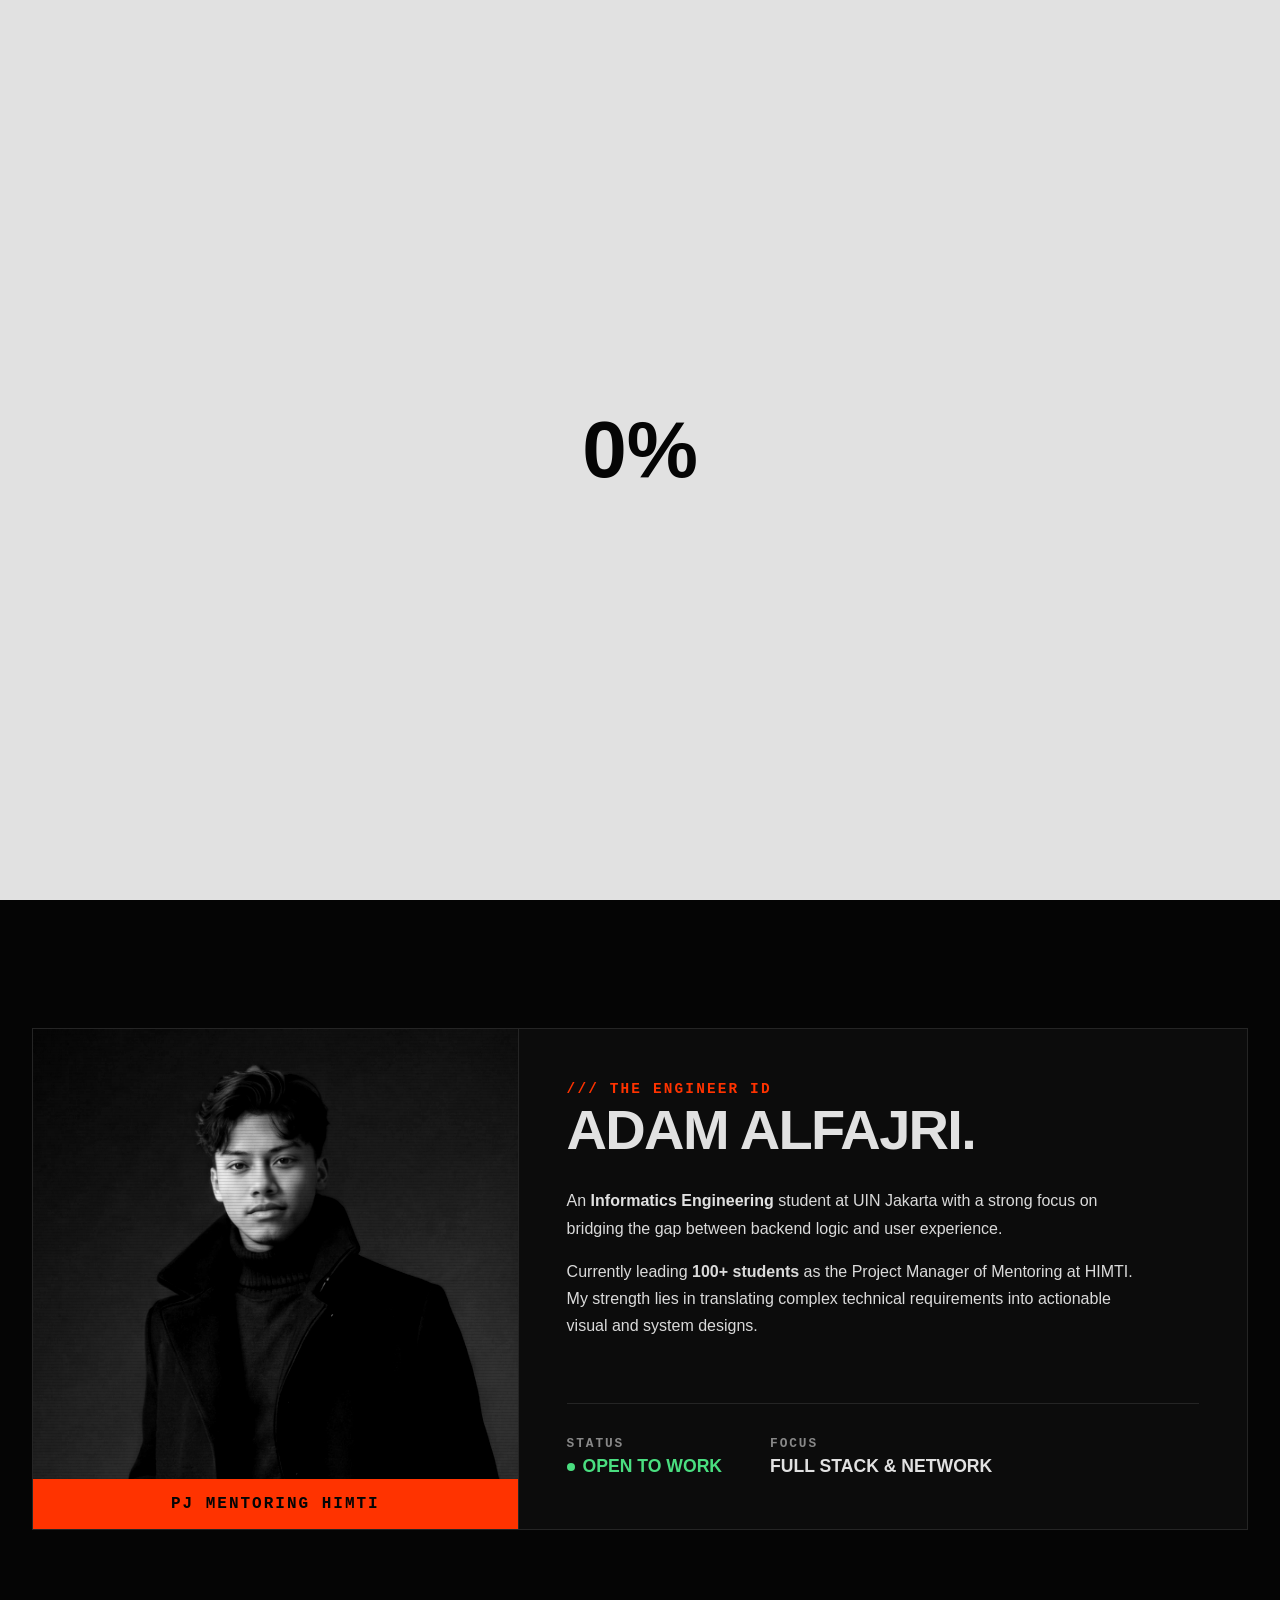
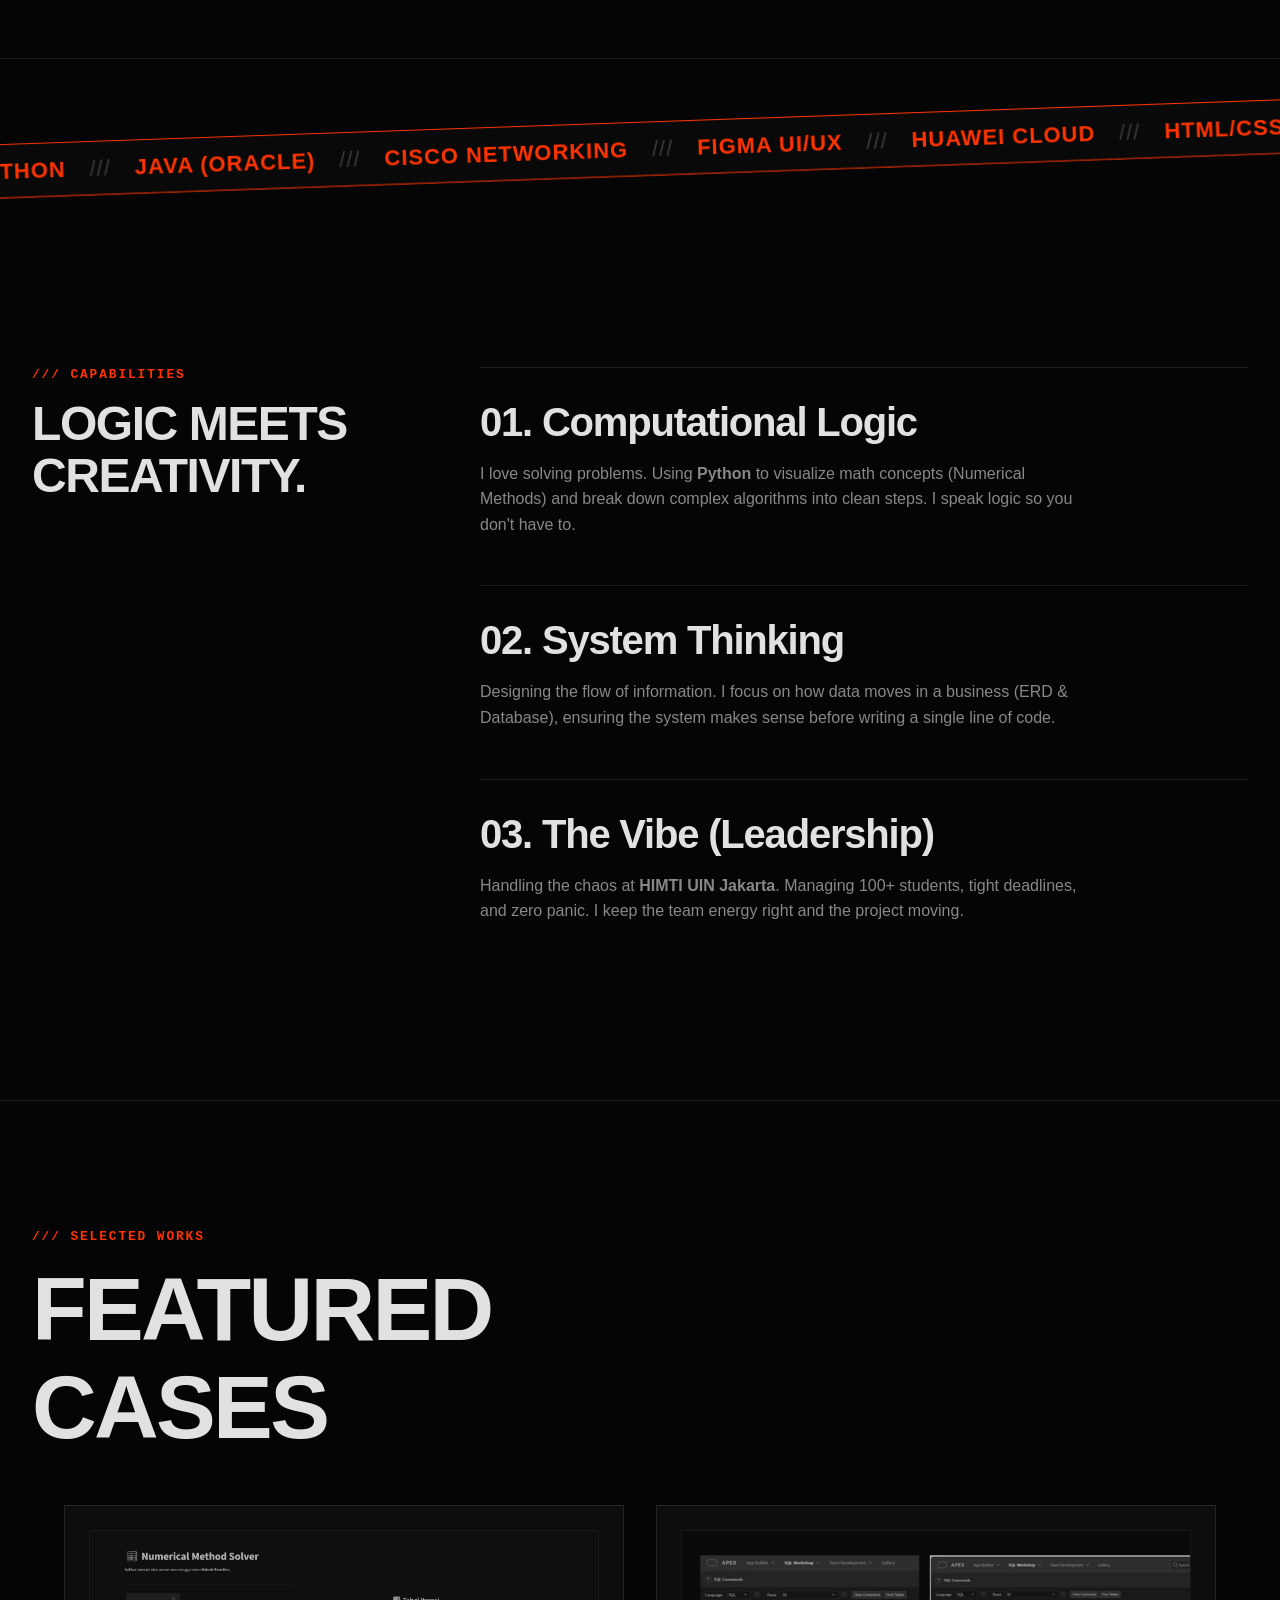
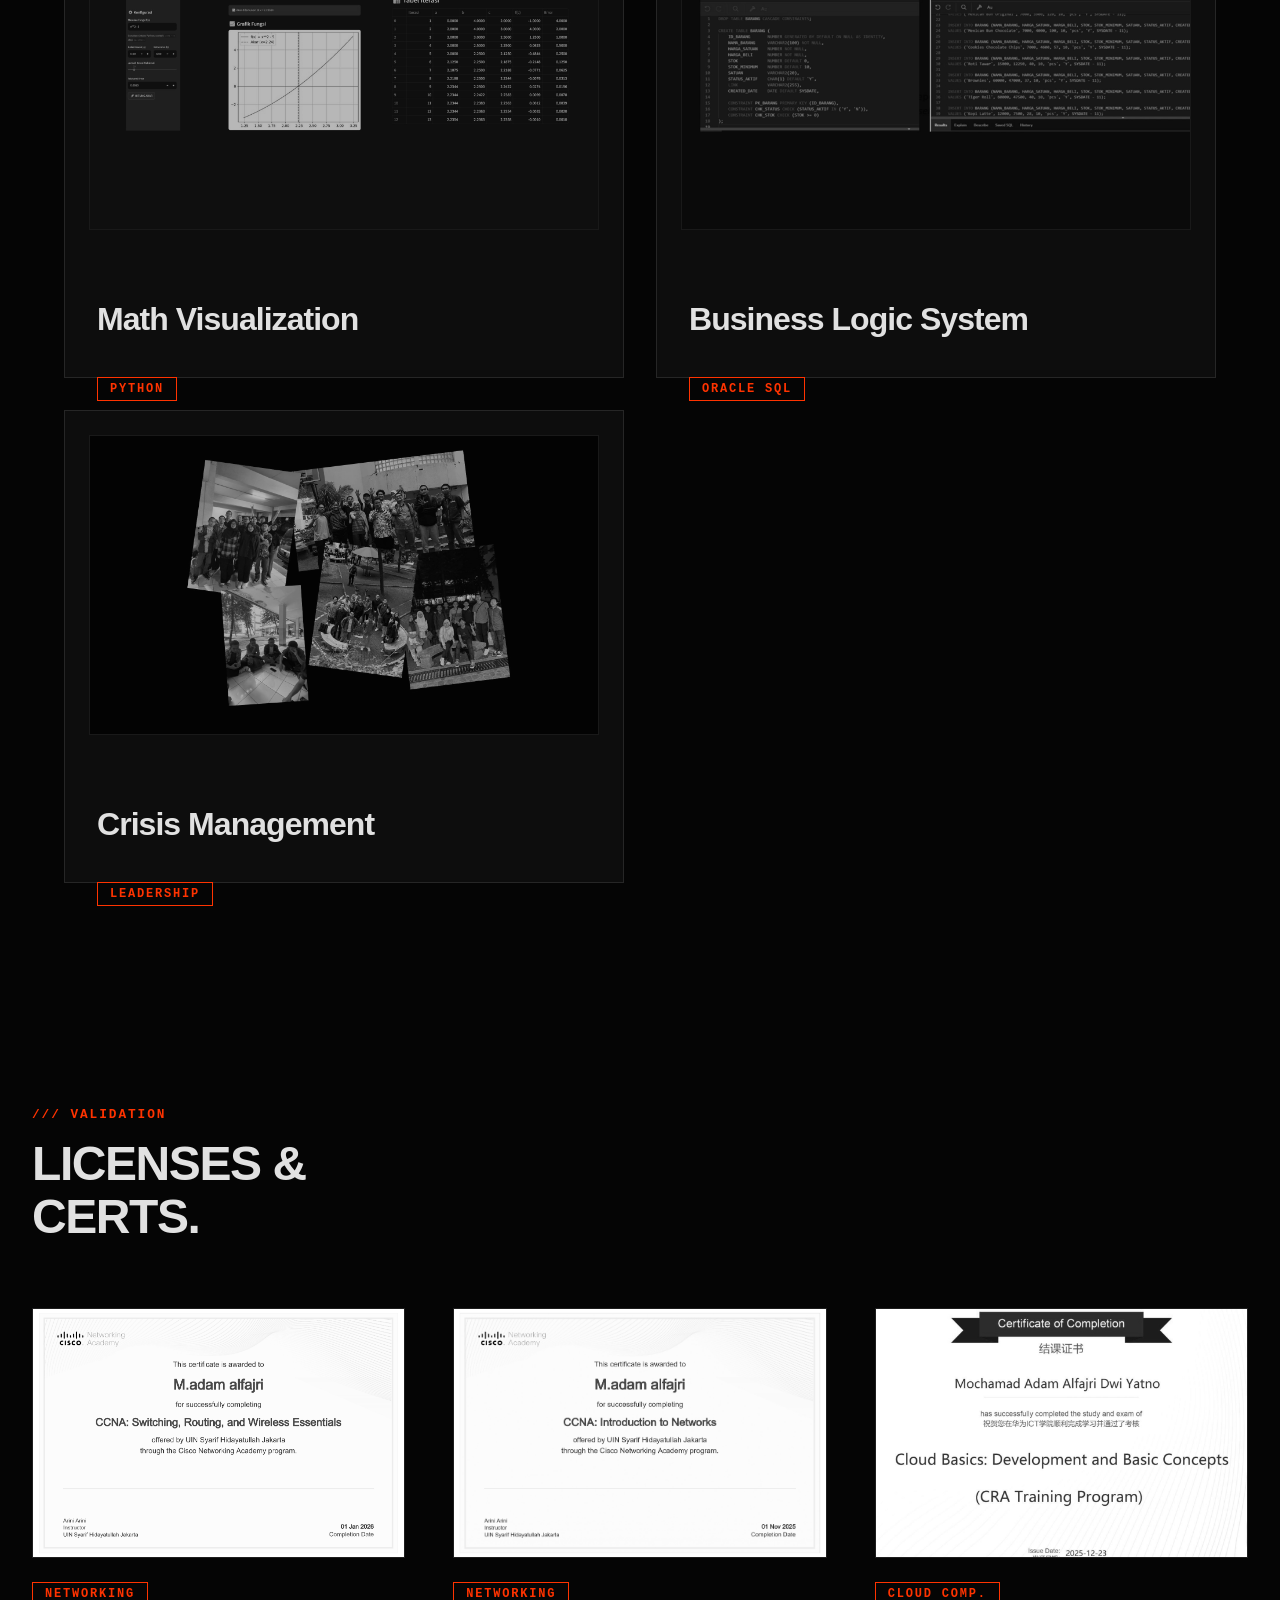
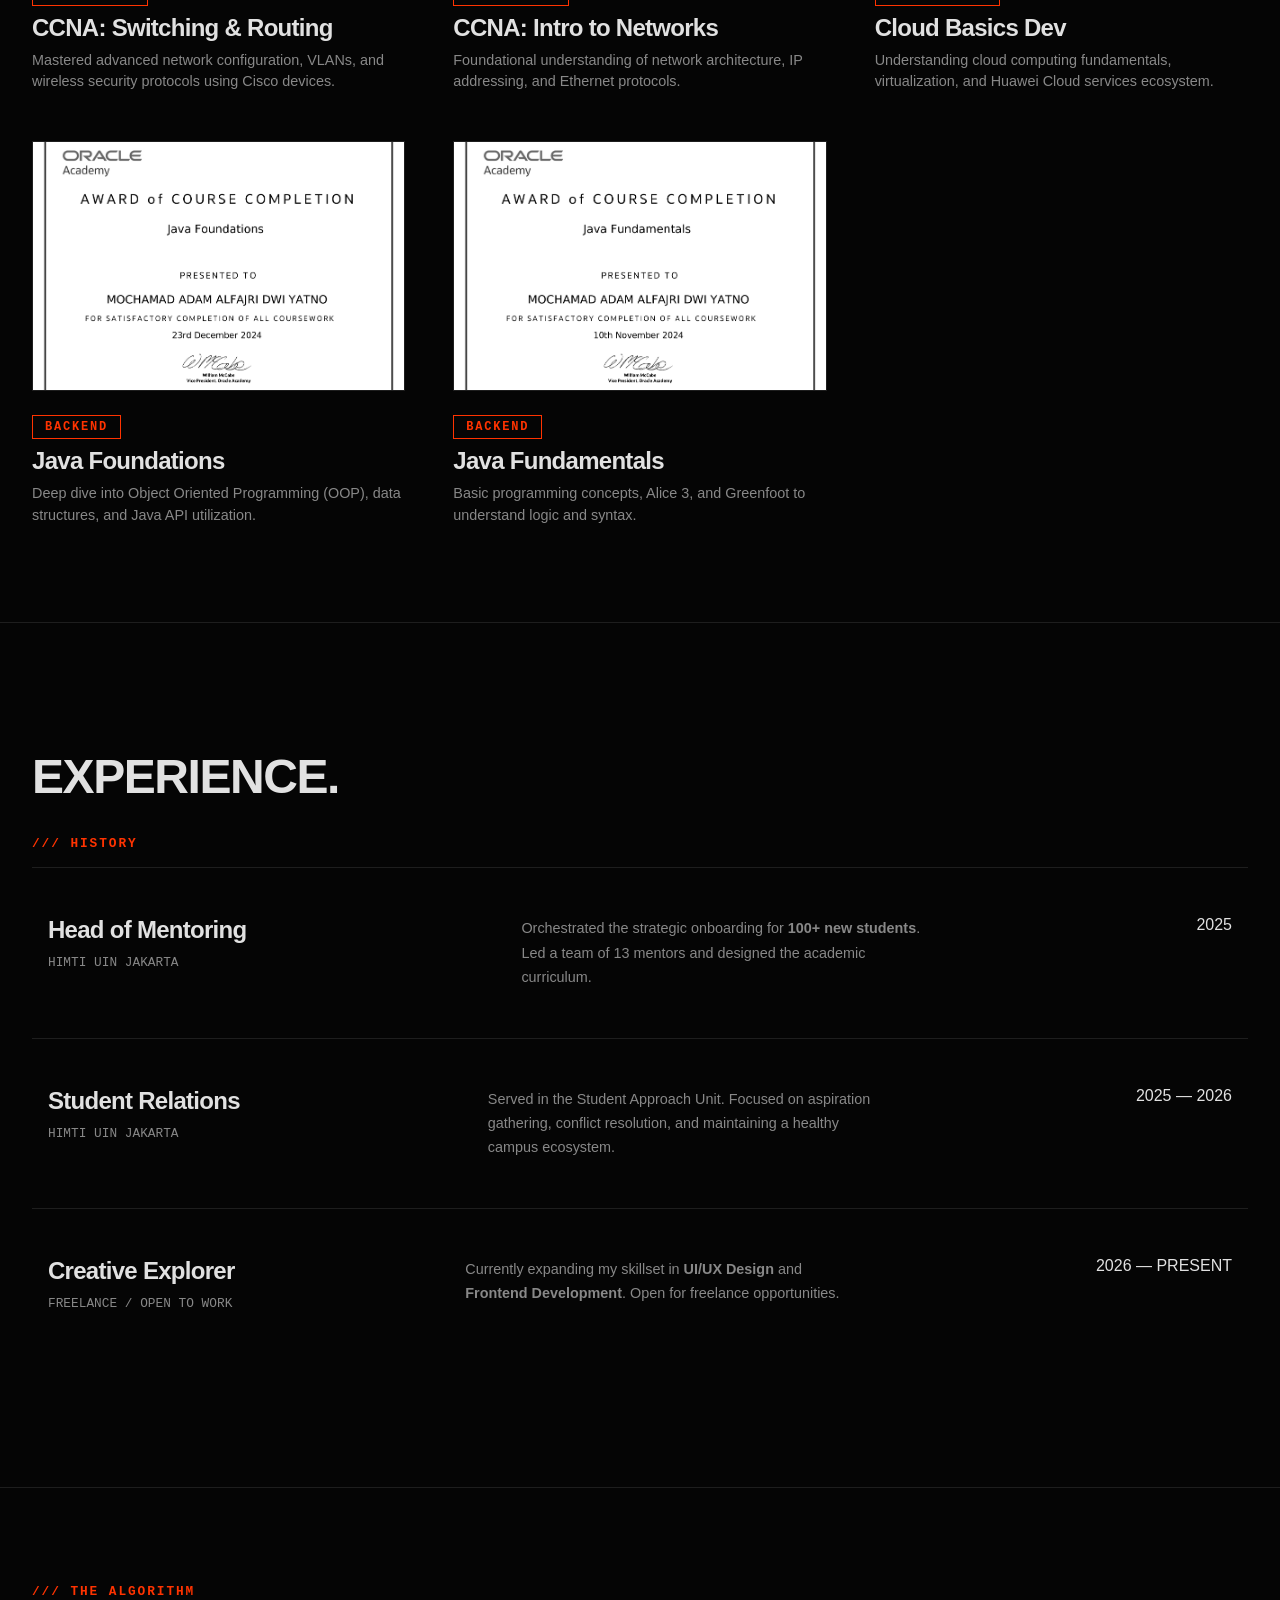
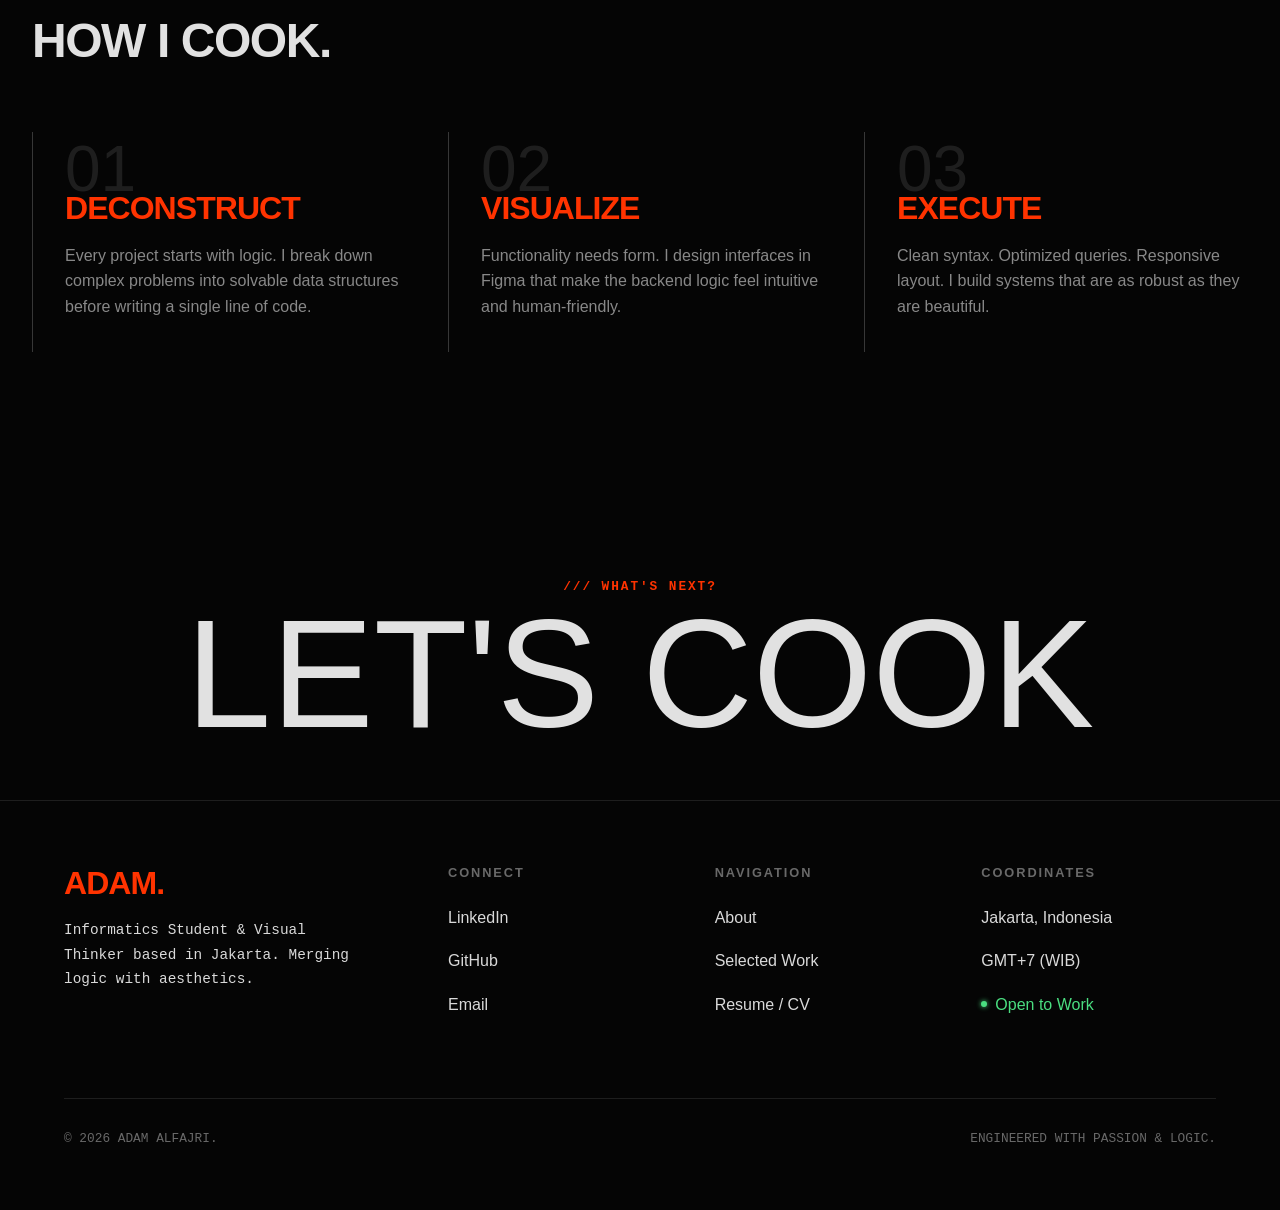
==== index.html @ 212f9dd0 "l" ====
<!doctype html>
<html lang="en">
  <head>
    <meta charset="UTF-8" />
    <meta name="viewport" content="width=device-width, initial-scale=1.0" />
    <title>ADAM ALFAJRI — VISUAL THINKER</title>
    <meta
      name="description"
      content="Portfolio of Adam Alfajri - Informatics Engineering Student & Project Manager at HIMTI. Bridging logic and creative design."
    />
    <meta
      name="keywords"
      content="Adam Alfajri, Web Developer, UIN Jakarta, HIMTI, UI/UX, Network Engineer"
    />
    <meta name="author" content="Adam Alfajri" />

    <meta property="og:type" content="website" />
    <meta
      property="og:url"
      content="https://adamalfajri2005-dotcom.github.io/fajri-porto-v3/"
    />
    <meta
      property="og:title"
      content="ADAM ALFAJRI | Visual Thinker & Engineer"
    />
    <meta
      property="og:description"
      content="Informatics Student & PJ Mentoring at HIMTI. Check out my latest works and certifications."
    />
    <meta
      property="og:image"
      content="https://adamalfajri2005-dotcom.github.io/fajri-porto-v3/assets/og-image.jpg"
    />

    <meta property="twitter:card" content="summary_large_image" />
    <meta
      property="twitter:url"
      content="https://adamalfajri2005-dotcom.github.io/fajri-porto-v3/"
    />
    <meta
      property="twitter:title"
      content="ADAM ALFAJRI | Visual Thinker & Engineer"
    />
    <meta
      property="twitter:description"
      content="Informatics Student & PJ Mentoring at HIMTI. Check out my latest works."
    />
    <meta
      property="twitter:image"
      content="https://adamalfajri2005-dotcom.github.io/fajri-porto-v3/assets/og-image.jpg"
    />
    <link
      rel="icon"
      href="data:image/svg+xml,<svg xmlns=%22http://www.w3.org/2000/svg%22 viewBox=%220 0 100 100%22><text y=%22.9em%22 font-size=%2290%22 font-weight=%22bold%22 fill=%22%23ff3300%22 font-family=%22sans-serif%22>A</text></svg>"
    />
    <meta
      name="description"
      content="Portfolio of Adam Alfajri — Informatics Student & Visual Thinker. Exploring the intersection of Logic, Design, and Community."
    />

    <link
      href="https://api.fontshare.com/v2/css?f[]=satoshi@300,400,500,700&f[]=clash-display@400,500,600,700&display=swap"
      rel="stylesheet"
    />

    <link rel="stylesheet" href="style.css" />

    <script src="https://cdnjs.cloudflare.com/ajax/libs/gsap/3.12.2/gsap.min.js"></script>
    <script src="https://cdnjs.cloudflare.com/ajax/libs/gsap/3.12.2/ScrollTrigger.min.js"></script>
    <script src="https://cdn.jsdelivr.net/gh/studio-freight/lenis@1.0.29/bundled/lenis.min.js"></script>
  </head>
  <body>
    <div id="cursor"></div>

    <div class="bg-noise"></div>
    <div class="bg-grid"></div>

    <img
      src=""
      class="hover-reveal-img"
      id="reveal-img"
      alt="Experience Preview"
    />

    <div class="shutter" id="shutter">
      <div class="blind"></div>
      <div class="blind"></div>
      <div class="blind"></div>
      <div class="blind"></div>
      <div class="loader-content">
        <div class="loader-text" id="loader-text">0%</div>
      </div>
    </div>

    <nav class="navbar">
      <div class="logo hoverable">
        <span class="scramble-hover" data-value="ADAM.">ADAM</span>
      </div>
      <div class="menu-btn hoverable" onclick="toggleMenu()">
        <span class="scramble-hover" id="menu-btn-text" data-value="MENU"
          >MENU</span
        >
      </div>
    </nav>

    <div id="menu-panel" class="menu-hidden">
      <ul class="menu-list">
        <li>
          <a href="#about" class="menu-item" onclick="toggleMenu()">
            <span class="menu-text">PROFILE</span>
          </a>
        </li>
        <li>
          <a href="#work" class="menu-item" onclick="toggleMenu()">
            <span class="menu-text">SELECTED WORKS</span>
          </a>
        </li>
        <li>
          <a href="#contact" class="menu-item" onclick="toggleMenu()">
            <span class="menu-text">CONTACT</span>
          </a>
        </li>
      </ul>
    </div>

    <div id="smooth-wrapper">
      <div id="smooth-content">
        <section class="hero-section">
          <div class="hero-content">
            <div class="hero-text-wrapper">
              <h2 class="hero-subtitle reveal-hero">(001) — PORTFOLIO</h2>
              <h1 class="hero-title reveal-hero">
                ADAM <br />
                ALFAJRI
              </h1>
            </div>
            <div class="hero-desc reveal-hero">
              <p>
                Informatics Student @ UIN Jakarta.<br />
                Turning logic into visual experiences.
              </p>
            </div>
          </div>

          <div class="scroll-indicator reveal-hero">
            <span>SCROLL TO EXPLORE</span>
            <div class="spinner"></div>
          </div>
        </section>

        <section
          class="profile-section"
          id="about"
          style="
            padding: 8rem 0;
            border-bottom: 1px solid rgba(255, 255, 255, 0.1);
          "
        >
          <div class="container">
            <div class="engineer-card reveal-profile">
              <div class="card-photo-side">
                <div class="photo-frame-new">
                  <img
                    src="assets/fajri.jpg"
                    alt="Adam Alfajri"
                    class="profile-img-new"
                  />
                  <div class="photo-overlay"></div>
                </div>
                <div class="role-badge">
                  <span>PJ MENTORING HIMTI</span>
                </div>
              </div>

              <div class="card-info-side">
                <div class="info-header">
                  <span class="card-label">/// THE ENGINEER ID</span>
                  <h2 class="card-name">ADAM ALFAJRI.</h2>
                </div>

                <div class="info-body">
                  <p class="info-text">
                    An
                    <b class="accent-text">Informatics Engineering</b> student
                    at UIN Jakarta with a strong focus on bridging the gap
                    between backend logic and user experience.
                  </p>
                  <p class="info-text">
                    Currently leading <b>100+ students</b> as the Project
                    Manager of Mentoring at HIMTI. My strength lies in
                    translating complex technical requirements into actionable
                    visual and system designs.
                  </p>
                </div>

                <div class="info-footer">
                  <div class="data-point">
                    <span class="data-label">STATUS</span>
                    <div
                      style="display: flex; align-items: center; gap: 0.5rem"
                    >
                      <span class="status-dot"></span>
                      <span class="data-value" style="color: #4ade80"
                        >OPEN TO WORK</span
                      >
                    </div>
                  </div>
                  <div class="data-point">
                    <span class="data-label">FOCUS</span>
                    <span class="data-value">FULL STACK & NETWORK</span>
                  </div>
                </div>
              </div>
            </div>
          </div>
        </section>

        <div class="tech-ticker">
          <div class="ticker-track">
            <div class="ticker-content">
              PYTHON <span class="stroke">///</span> JAVA (ORACLE)
              <span class="stroke">///</span> CISCO NETWORKING
              <span class="stroke">///</span> FIGMA UI/UX
              <span class="stroke">///</span> HUAWEI CLOUD
              <span class="stroke">///</span> HTML/CSS/JS
              <span class="stroke">///</span> SQL DATABASE
              <span class="stroke">///</span>
            </div>
            <div class="ticker-content">
              PYTHON <span class="stroke">///</span> JAVA (ORACLE)
              <span class="stroke">///</span> CISCO NETWORKING
              <span class="stroke">///</span> FIGMA UI/UX
              <span class="stroke">///</span> HUAWEI CLOUD
              <span class="stroke">///</span> HTML/CSS/JS
              <span class="stroke">///</span> SQL DATABASE
              <span class="stroke">///</span>
            </div>
          </div>
        </div>

        <section id="about" class="about-section">
          <div class="container grid-layout">
            <div class="about-header sticky-col">
              <span class="section-label">/// CAPABILITIES</span>
              <h2 class="section-title">
                LOGIC MEETS <br />
                CREATIVITY.
              </h2>
            </div>

            <div class="about-list">
              <div class="capability-item hoverable">
                <h3>01. Computational Logic</h3>
                <p>
                  I love solving problems. Using <strong>Python</strong> to
                  visualize math concepts (Numerical Methods) and break down
                  complex algorithms into clean steps. I speak logic so you
                  don't have to.
                </p>
              </div>
              <div class="capability-item hoverable">
                <h3>02. System Thinking</h3>
                <p>
                  Designing the flow of information. I focus on how data moves
                  in a business (ERD & Database), ensuring the system makes
                  sense before writing a single line of code.
                </p>
              </div>
              <div class="capability-item hoverable">
                <h3>03. The Vibe (Leadership)</h3>
                <p>
                  Handling the chaos at <strong>HIMTI UIN Jakarta</strong>.
                  Managing 100+ students, tight deadlines, and zero panic. I
                  keep the team energy right and the project moving.
                </p>
              </div>
            </div>
          </div>
        </section>

        <section id="work" class="work-section">
          <div class="container">
            <span class="section-label">/// SELECTED WORKS</span>
            <h2 class="big-title">
              FEATURED <br />
              CASES
            </h2>
          </div>

          <div class="projects-grid">
            <div class="project-card hoverable">
              <a
                href="https://adam-numerical-solver.streamlit.app/"
                target="_blank"
              >
                <div class="card-img-wrapper">
                  <img
                    src="assets/p1.jpg"
                    alt="Numerical Solver"
                    class="project-img"
                  />
                </div>
                <div class="card-info">
                  <h3>Math Visualization</h3>
                  <span class="tag">PYTHON</span>
                </div>
              </a>
            </div>

            <div
              class="project-card hoverable"
              onclick="openDrawer('bakery')"
              style="cursor: pointer"
            >
              <div class="card-img-wrapper">
                <img src="assets/p2.jpg" alt="Bakery DB" class="project-img" />
              </div>
              <div class="card-info">
                <h3>Business Logic System</h3>
                <span class="tag">ORACLE SQL</span>
              </div>
            </div>

            <div
              class="project-card hoverable"
              onclick="openDrawer('mabing')"
              style="cursor: pointer"
            >
              <div class="card-img-wrapper">
                <img
                  src="assets/p3.jpg"
                  alt="Mabing Crisis"
                  class="project-img"
                />
              </div>
              <div class="card-info">
                <h3>Crisis Management</h3>
                <span class="tag">LEADERSHIP</span>
              </div>
            </div>
          </div>
        </section>

        <section
          class="cert-section"
          style="
            padding: 6rem 0;
            border-bottom: 1px solid rgba(255, 255, 255, 0.1);
          "
        >
          <div class="container">
            <div class="about-header sticky-col" style="margin-bottom: 4rem">
              <span class="section-label">/// VALIDATION</span>
              <h2 class="section-title">
                LICENSES & <br />
                CERTS.
              </h2>
            </div>

            <div
              class="cert-grid"
              style="
                display: grid;
                grid-template-columns: repeat(auto-fill, minmax(350px, 1fr));
                gap: 3rem;
              "
            >
              <div class="cert-item hoverable" style="cursor: pointer">
                <div
                  style="
                    width: 100%;
                    height: 250px;
                    overflow: hidden;
                    border: 1px solid rgba(255, 255, 255, 0.1);
                    margin-bottom: 1.5rem;
                  "
                >
                  <img
                    src="assets/cert-1.jpg"
                    alt="CCNA Certificate"
                    style="
                      width: 100%;
                      height: 100%;
                      object-fit: cover;
                      filter: grayscale(100%);
                      transition: filter 0.5s;
                    "
                    onmouseover="this.style.filter = 'grayscale(0%)'"
                    onmouseout="this.style.filter = 'grayscale(100%)'"
                  />
                </div>
                <span
                  class="tag"
                  style="margin-bottom: 0.5rem; display: inline-block"
                  >NETWORKING</span
                >
                <h3
                  style="
                    font-family: var(--font-display);
                    font-size: 1.5rem;
                    margin-bottom: 0.5rem;
                  "
                >
                  CCNA: Switching & Routing
                </h3>
                <p
                  style="
                    color: var(--mist-color);
                    font-size: 0.9rem;
                    line-height: 1.5;
                  "
                >
                  Mastered advanced network configuration, VLANs, and wireless
                  security protocols using Cisco devices.
                </p>
              </div>

              <div class="cert-item hoverable" style="cursor: pointer">
                <div
                  style="
                    width: 100%;
                    height: 250px;
                    overflow: hidden;
                    border: 1px solid rgba(255, 255, 255, 0.1);
                    margin-bottom: 1.5rem;
                  "
                >
                  <img
                    src="assets/cert-2.jpg"
                    alt="CCNA Intro"
                    style="
                      width: 100%;
                      height: 100%;
                      object-fit: cover;
                      filter: grayscale(100%);
                      transition: filter 0.5s;
                    "
                    onmouseover="this.style.filter = 'grayscale(0%)'"
                    onmouseout="this.style.filter = 'grayscale(100%)'"
                  />
                </div>
                <span
                  class="tag"
                  style="margin-bottom: 0.5rem; display: inline-block"
                  >NETWORKING</span
                >
                <h3
                  style="
                    font-family: var(--font-display);
                    font-size: 1.5rem;
                    margin-bottom: 0.5rem;
                  "
                >
                  CCNA: Intro to Networks
                </h3>
                <p
                  style="
                    color: var(--mist-color);
                    font-size: 0.9rem;
                    line-height: 1.5;
                  "
                >
                  Foundational understanding of network architecture, IP
                  addressing, and Ethernet protocols.
                </p>
              </div>

              <div class="cert-item hoverable" style="cursor: pointer">
                <div
                  style="
                    width: 100%;
                    height: 250px;
                    overflow: hidden;
                    border: 1px solid rgba(255, 255, 255, 0.1);
                    margin-bottom: 1.5rem;
                  "
                >
                  <img
                    src="assets/cert-3.jpg"
                    alt="Huawei Cloud"
                    style="
                      width: 100%;
                      height: 100%;
                      object-fit: cover;
                      filter: grayscale(100%);
                      transition: filter 0.5s;
                    "
                    onmouseover="this.style.filter = 'grayscale(0%)'"
                    onmouseout="this.style.filter = 'grayscale(100%)'"
                  />
                </div>
                <span
                  class="tag"
                  style="margin-bottom: 0.5rem; display: inline-block"
                  >CLOUD COMP.</span
                >
                <h3
                  style="
                    font-family: var(--font-display);
                    font-size: 1.5rem;
                    margin-bottom: 0.5rem;
                  "
                >
                  Cloud Basics Dev
                </h3>
                <p
                  style="
                    color: var(--mist-color);
                    font-size: 0.9rem;
                    line-height: 1.5;
                  "
                >
                  Understanding cloud computing fundamentals, virtualization,
                  and Huawei Cloud services ecosystem.
                </p>
              </div>

              <div class="cert-item hoverable" style="cursor: pointer">
                <div
                  style="
                    width: 100%;
                    height: 250px;
                    overflow: hidden;
                    border: 1px solid rgba(255, 255, 255, 0.1);
                    margin-bottom: 1.5rem;
                  "
                >
                  <img
                    src="assets/cert-4.jpg"
                    alt="Java Foundations"
                    style="
                      width: 100%;
                      height: 100%;
                      object-fit: cover;
                      filter: grayscale(100%);
                      transition: filter 0.5s;
                    "
                    onmouseover="this.style.filter = 'grayscale(0%)'"
                    onmouseout="this.style.filter = 'grayscale(100%)'"
                  />
                </div>
                <span
                  class="tag"
                  style="margin-bottom: 0.5rem; display: inline-block"
                  >BACKEND</span
                >
                <h3
                  style="
                    font-family: var(--font-display);
                    font-size: 1.5rem;
                    margin-bottom: 0.5rem;
                  "
                >
                  Java Foundations
                </h3>
                <p
                  style="
                    color: var(--mist-color);
                    font-size: 0.9rem;
                    line-height: 1.5;
                  "
                >
                  Deep dive into Object Oriented Programming (OOP), data
                  structures, and Java API utilization.
                </p>
              </div>

              <div class="cert-item hoverable" style="cursor: pointer">
                <div
                  style="
                    width: 100%;
                    height: 250px;
                    overflow: hidden;
                    border: 1px solid rgba(255, 255, 255, 0.1);
                    margin-bottom: 1.5rem;
                  "
                >
                  <img
                    src="assets/cert-5.jpg"
                    alt="Java Fundamentals"
                    style="
                      width: 100%;
                      height: 100%;
                      object-fit: cover;
                      filter: grayscale(100%);
                      transition: filter 0.5s;
                    "
                    onmouseover="this.style.filter = 'grayscale(0%)'"
                    onmouseout="this.style.filter = 'grayscale(100%)'"
                  />
                </div>
                <span
                  class="tag"
                  style="margin-bottom: 0.5rem; display: inline-block"
                  >BACKEND</span
                >
                <h3
                  style="
                    font-family: var(--font-display);
                    font-size: 1.5rem;
                    margin-bottom: 0.5rem;
                  "
                >
                  Java Fundamentals
                </h3>
                <p
                  style="
                    color: var(--mist-color);
                    font-size: 0.9rem;
                    line-height: 1.5;
                  "
                >
                  Basic programming concepts, Alice 3, and Greenfoot to
                  understand logic and syntax.
                </p>
              </div>
            </div>
          </div>
        </section>

        <section class="experience-section">
          <div class="container">
            <div class="exp-header">
              <h2 class="section-title">EXPERIENCE.</h2>
              <span class="section-label">/// HISTORY</span>
            </div>

            <div class="exp-list">
              <div class="exp-row hoverable" data-img="assets/org-1.jpg">
                <div class="col-role">
                  <h3>Head of Mentoring</h3>
                  <span>HIMTI UIN JAKARTA</span>
                </div>
                <div class="col-desc">
                  <p>
                    Orchestrated the strategic onboarding for
                    <strong>100+ new students</strong>. Led a team of 13 mentors
                    and designed the academic curriculum.
                  </p>
                </div>
                <div class="col-year">2025</div>
              </div>

              <div class="exp-row hoverable" data-img="assets/org-2.jpg">
                <div class="col-role">
                  <h3>Student Relations</h3>
                  <span>HIMTI UIN JAKARTA</span>
                </div>
                <div class="col-desc">
                  <p>
                    Served in the Student Approach Unit. Focused on aspiration
                    gathering, conflict resolution, and maintaining a healthy
                    campus ecosystem.
                  </p>
                </div>
                <div class="col-year">2025 — 2026</div>
              </div>

              <div class="exp-row hoverable" data-img="assets/me.jpg">
                <div class="col-role">
                  <h3>Creative Explorer</h3>
                  <span>FREELANCE / OPEN TO WORK</span>
                </div>
                <div class="col-desc">
                  <p>
                    Currently expanding my skillset in
                    <strong>UI/UX Design</strong> and
                    <strong>Frontend Development</strong>. Open for freelance
                    opportunities.
                  </p>
                </div>
                <div class="col-year">2026 — PRESENT</div>
              </div>
            </div>
          </div>
        </section>

        <section
          class="process-section"
          style="
            padding: 6rem 0;
            border-top: 1px solid rgba(255, 255, 255, 0.1);
          "
        >
          <div class="container">
            <span class="section-label">/// THE ALGORITHM</span>
            <h2 class="section-title" style="margin-bottom: 4rem">
              HOW I COOK.
            </h2>

            <div class="process-grid">
              <div class="process-item">
                <span class="process-num">01</span>
                <h3>DECONSTRUCT</h3>
                <p>
                  Every project starts with logic. I break down complex problems
                  into solvable data structures before writing a single line of
                  code.
                </p>
              </div>
              <div class="process-item">
                <span class="process-num">02</span>
                <h3>VISUALIZE</h3>
                <p>
                  Functionality needs form. I design interfaces in Figma that
                  make the backend logic feel intuitive and human-friendly.
                </p>
              </div>
              <div class="process-item">
                <span class="process-num">03</span>
                <h3>EXECUTE</h3>
                <p>
                  Clean syntax. Optimized queries. Responsive layout. I build
                  systems that are as robust as they are beautiful.
                </p>
              </div>
            </div>
          </div>
        </section>

        <section id="contact" class="cta-section">
          <div class="container">
            <p class="section-label">/// WHAT'S NEXT?</p>
            <div
              id="copyBtn"
              class="big-cta scramble-hover"
              data-email="adamalfajri2005@gmail.com"
              data-value="LET'S COOK"
              style="cursor: pointer"
            >
              LET'S COOK
            </div>

            <div
              id="toast"
              style="
                position: fixed;
                bottom: 2rem;
                left: 50%;
                transform: translateX(-50%) translateY(100px);
                background: var(--accent-color);
                color: black;
                padding: 1rem 2rem;
                border-radius: 50px;
                font-family: &quot;Courier New&quot;, monospace;
                font-weight: bold;
                opacity: 0;
                transition: all 0.5s;
                z-index: 9999;
                white-space: nowrap;
              "
            >
              INGREDIENTS (EMAIL) COPIED! 👨‍🍳
            </div>
          </div>
        </section>

        <footer class="pro-footer">
          <div class="footer-grid">
            <div class="footer-col brand-col">
              <h3 class="footer-brand">ADAM.</h3>
              <p class="footer-bio">
                Informatics Student & Visual Thinker based in Jakarta. Merging
                logic with aesthetics.
              </p>
            </div>

            <div class="footer-col">
              <span class="col-label">CONNECT</span>
              <ul class="footer-links">
                <li>
                  <a
                    href="https://www.linkedin.com/in/adam-alfajri-185b33315/"
                    target="_blank"
                    class="hoverable"
                    >LinkedIn</a
                  >
                </li>
                <li>
                  <a
                    href="https://github.com/AdamAlfajri2005-dotcom"
                    target="_blank"
                    class="hoverable"
                    >GitHub</a
                  >
                </li>
                <li>
                  <a href="mailto:adamalfajri2005@gmail.com" class="hoverable"
                    >Email</a
                  >
                </li>
              </ul>
            </div>

            <div class="footer-col">
              <span class="col-label">NAVIGATION</span>
              <ul class="footer-links">
                <li><a href="#about" class="hoverable">About</a></li>
                <li><a href="#work" class="hoverable">Selected Work</a></li>
                <li>
                  <a href="cv-adam.pdf" target="_blank" class="hoverable"
                    >Resume / CV</a
                  >
                </li>
              </ul>
            </div>

            <div class="footer-col">
              <span class="col-label">COORDINATES</span>
              <ul class="footer-info">
                <li>Jakarta, Indonesia</li>
                <li>GMT+7 (WIB)</li>
                <li
                  style="
                    display: flex;
                    align-items: center;
                    gap: 8px;
                    margin-top: 5px;
                  "
                >
                  <span class="status-dot-small"></span>
                  <span style="color: #4ade80">Open to Work</span>
                </li>
              </ul>
            </div>
          </div>

          <div class="footer-bottom-bar">
            <span>© 2026 ADAM ALFAJRI.</span>
            <span class="credits">ENGINEERED WITH PASSION & LOGIC.</span>
          </div>
        </footer>
      </div>
    </div>
    <div id="project-drawer" class="drawer-container">
      <div class="drawer-backdrop" onclick="closeDrawer()"></div>

      <div class="drawer-panel">
        <div class="drawer-header">
          <button class="drawer-close-btn" onclick="closeDrawer()">
            [CLOSE_PANEL_X]
          </button>
        </div>

        <div id="content-bakery" class="drawer-content hidden">
          <h2 class="blueprint-title">BAKERY DB_LOGIC</h2>

          <div class="blueprint-meta">
            <span class="meta-tag">YEAR: 2025</span>
            <span class="meta-tag">ROLE: LOGIC DESIGNER</span>
            <span class="status-live">● SYSTEM LIVE</span>
          </div>

          <div class="blueprint-frame">
            <img src="assets/p2.jpg" alt="Database ERD" class="blueprint-img" />
            <div class="frame-overlay"></div>
          </div>

          <div class="specs-grid">
            <div class="spec-col">
              <span class="spec-label">/// CHALLENGE</span>
              <p class="spec-desc">
                Manual recording of stock & sales created a messy inventory
                system. Data inconsistency led to financial leaks in the bakery
                business.
              </p>
            </div>
            <div class="spec-col">
              <span class="spec-label">/// SOLUTION</span>
              <p class="spec-desc">
                Engineered a robust
                <strong>Entity Relationship Diagram (ERD)</strong>. Every bread
                transaction automatically triggers raw material deductions via
                SQL Triggers.
              </p>
            </div>
          </div>

          <div class="tech-row">
            <span class="spec-label">STACK_USED:</span>
            <div class="tech-tags">
              <span>ORACLE_DB</span>
              <span>SQL_LOGIC</span>
              <span>ERD_DESIGN</span>
            </div>
          </div>
        </div>

        <div id="content-mabing" class="drawer-content hidden">
          <h2 class="blueprint-title">MENTORING_SYSTEM</h2>

          <div class="blueprint-meta">
            <span class="meta-tag">YEAR: 2025</span>
            <span class="meta-tag">ROLE: CO-PROJECT MANAGER</span>
            <span class="status-live">● EVENT SUCCESS</span>
          </div>

          <div class="blueprint-frame">
            <img
              src="assets/p3.jpg"
              alt="Mentoring Atmosphere"
              class="blueprint-img"
            />
            <div class="frame-overlay"></div>
          </div>

          <div class="specs-grid">
            <div class="spec-col">
              <span class="spec-label">/// MISSION</span>
              <p class="spec-desc">
                Onboarding 100+ new Informatics students. The goal wasn't just
                logistics, but building a solid culture for the Class of 2025.
              </p>
            </div>
            <div class="spec-col">
              <span class="spec-label">/// EXECUTION</span>
              <p class="spec-desc">
                Coordinated <strong>26 Mentors</strong> across 9 intensive
                sessions. Managed crisis resolution and on-site logistics to
                ensure zero friction during the event.
              </p>
            </div>
          </div>

          <div class="tech-row">
            <span class="spec-label">CORE_SKILLS:</span>
            <div class="tech-tags">
              <span>CRISIS_MGMT</span>
              <span>LOGISTICS</span>
              <span>PUBLIC_SPEAKING</span>
            </div>
          </div>
        </div>
      </div>
    </div>
    <script src="script.js"></script>
  </body>
</html>
---- style.css ----
/* --- 1. RESET & VARIABLES --- */
:root {
  --bg-color: #050505;
  --text-color: #e1e1e1;
  --accent-color: #ff3300; /* Warna Merah Menyala */
  --mist-color: #888888;
  --font-display: "Clash Display", sans-serif;
  --font-body: "Satoshi", sans-serif;
}

/* --- LENIS SMOOTH SCROLL SETUP --- */
html.lenis,
html.lenis body {
  height: auto;
}

.lenis.lenis-smooth {
  scroll-behavior: auto !important; /* Matiin scroll bawaan biar Lenis yang handle */
}

.lenis.lenis-smooth [data-lenis-prevent] {
  overscroll-behavior: contain;
}

.lenis.lenis-stopped {
  overflow: hidden;
}

.lenis.lenis-scrolling iframe {
  pointer-events: none; /* Biar iframe ga nge-lag pas discroll */
}

* {
  margin: 0;
  padding: 0;
  box-sizing: border-box;
}

body {
  background-color: var(--bg-color);
  color: var(--text-color);
  font-family: var(--font-body);
  overflow-x: hidden;
}

/* Biar scrollbar ga ngerusak pemandangan */
::-webkit-scrollbar {
  width: 0px;
}

a {
  text-decoration: none;
  color: inherit;
  cursor: none;
}

/* --- 2. BACKGROUND EFFECTS --- */
.bg-grid {
  position: fixed;
  top: 0;
  left: 0;
  width: 100vw;
  height: 100vh;
  background-image:
    linear-gradient(rgba(255, 255, 255, 0.03) 1px, transparent 1px),
    linear-gradient(90deg, rgba(255, 255, 255, 0.03) 1px, transparent 1px);
  background-size: 100px 100px;
  pointer-events: none;
  z-index: -1;
}

.bg-noise {
  position: fixed;
  top: 0;
  left: 0;
  width: 100%;
  height: 100%;
  opacity: 0.05;
  background: url("data:image/svg+xml,%3Csvg viewBox='0 0 200 200' xmlns='http://www.w3.org/2000/svg'%3E%3Cfilter id='noise'%3E%3CfeTurbulence type='fractalNoise' baseFrequency='0.65' numOctaves='3' stitchTiles='stitch'/%3E%3C/filter%3E%3Crect width='100%25' height='100%25' filter='url(%23noise)' opacity='1'/%3E%3C/svg%3E");
  pointer-events: none;
  z-index: 90;
}

/* --- 3. CUSTOM CURSOR (RESPONSIVE FIX) --- */
#cursor {
  display: none; /* Default di HP: Umpetin kursor merah */
}

/* Aturan Khusus Laptop/PC (Layar > 768px) */
@media (min-width: 768px) {
  body {
    cursor: none; /*ilangin kursor asli panah putih */
  }

  #cursor {
    display: block; /* Munculin kursor merah */
    width: 12px;
    height: 12px;
    background: var(--accent-color);
    border-radius: 50%;
    position: fixed;
    pointer-events: none;
    z-index: 9999;
    transform: translate(-50%, -50%);
    transition:
      width 0.3s,
      height 0.3s,
      background 0.3s;
    mix-blend-mode: exclusion;
  }

  #cursor.hovered {
    width: 80px;
    height: 80px;
    background: white;
    mix-blend-mode: difference;
  }
}

/* --- 4. LOADER (SHUTTER) --- */
.shutter {
  position: fixed;
  top: 0;
  left: 0;
  width: 100%;
  height: 100vh;
  z-index: 10000;
  display: flex;
  flex-direction: column;
}
.blind {
  flex: 1;
  background: #e1e1e1;
  transform-origin: top;
}
.loader-content {
  position: absolute;
  inset: 0;
  display: flex;
  justify-content: center;
  align-items: center;
  z-index: 10;
}
.loader-text {
  font-family: var(--font-display);
  font-size: 5rem;
  color: var(--bg-color);
  font-weight: 600;
}

/* --- 5. NAVBAR --- */
.navbar {
  position: fixed;
  top: 0;
  width: 100%;
  padding: 2rem 3rem;
  display: flex;
  justify-content: space-between;
  align-items: center;
  z-index: 100;
  mix-blend-mode: difference;
}
.logo {
  font-family: var(--font-display);
  font-weight: 700;
  font-size: 1.5rem;
  letter-spacing: 2px;
}
.menu-btn {
  font-family: "Courier New", monospace;
  font-size: 0.9rem;
  letter-spacing: 2px;
}

/* Menu Overlay */
#menu-overlay {
  position: fixed;
  top: 0;
  left: 0;
  width: 100%;
  height: 100vh;
  background: var(--bg-color);
  z-index: 900;
  transform: translateY(-100%);
  display: flex;
  align-items: center;
  justify-content: center;
}
.menu-links {
  display: flex;
  flex-direction: column;
  gap: 1rem;
  align-items: center;
}
.menu-link {
  font-family: var(--font-display);
  font-size: 5vw;
  line-height: 0.9;
  color: white;
  transition: color 0.3s;
}
.menu-link:hover {
  color: var(--accent-color);
}

/* --- 6. SECTIONS COMMON --- */
.container {
  max-width: 1400px;
  margin: 0 auto;
  padding: 0 2rem;
}
.section-label {
  display: block;
  font-family: "Courier New", monospace;
  font-size: 0.8rem;
  color: var(--accent-color);
  margin-bottom: 1rem;
}
.section-title {
  font-family: var(--font-display);
  font-size: 3rem;
  line-height: 1.1;
  margin-bottom: 2rem;
}
/* Update Bagian ini di style.css */

.big-title {
  font-family: var(--font-display);
  /* Gua kecilin dikit dari 10vw jadi 7vw biar ga 'jeblug' banget */
  font-size: clamp(3rem, 7vw, 6.5rem);
  line-height: 1.1; /* Kasih nafas dikit antar baris */
  font-weight: 600;
  letter-spacing: -0.03em; /* INI KUNCINYA: Hurufnya jadi rapet estetik */
  text-transform: uppercase;
  margin-bottom: 1.5rem; /* Kasih jarak ke kotak YEAR/ROLE */
}

/* --- 7. HERO SECTION --- */
.hero-section {
  height: 100vh;
  display: flex;
  flex-direction: column;
  justify-content: flex-end;
  padding: 0 3rem 4rem 3rem;
  position: relative;
}
.hero-subtitle {
  font-family: "Courier New", monospace;
  font-size: 0.9rem;
  color: var(--mist-color);
  margin-bottom: 1rem;
}
.hero-title {
  font-family: var(--font-display);
  font-size: 13vw;
  line-height: 0.8;
  font-weight: 700;
}
.hero-desc {
  margin-top: 2rem;
  font-size: 1.2rem;
  color: var(--mist-color);
  text-align: right;
  max-width: 400px;
  margin-left: auto;
}
.scroll-indicator {
  position: absolute;
  bottom: 3rem;
  left: 3rem;
  display: flex;
  align-items: center;
  gap: 1rem;
}
.spinner {
  width: 14px;
  height: 14px;
  border: 1px solid var(--accent-color);
  animation: spin 3s infinite linear;
}
@keyframes spin {
  100% {
    transform: rotate(360deg);
  }
}

/* --- 8. ABOUT SECTION (GRID) --- */
.about-section {
  padding: 8rem 0;
  border-bottom: 1px solid rgba(255, 255, 255, 0.1);
}
.grid-layout {
  display: grid;
  grid-template-columns: 1fr 2fr;
  gap: 4rem;
}
@media (max-width: 768px) {
  .grid-layout {
    grid-template-columns: 1fr;
  }
}

.capability-item {
  border-top: 1px solid rgba(255, 255, 255, 0.1);
  padding-top: 2rem;
  margin-bottom: 3rem;
}
.capability-item h3 {
  font-family: var(--font-display);
  font-size: 2.5rem;
  margin-bottom: 1rem;
  transition: color 0.3s;
}
.capability-item:hover h3 {
  color: var(--accent-color);
}
.capability-item p {
  color: var(--mist-color);
  line-height: 1.6;
  max-width: 600px;
}

/* --- 9. WORK SECTION --- */
.work-section {
  padding: 8rem 0;
  background: var(--bg-color);
}
.projects-grid {
  margin-top: 4rem;
  display: flex;
  flex-direction: column;
  gap: 8rem;
  padding: 0 4rem;
}
.project-card {
  position: relative;
  width: 100%;
  cursor: none;
}
.card-img-wrapper {
  width: 100%;
  height: 60vh;
  overflow: hidden;
  border: 1px solid rgba(255, 255, 255, 0.1);
}
.project-img {
  width: 100%;
  height: 100%;
  object-fit: cover;
  filter: grayscale(100%);
  opacity: 0.7;
  transition: all 0.7s cubic-bezier(0.19, 1, 0.22, 1);
  transform: scale(1.05);
}
.project-card:hover .project-img {
  filter: grayscale(0%);
  opacity: 1;
  transform: scale(1);
}
.card-info {
  position: absolute;
  bottom: -3rem;
  left: 0;
  display: flex;
  align-items: baseline;
  gap: 2rem;
}
.card-info h3 {
  font-family: var(--font-display);
  font-size: 4rem;
  mix-blend-mode: difference;
}
.tag {
  font-family: "Courier New", monospace;
  font-size: 0.8rem;
  border: 1px solid white;
  padding: 2px 8px;
}

/* --- 10. EXPERIENCE SECTION (HOVER REVEAL) --- */
.experience-section {
  padding: 8rem 0;
  background: var(--bg-color);
  position: relative;
  z-index: 2;
}
.exp-list {
  display: flex;
  flex-direction: column;
}
.exp-row {
  display: flex;
  justify-content: space-between;
  align-items: flex-start;
  padding: 3rem 1rem;
  border-top: 1px solid rgba(255, 255, 255, 0.1);
  transition: background 0.3s;
}
.exp-row:hover {
  background: rgba(255, 255, 255, 0.02);
}
.exp-row h3 {
  font-family: var(--font-display);
  font-size: 1.5rem;
  margin-bottom: 0.5rem;
}
.exp-row span {
  font-family: "Courier New", monospace;
  font-size: 0.8rem;
  color: var(--mist-color);
}
.exp-row p {
  color: var(--mist-color);
  font-size: 0.9rem;
  max-width: 400px;
}

/* Gambar Ngambang */
.hover-reveal-img {
  position: fixed;
  width: 300px;
  height: 400px;
  object-fit: cover;
  pointer-events: none;
  opacity: 0;
  z-index: 50;
  top: 0;
  left: 0;
  transform: scale(0.8);
  transition:
    opacity 0.3s,
    transform 0.3s;
}

/* Efek Hover buat Sertifikat */
.cert-card:hover {
  background: rgba(255, 255, 255, 0.05);
  border-color: var(--text-color) !important;
}

/* --- 11. FOOTER --- */
.footer-section {
  height: 100vh;
  background: #e1e1e1;
  color: var(--bg-color);
  display: flex;
  flex-direction: column;
  justify-content: center;
  align-items: center;
  position: relative;
}
.footer-cta-label {
  font-family: "Courier New", monospace;
  letter-spacing: 2px;
  margin-bottom: 2rem;
  color: var(--mist-color);
}
.big-cta {
  font-family: var(--font-display);
  font-size: 12vw;
  line-height: 0.8;
  cursor: none;
  transition: color 0.3s;
}
.big-cta:hover {
  color: var(--accent-color);
}

.footer-bottom {
  position: absolute;
  bottom: 2rem;
  width: 100%;
  padding: 0 3rem;
  display: flex;
  justify-content: space-between;
  font-family: "Courier New", monospace;
  font-size: 0.8rem;
}
.social-links {
  display: flex;
  gap: 2rem;
}

/* =========================================
   FIXED: INDUSTRIAL CARD GRID (PADET & RAPI)
   (Timpa bagian project yang tadi)
   ========================================= */

#work .container {
  padding: 0 2rem; /* Balikin padding normal */
}

/* GRID SYSTEM: 2 Kolom Rapi */
.projects-grid {
  display: grid;
  grid-template-columns: repeat(2, 1fr); /* 2 Kolom */
  gap: 2rem; /* Jarak antar kartu pas (gak jauh banget) */
  margin-top: 3rem;
}

/* KARTU PROJECT (Biar gak kopong, kita kasih 'Wadah') */
.project-card {
  display: flex;
  flex-direction: column;
  background: rgba(255, 255, 255, 0.03); /* Latar abu super tipis */
  border: 1px solid rgba(255, 255, 255, 0.1); /* Garis tepi biar TEGAS */
  padding: 1.5rem; /* Jarak dalem kartu */
  transition:
    border-color 0.3s,
    transform 0.3s;
}

.project-card:hover {
  border-color: var(--accent-color); /* Nyala merah pas hover */
  transform: translateY(-5px); /* Naik dikit */
}

/* GAMBAR (Full Width di dalem kartu) */
.card-img-wrapper {
  width: 100%;
  height: 300px; /* Tinggi fix biar seragam */
  overflow: hidden;
  margin-bottom: 1.5rem;
  border: 1px solid rgba(255, 255, 255, 0.05);
}

.project-img {
  width: 100%;
  height: 100%;
  object-fit: cover;
  transition: transform 0.5s;
}

.project-card:hover .project-img {
  transform: scale(1.05); /* Zoom dikit pas hover */
}

/* INFO TEKS (Di bawah gambar, rapi) */
.card-info {
  position: relative;
  width: 100%;
  margin: 0;
  display: flex;
  flex-direction: column;
  align-items: flex-start;
  padding: 0 0.5rem;
}

.card-info h3 {
  font-family: var(--font-display);
  font-size: 2rem; /* Ukuran Judul PAS (gak raksasa) */
  line-height: 1.1;
  margin-bottom: 0.5rem;
  color: var(--text-color);
  mix-blend-mode: normal; /* Normalin warnanya */
}

.card-info p {
  font-size: 0.95rem;
  color: var(--mist-color);
  line-height: 1.5;
  margin-bottom: 1rem;
  max-width: 100%;
}

.tag {
  font-size: 0.75rem;
  font-family: "Courier New", monospace;
  color: var(--accent-color);
  border: 1px solid var(--accent-color);
  padding: 4px 12px;
  border-radius: 0; /* Kotak biar industrial */
}

/* --- RESPONSIVE HP --- */
@media (max-width: 768px) {
  .projects-grid {
    grid-template-columns: 1fr; /* 1 Kolom di HP */
    gap: 2rem;
  }
  .card-img-wrapper {
    height: 220px; /* Gambar lebih pendek di HP */
  }
  .card-info h3 {
    font-size: 1.8rem;
  }
}
/* =========================================
   MOBILE RESPONSIVE FIXES
   (Tempel ini di baris paling bawah style.css)
   ========================================= */

@media (max-width: 768px) {
  /* 1. Matiin Kursor Merah Total */
  #cursor {
    display: none !important;
  }
  body {
    cursor: auto !important;
  } /* Balikin kursor jari normal */

  /* 2. Benerin Padding (Biar ga kegedean) */
  .hero-section {
    padding: 0 1.5rem 6rem 1.5rem;
    justify-content: center;
  }
  .container {
    padding: 0 1.5rem;
  }
  .navbar {
    padding: 1.5rem;
  }

  /* 3. Benerin Font Size (Biar ga tumpah) */
  .hero-title {
    font-size: 18vw;
    line-height: 0.9;
  } /* Lebih gede dikit biar kebaca */
  .big-title {
    font-size: 15vw;
  }
  .section-title {
    font-size: 2.5rem;
  }
  .hero-desc {
    text-align: left;
    margin-left: 0;
    max-width: 100%;
    font-size: 1rem;
  }

  /* 4. Grid Jadi 1 Kolom (Stack ke bawah) */
  .grid-layout {
    grid-template-columns: 1fr;
    gap: 3rem;
  }
  .sticky-col {
    position: relative;
    top: 0;
    margin-bottom: 2rem;
  }

  /* 5. Experience List */
  .exp-row {
    flex-direction: column;
    gap: 1rem;
  }
  .col-role {
    width: 100%;
    margin-bottom: 0.5rem;
  }
  .col-desc {
    width: 100%;
    margin-bottom: 1rem;
  }
  .col-year {
    text-align: left;
    width: 100%;
  }

  /* 6. Projects Card */
  .card-img-wrapper {
    height: 40vh;
  } /* Kurangin tinggi gambar di HP */
  .card-info {
    bottom: -4rem;
    flex-direction: column;
    gap: 0.5rem;
    align-items: flex-start;
  }
  .card-info h3 {
    font-size: 2.5rem;
  }
  .projects-grid {
    gap: 6rem;
  }

  /* 7. Footer */
  .big-cta {
    font-size: 13vw; /* Turunin dari 18vw jadi 13vw biar muat */
    white-space: nowrap; /* PAKSA SATU BARIS (Anti patah) */
    text-align: center;
    width: 100%;
    display: block;
  }

  .footer-section {
    padding: 0 1rem; /* Kasih nafas dikit kiri-kanan */
  }
}

/* =========================================
   THE ENGINEER ID CARD (NEW STYLE)
   ========================================= */

/* Kartu Utama */
.engineer-card {
  display: flex;
  background: rgba(255, 255, 255, 0.03); /* Warna kartu abu gelap */
  border: 1px solid rgba(255, 255, 255, 0.1);
  overflow: hidden; /* Biar rapi sudutnya */
}

/* --- SISI KIRI (FOTO) --- */
.card-photo-side {
  width: 40%; /* Lebar 40% */
  position: relative;
  border-right: 1px solid rgba(255, 255, 255, 0.1);
  display: flex;
  flex-direction: column;
}

.photo-frame-new {
  width: 100%;
  height: 450px; /* Tinggi foto */
  position: relative;
}

.profile-img-new {
  width: 100%;
  height: 100%;
  object-fit: cover;
  object-position: top; /* <--- INI KUNCINYA (Biar pala ga kepotong) */
  filter: grayscale(100%) contrast(1.1);
  transition: filter 0.5s;
}

.photo-overlay {
  /* Efek garis scan */
  position: absolute;
  inset: 0;
  background: repeating-linear-gradient(
    to bottom,
    transparent 0px,
    transparent 2px,
    rgba(0, 0, 0, 0.2) 3px
  );
  pointer-events: none;
}

.role-badge {
  background: var(--accent-color);
  padding: 1rem;
  text-align: center;
  font-family: "Courier New", monospace;
  font-weight: bold;
  letter-spacing: 2px;
  color: var(--bg-color);
}

/* --- SISI KANAN (INFO) --- */
.card-info-side {
  width: 60%;
  padding: 3rem;
  display: flex;
  flex-direction: column;
  justify-content: center;
}

.card-label {
  font-family: "Courier New", monospace;
  color: var(--accent-color);
  font-size: 0.9rem;
  display: block;
  margin-bottom: 0.5rem;
}

.card-name {
  font-family: var(--font-display);
  font-size: 3.5rem;
  line-height: 0.9;
  margin-bottom: 2rem;
}

.info-body {
  margin-bottom: 3rem;
}

.info-text {
  color: var(--mist-color);
  font-size: 1rem;
  line-height: 1.6;
  margin-bottom: 1rem;
  max-width: 90%;
}

.accent-text {
  color: var(--text-color);
  font-weight: 600;
}

/* Footer Data Points */
.info-footer {
  display: flex;
  gap: 3rem;
  border-top: 1px solid rgba(255, 255, 255, 0.1);
  padding-top: 2rem;
}

.data-point {
  display: flex;
  flex-direction: column;
  gap: 0.3rem;
}

.data-label {
  font-family: "Courier New", monospace;
  font-size: 0.8rem;
  color: var(--mist-color);
}

.data-value {
  font-family: var(--font-display);
  font-size: 1.1rem;
  font-weight: 600;
}

/* RESPONSIVE HP */
@media (max-width: 768px) {
  .engineer-card {
    flex-direction: column; /* Tumpuk di HP */
  }
  .card-photo-side,
  .card-info-side {
    width: 100%;
    border-right: none;
  }
  .photo-frame-new {
    height: 350px;
  }
  .card-info-side {
    padding: 2rem;
  }
  .card-name {
    font-size: 3rem;
  }
  .info-footer {
    flex-direction: column;
    gap: 1.5rem;
  }
}

/* STATUS BEACON ANIMATION */
.status-dot {
  width: 8px;
  height: 8px;
  background-color: #4ade80; /* Hijau terang */
  border-radius: 50%;
  display: inline-block;
  box-shadow: 0 0 0 0 rgba(74, 222, 128, 0.7);
  animation: pulse-green 2s infinite;
}

@keyframes pulse-green {
  0% {
    transform: scale(0.95);
    box-shadow: 0 0 0 0 rgba(74, 222, 128, 0.7);
  }
  70% {
    transform: scale(1);
    box-shadow: 0 0 0 10px rgba(74, 222, 128, 0);
  }
  100% {
    transform: scale(0.95);
    box-shadow: 0 0 0 0 rgba(74, 222, 128, 0);
  }
}

/* TECH TICKER STYLE (UPDATED: SCHEMATIC MODE) */
.tech-ticker {
  width: 100%;
  /* HAPUS background solid oranye */
  background: transparent;
  /* Ganti jadi garis border tipis di atas bawah */
  border-top: 1px solid var(--accent-color);
  border-bottom: 1px solid var(--accent-color);
  /* Kasih background gelap transparan biar teks kebaca */
  background: rgba(10, 10, 10, 0.8);
  backdrop-filter: blur(5px); /* Efek kaca buram dikit */

  overflow: hidden;
  padding: 0.8rem 0; /* Padding dikecilin dikit biar lebih sleek */
  transform: rotate(-2deg) scale(1.05);
  margin: 4rem 0;
  z-index: 10; /* Pastiin dia di atas elemen lain */
}

.ticker-track {
  display: flex;
  width: fit-content;
  animation: ticker-move 30s linear infinite; /* Diperlambat dikit biar elegan (dari 20s ke 30s) */
}

.ticker-content {
  font-family: var(--font-display);
  font-size: 1.3rem; /* Font dikecilin dikit */
  font-weight: 700;
  /* UBAH WARNA TEKS JADI ORANYE */
  color: var(--accent-color);
  white-space: nowrap;
  padding-right: 2rem;
  letter-spacing: 1px; /* Biar lebih teknikal */
}

.ticker-content .stroke {
  /* Ubah warna garis pemisah jadi abu transparan */
  color: rgba(255, 255, 255, 0.2);
  margin: 0 1rem;
  font-weight: 300;
}

@keyframes ticker-move {
  0% {
    transform: translateX(0);
  }
  100% {
    transform: translateX(-50%);
  }
}

/* PROCESS SECTION STYLE */
.process-grid {
  display: grid;
  grid-template-columns: repeat(3, 1fr);
  gap: 2rem;
}

.process-item {
  border-left: 1px solid rgba(255, 255, 255, 0.2);
  padding-left: 2rem;
  padding-bottom: 2rem;
}

.process-num {
  font-family: var(--font-display);
  font-size: 4rem;
  color: rgba(255, 255, 255, 0.1); /* Angka transparan */
  display: block;
  margin-bottom: -1rem;
}

.process-item h3 {
  font-family: var(--font-display);
  font-size: 2rem;
  margin-bottom: 1rem;
  color: var(--accent-color);
}

.process-item p {
  color: var(--mist-color);
  line-height: 1.6;
}

@media (max-width: 768px) {
  .process-grid {
    grid-template-columns: 1fr;
  } /* Stack di HP */
  .process-item {
    border-left: none;
    border-top: 1px solid rgba(255, 255, 255, 0.2);
    padding-top: 2rem;
    padding-left: 0;
  }
}

/* =========================================
   NEW COMPACT MENU (TACTICAL DROPDOWN)
   ========================================= */

/* 1. KOTAK MENU (Panel Utamanya) */
#menu-panel {
  position: fixed;
  top: 80px; /* Muncul pas di bawah Navbar */
  right: 3rem; /* Rata kanan sejajar tombol MENU */
  width: 250px;
  background: #0a0a0a; /* Hitam pekat */
  border: 1px solid rgba(255, 255, 255, 0.15); /* Garis tepi halus */
  padding: 10px;
  z-index: 800;

  /* Awalnya Ngumpet */
  opacity: 0;
  visibility: hidden;
  transform: translateY(-20px); /* Geser ke atas dikit */
  transition: all 0.4s cubic-bezier(0.165, 0.84, 0.44, 1);
}

/* Pas Menu Aktif (Lewat JS nanti) */
#menu-panel.active {
  opacity: 1;
  visibility: visible;
  transform: translateY(0);
}

/* 2. LIST MENU */
.menu-list {
  list-style: none;
  display: flex;
  flex-direction: column;
  gap: 8px; /* Jarak antar tombol */
}

/* 3. TOMBOL MENU (Itemnya) */
.menu-item {
  display: block;
  background: rgba(255, 255, 255, 0.03); /* Abu super gelap */
  padding: 1rem 1.5rem;
  border: 1px solid transparent; /* Border transparan dulu */
  transition: all 0.3s ease;
  cursor: pointer;
  position: relative;
  overflow: hidden;
}

/* TEKS DI DALAMNYA */
.menu-text {
  font-family: var(--font-display);
  font-size: 1.1rem; /* Ukuran pas, ga raksasa */
  font-weight: 600;
  color: var(--mist-color);
  transition: color 0.3s;
}

/* 4. EFEK NIMBUL (HOVER EFFECT) */
.menu-item:hover {
  background: rgba(255, 255, 255, 0.08); /* Jadi lebih terang */
  transform: translateY(-3px); /* NAIK KE ATAS (Nimbul) */
  border-color: rgba(255, 255, 255, 0.2); /* Border nyala dikit */
  box-shadow: 0 10px 20px rgba(0, 0, 0, 0.5); /* Bayangan di bawah biar kerasa 3D */
}

.menu-item:hover .menu-text {
  color: var(--text-color); /* Teks jadi putih terang */
  letter-spacing: 1px; /* Teks meregang dikit */
}

/* MOBILE RESPONSIVE */
@media (max-width: 768px) {
  #menu-panel {
    right: 1.5rem; /* Sesuaikan margin HP */
    width: 200px;
  }
}

/* =========================================
   HYBRID FOOTER (CTA + PRO GRID)
   ========================================= */

/* 1. CTA SECTION (Tombol Let's Cook) */
.cta-section {
  padding: 8rem 0 4rem 0; /* Jarak atas lega */
  text-align: center;
  border-bottom: 1px solid rgba(255, 255, 255, 0.1);
}

/* 2. PRO GRID FOOTER (Wadah Utama) */
.pro-footer {
  padding: 4rem 5%; /* Padding kiri kanan 5% */
  background: #050505; /* Hitam pekat */
  font-family: var(--font-display);
}

.footer-grid {
  display: grid;
  grid-template-columns: 1.5fr 1fr 1fr 1fr; /* Kolom 1 lebih lebar dikit */
  gap: 2rem;
  padding-bottom: 4rem;
}

/* BRAND COLUMN */
.footer-brand {
  font-size: 2rem;
  font-weight: 800;
  color: var(--accent-color); /* Pake warna oren lu */
  margin-bottom: 1rem;
}

.footer-bio {
  font-family: "Courier New", monospace;
  color: var(--mist-color);
  font-size: 0.9rem;
  line-height: 1.6;
  max-width: 300px;
}

/* LABELS & LINKS */
.col-label {
  display: block;
  font-size: 0.8rem;
  letter-spacing: 2px;
  color: rgba(255, 255, 255, 0.4);
  margin-bottom: 1.5rem;
  font-weight: 600;
}

.footer-links,
.footer-info {
  list-style: none;
  padding: 0;
}

.footer-links li,
.footer-info li {
  margin-bottom: 1rem;
  color: var(--text-color);
  font-size: 1rem;
}

.footer-links a {
  text-decoration: none;
  color: var(--text-color);
  transition: color 0.3s;
  position: relative;
}

.footer-links a:hover {
  color: var(--accent-color);
  padding-left: 5px; /* Geser dikit pas hover */
}

/* STATUS DOT KECIL (Di Footer) */
.status-dot-small {
  width: 6px;
  height: 6px;
  background-color: #4ade80;
  border-radius: 50%;
  display: inline-block;
  box-shadow: 0 0 5px #4ade80;
  animation: pulse-green 2s infinite;
}

/* 3. BOTTOM BAR (Copyright) */
.footer-bottom-bar {
  border-top: 1px solid rgba(255, 255, 255, 0.1);
  padding-top: 2rem;
  display: flex;
  justify-content: space-between;
  font-family: "Courier New", monospace;
  font-size: 0.8rem;
  color: rgba(255, 255, 255, 0.4);
}

/* RESPONSIVE (HP) */
@media (max-width: 768px) {
  .footer-grid {
    grid-template-columns: 1fr; /* Jadi 1 kolom ke bawah */
    gap: 3rem;
  }
  .footer-bottom-bar {
    flex-direction: column;
    gap: 1rem;
    text-align: center;
  }
}

/* --- MICRO POLISH: CUSTOM SELECTION --- */
::selection {
  background: var(--accent-color); /* Warna Oren */
  color: #000000; /* Teks Hitam */
  text-shadow: none;
}
::-moz-selection {
  background: var(--accent-color);
  color: #000000;
  text-shadow: none;
}

/* --- MICRO POLISH: CUSTOM SCROLLBAR --- */
/* Lebar scrollbar */
::-webkit-scrollbar {
  width: 10px;
}

/* Track (Jalurnya) */
::-webkit-scrollbar-track {
  background: #0a0a0a;
}

/* Handle (Batangnya) */
::-webkit-scrollbar-thumb {
  background: #333; /* Abu gelap */
  border-radius: 5px;
  border: 2px solid #0a0a0a; /* Kasih border biar ada jarak */
}

/* Pas di-hover */
::-webkit-scrollbar-thumb:hover {
  background: var(--accent-color); /* Jadi Oren pas disentuh */
}

/* =========================================
   AGENCY GRADE TYPOGRAPHY TUNING (FINAL POLISH)
   ========================================= */

/* 1. RENDERING ENGINE (Biar Teks Tajam di Dark Mode) */
html,
body {
  -webkit-font-smoothing: antialiased; /* Wajib buat Mac/iOS */
  -moz-osx-font-smoothing: grayscale;
  text-rendering: optimizeLegibility; /* Biar browser ngerender font terbaik */
}

/* 2. HEADINGS (Judul Besar) -> RAPATKAN */
/* Kesannya: Solid, Kuat, Tegas */
h1,
h2,
h3,
.section-title,
.footer-brand,
.hero-title,
.big-title {
  letter-spacing: -0.03em; /* Tarik dikit biar nempel */
}

/* 3. LABELS (Tulisan Kecil Kapital) -> RENGGANGKAN */
/* Kesannya: Teknikal, Spesifik, Kayak Serial Number */
.section-label,
.col-label,
.data-label,
.footer-cta-label,
.menu-text,
.tag,
.card-label {
  letter-spacing: 0.15em; /* Kasih napas antar huruf */
  text-transform: uppercase; /* Pastiin kapital */
  font-weight: 600;
}

/* 4. BODY TEXT (Paragraf) -> LEGA & NYAMAN */
/* Jangan pake Putih Bersih (#FFFFFF) di background hitam, bikin mata sakit */
p,
.about-text,
.footer-bio,
.footer-links a,
.footer-info li,
.info-text {
  line-height: 1.7; /* Jarak antar baris dibikin lega */
  color: rgba(255, 255, 255, 0.85); /* Putihnya diturunin ke 85% biar adem */
}

/* 5. MONOSPACE (Font Coding) -> TUNE UP */
.footer-bio,
.footer-bottom-bar,
#toast,
.role-badge {
  font-variant-numeric: tabular-nums; /* Biar angka lurus sejajar (penting buat engineer) */
}

/* =========================================
   INSPECTOR DRAWER (SLIDE-IN PANEL)
   ========================================= */

/* 1. CONTAINER UTAMA (Wadah) */
.drawer-container {
  position: fixed;
  top: 0;
  left: 0;
  width: 100%;
  height: 100vh;
  z-index: 10000; /* Paling atas */
  pointer-events: none; /* Biar tembus kalo lagi nutup */
}

/* 2. BACKDROP (Latar Gelap) */
.drawer-backdrop {
  position: absolute;
  inset: 0;
  background: rgba(0, 0, 0, 0.6);
  backdrop-filter: blur(5px);
  opacity: 0;
  transition: opacity 0.5s;
}

/* 3. PANEL GESER (Isinya) */
.drawer-panel {
  position: absolute;
  top: 0;
  right: 0;
  width: 600px; /* Lebar panel */
  max-width: 90vw; /* Responsif HP */
  height: 100%;
  background: #0a0a0a;
  border-left: 1px solid var(--accent-color);
  transform: translateX(100%); /* Umpetin ke kanan */
  transition: transform 0.6s cubic-bezier(0.16, 1, 0.3, 1); /* Easing Mahal */
  padding: 3rem;
  overflow-y: auto; /* Biar bisa discroll kalo konten panjang */
  pointer-events: auto; /* Panelnya harus bisa diklik */
}

/* --- STATE: OPEN (Pas Dibuka) --- */
.drawer-container.open {
  pointer-events: auto;
}
.drawer-container.open .drawer-backdrop {
  opacity: 1;
}
.drawer-container.open .drawer-panel {
  transform: translateX(0); /* Geser masuk */
}

/* 4. TOMBOL CLOSE */
.drawer-close-btn {
  background: transparent;
  border: 1px solid rgba(255, 255, 255, 0.2);
  color: var(--accent-color);
  font-family: "Courier New", monospace;
  padding: 0.5rem 1rem;
  cursor: pointer;
  margin-bottom: 2rem;
  transition: all 0.3s;
}
.drawer-close-btn:hover {
  background: var(--accent-color);
  color: black;
}

/* 5. BLUEPRINT STYLING (Isi Konten) */
.blueprint-title {
  font-family: var(--font-display);
  font-size: 2.5rem;
  margin-bottom: 1rem;
  line-height: 1;
  text-transform: uppercase;
}

.blueprint-meta {
  display: flex;
  gap: 1rem;
  margin-bottom: 2rem;
  font-family: "Courier New", monospace;
  font-size: 0.8rem;
  color: var(--mist-color);
  border-bottom: 1px solid rgba(255, 255, 255, 0.1);
  padding-bottom: 1rem;
  flex-wrap: wrap;
}

.status-live {
  color: #4ade80;
  margin-left: auto; /* Dorong ke kanan mentok */
  font-weight: bold;
}

/* FRAME GAMBAR */
.blueprint-frame {
  position: relative;
  width: 100%;
  height: 300px;
  border: 1px solid rgba(255, 255, 255, 0.2);
  margin-bottom: 2rem;
  overflow: hidden;
}
.blueprint-img {
  width: 100%;
  height: 100%;
  object-fit: cover;
}
.frame-overlay {
  position: absolute;
  inset: 0;
  background: linear-gradient(rgba(0, 0, 0, 0) 50%, rgba(0, 0, 0, 0.2) 50%);
  background-size: 100% 4px; /* Efek garis scanline TV */
  pointer-events: none;
}

/* SPECS GRID */
.specs-grid {
  display: grid;
  grid-template-columns: 1fr 1fr;
  gap: 2rem;
  margin-bottom: 2rem;
}
.spec-label {
  display: block;
  font-family: "Courier New", monospace;
  color: var(--accent-color);
  font-size: 0.8rem;
  margin-bottom: 0.5rem;
  font-weight: bold;
}
.spec-desc {
  font-size: 0.95rem;
  color: #ccc;
  line-height: 1.6;
}

/* TECH TAGS */
.tech-row {
  border-top: 1px solid rgba(255, 255, 255, 0.1);
  padding-top: 1.5rem;
}
.tech-tags {
  display: flex;
  flex-wrap: wrap;
  gap: 0.5rem;
  margin-top: 0.5rem;
}
.tech-tags span {
  border: 1px solid #333;
  padding: 0.2rem 0.8rem;
  font-family: "Courier New", monospace;
  font-size: 0.8rem;
  color: var(--mist-color);
}

/* HELPER: Hidden/Show */
.drawer-content.hidden {
  display: none;
}

@media (max-width: 768px) {
  .specs-grid {
    grid-template-columns: 1fr; /* Stack di HP */
  }
  .drawer-panel {
    padding: 1.5rem;
  }
}
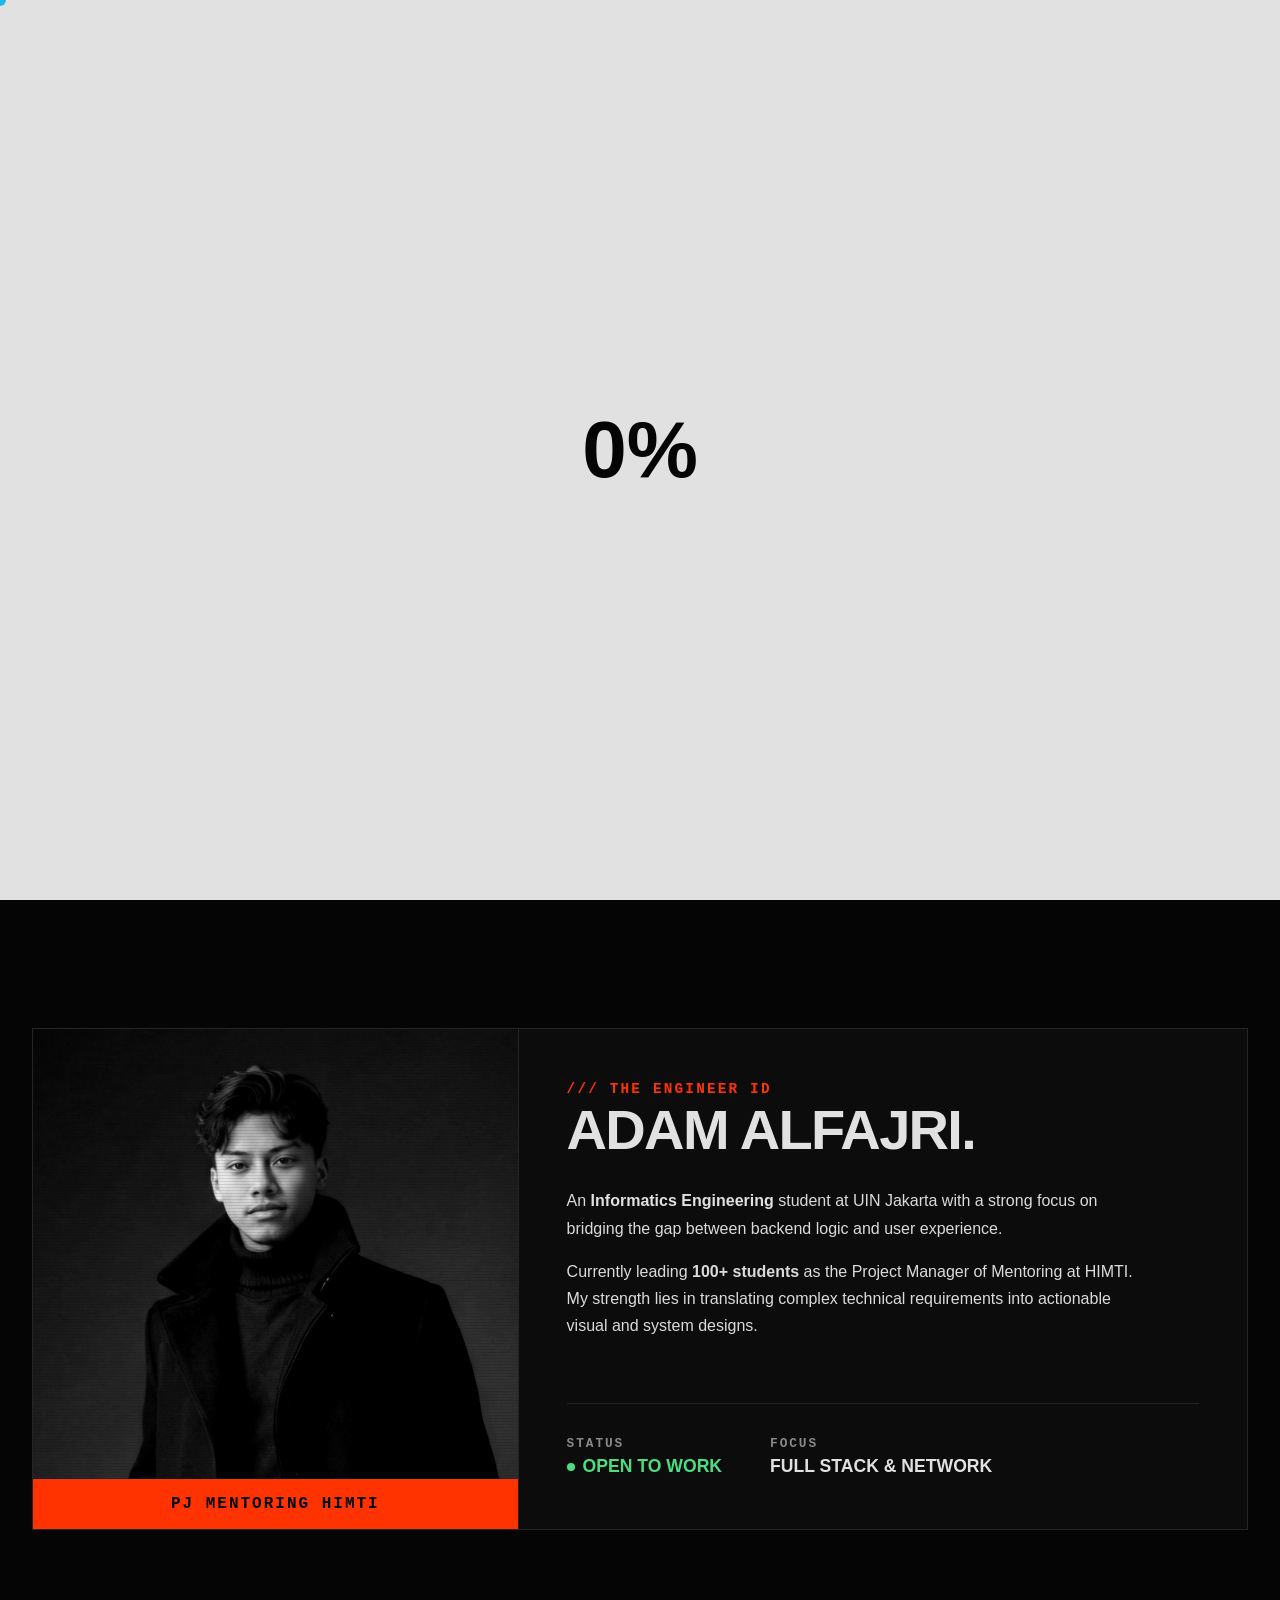
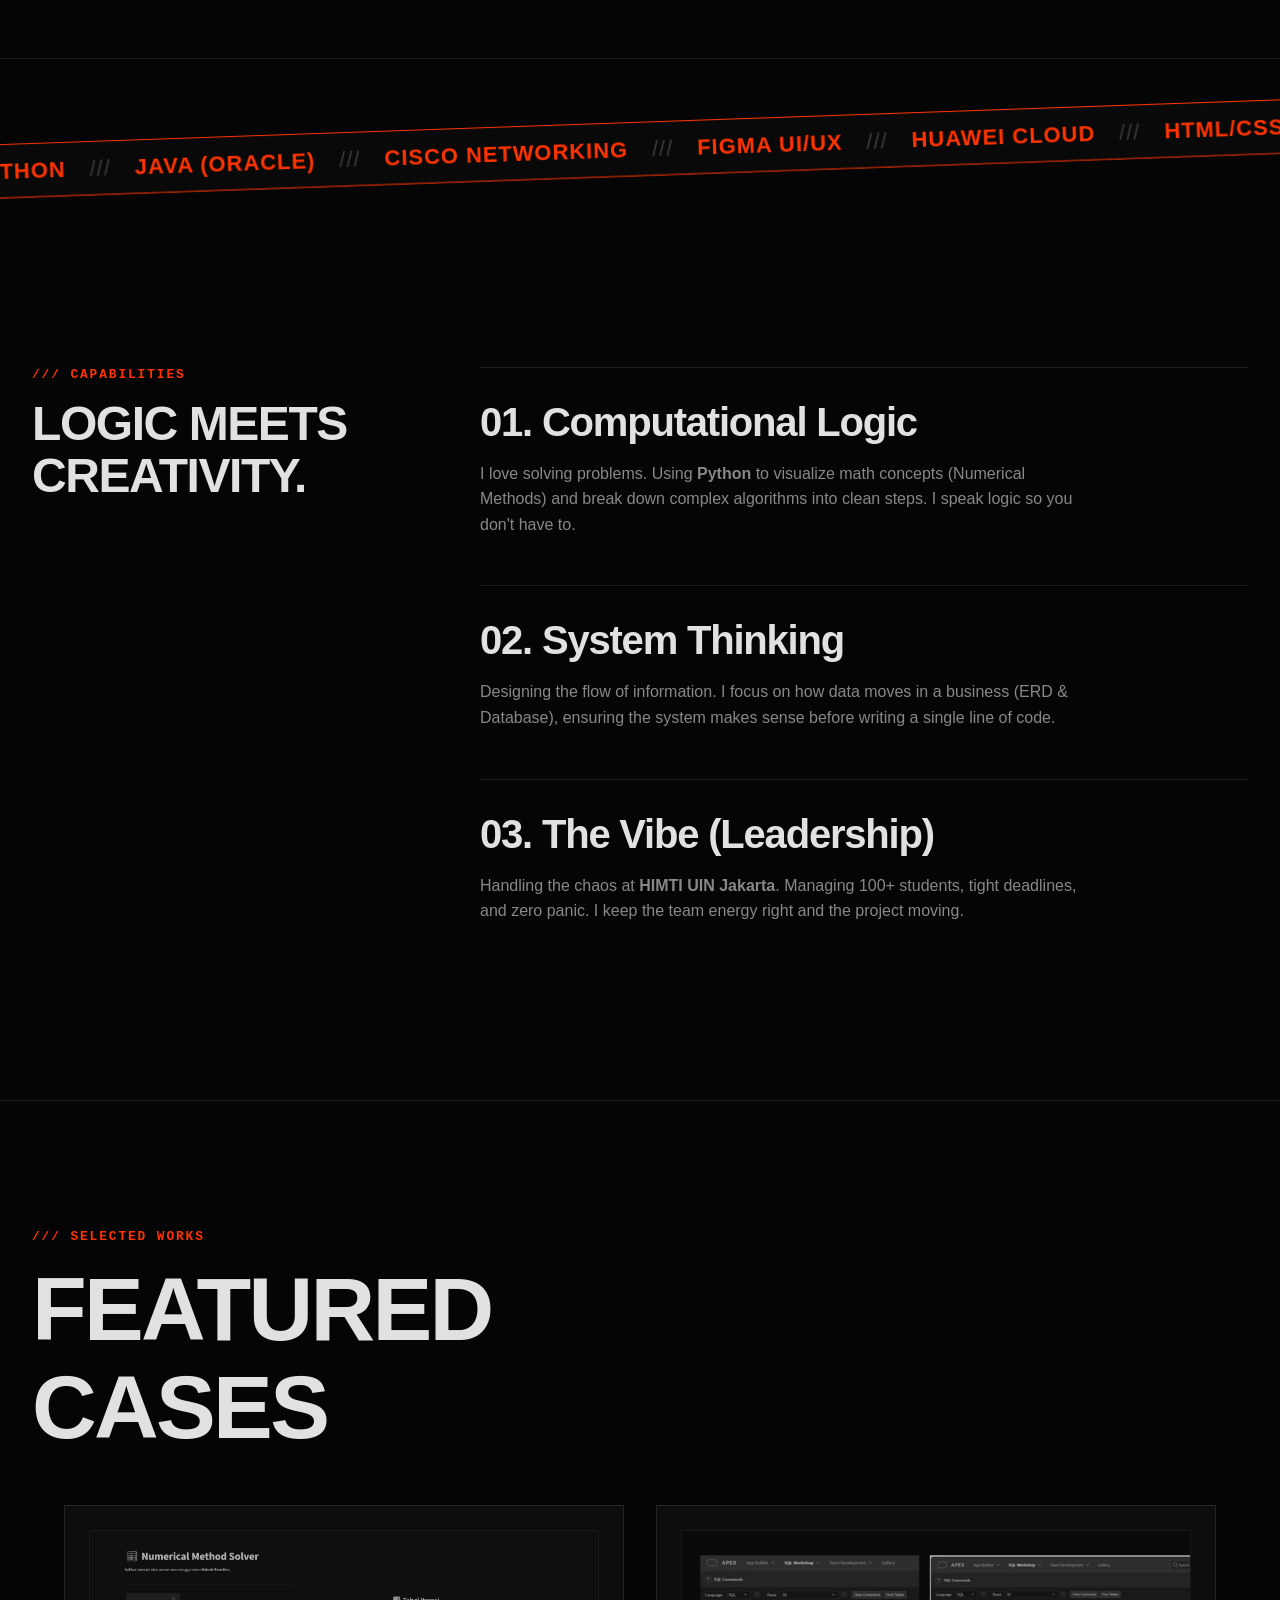
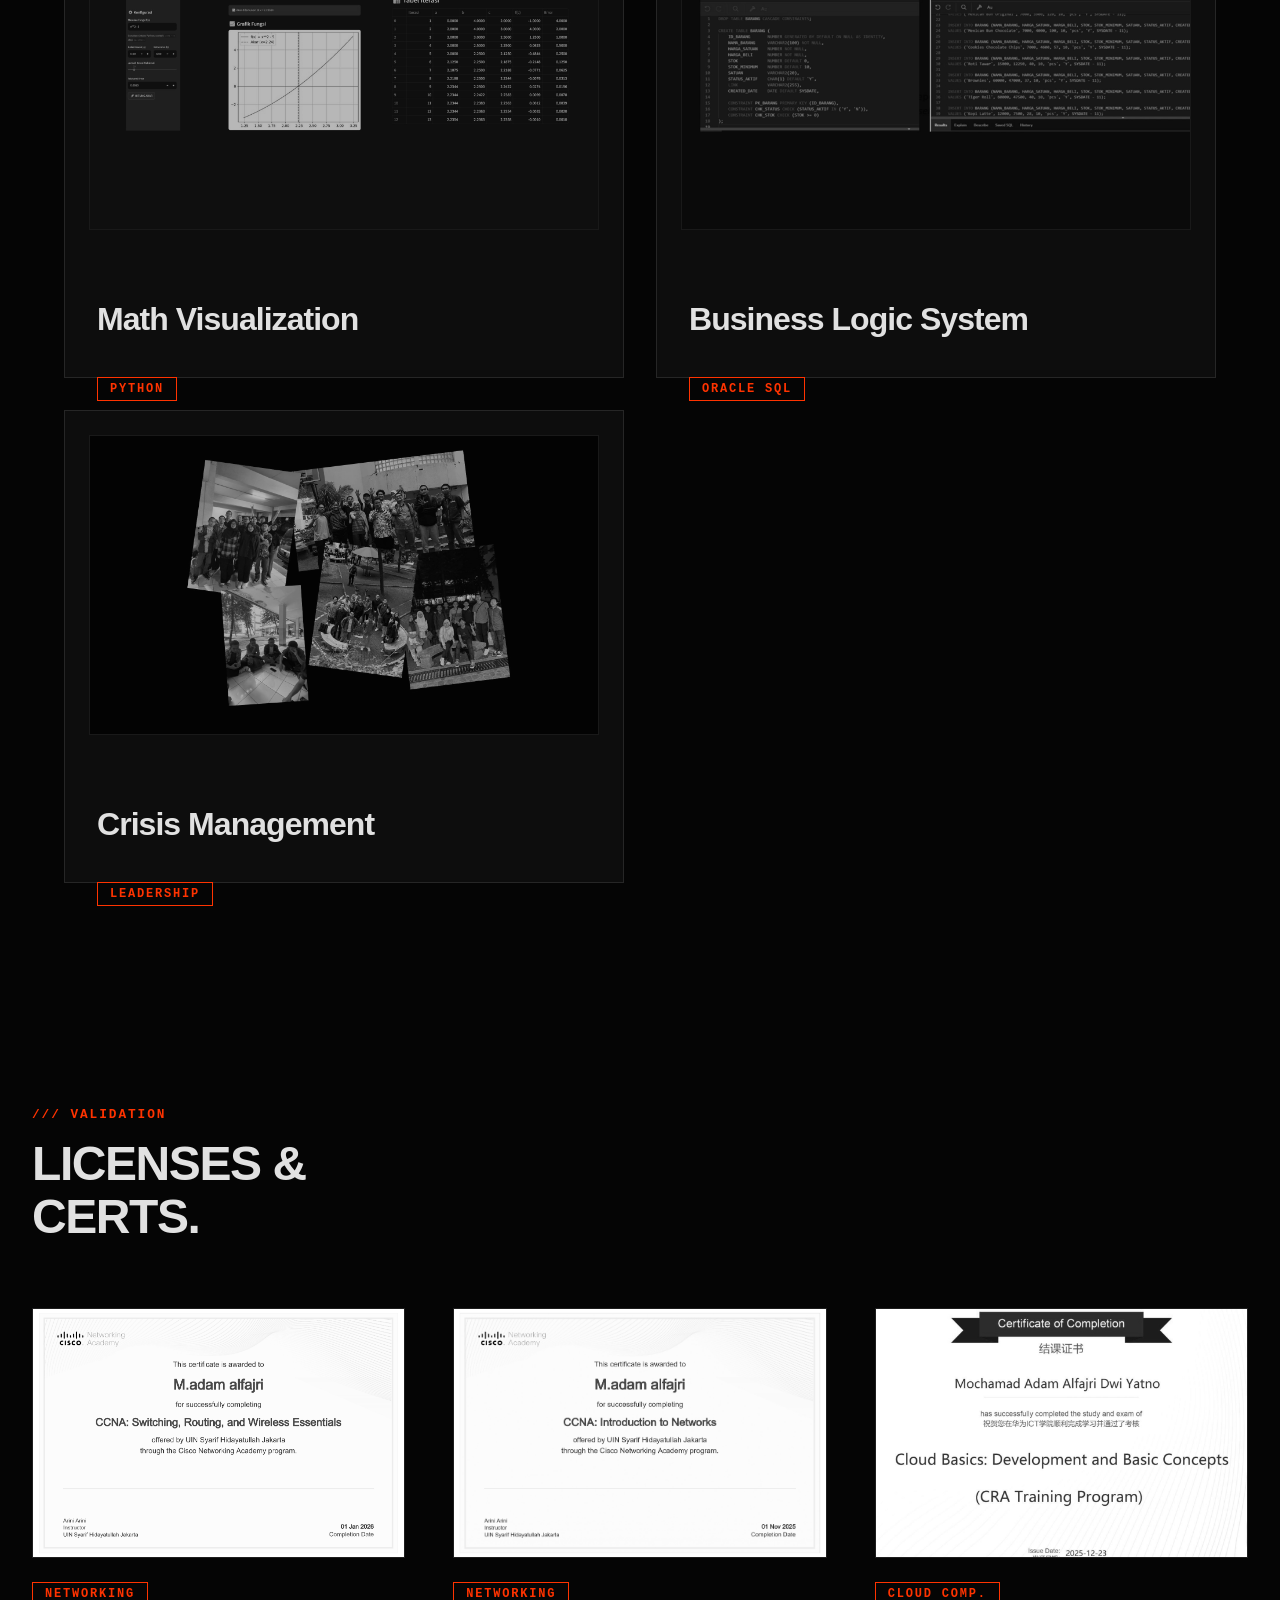
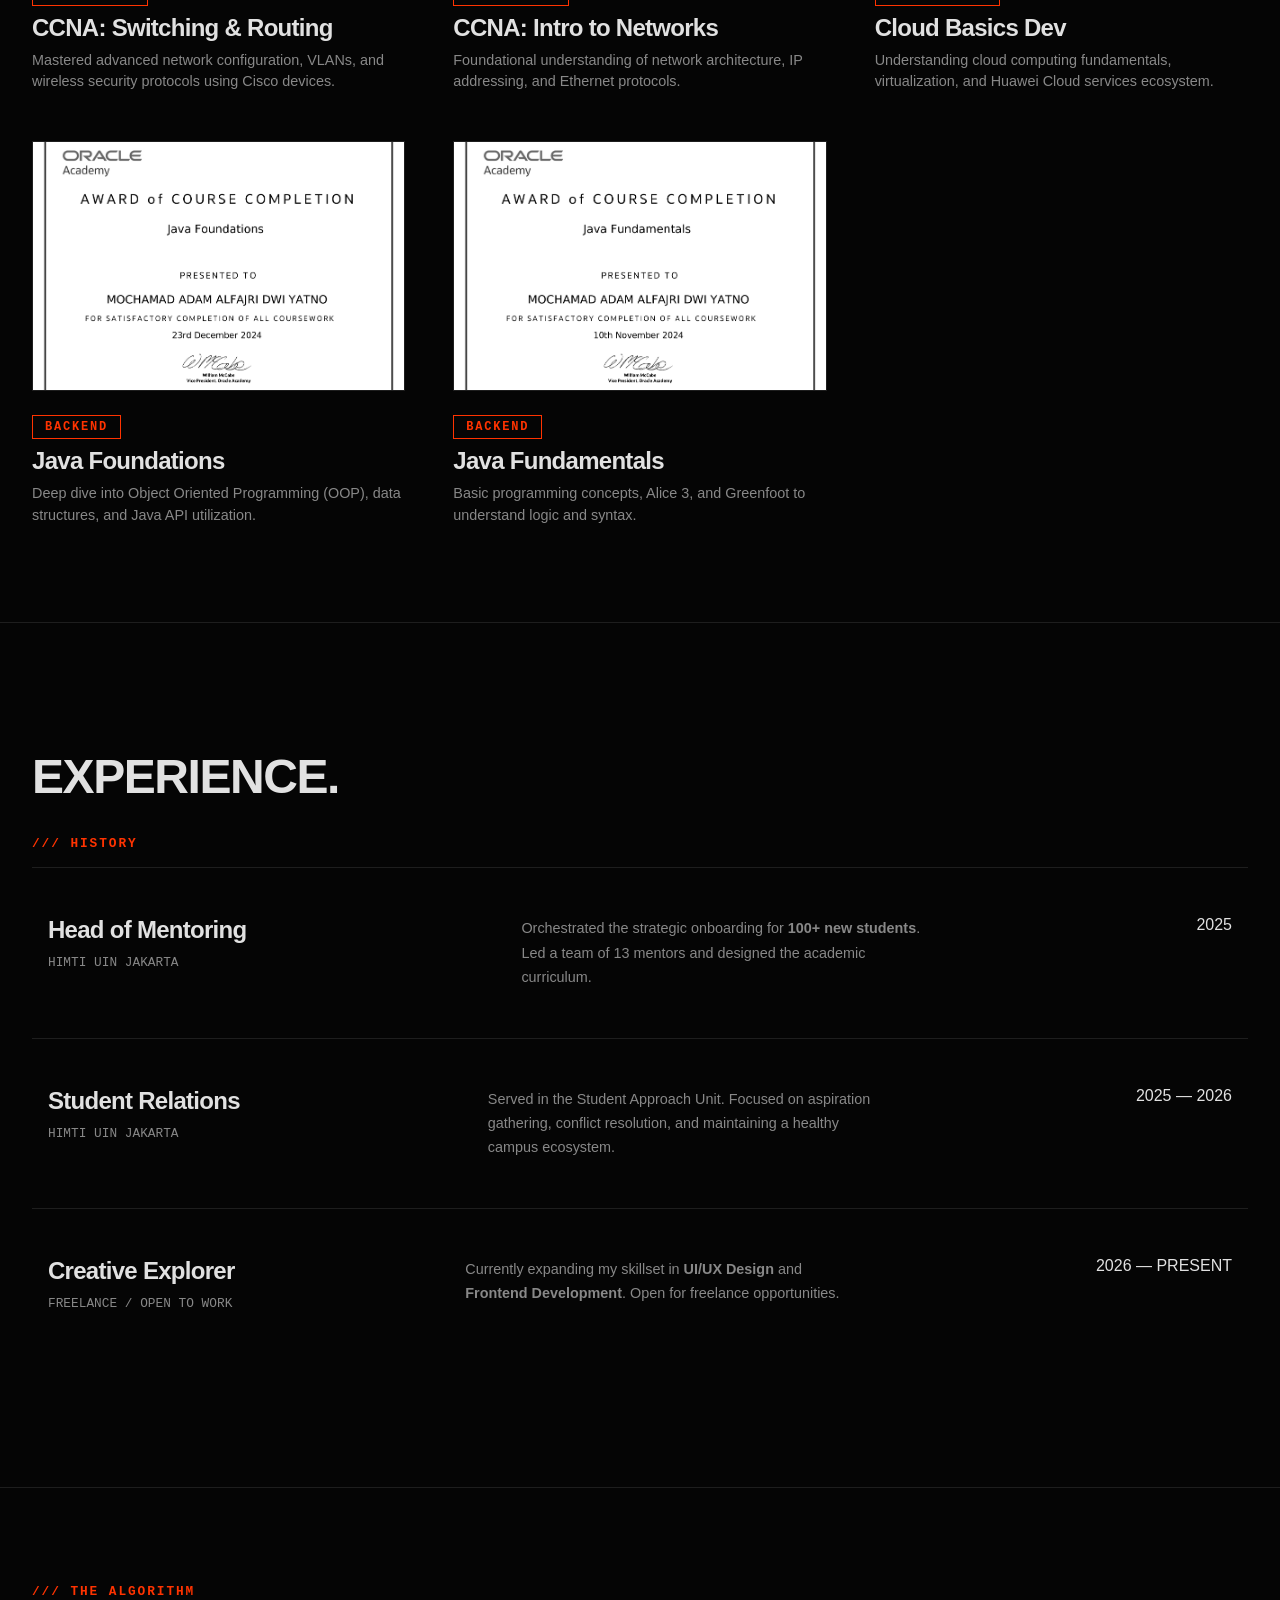
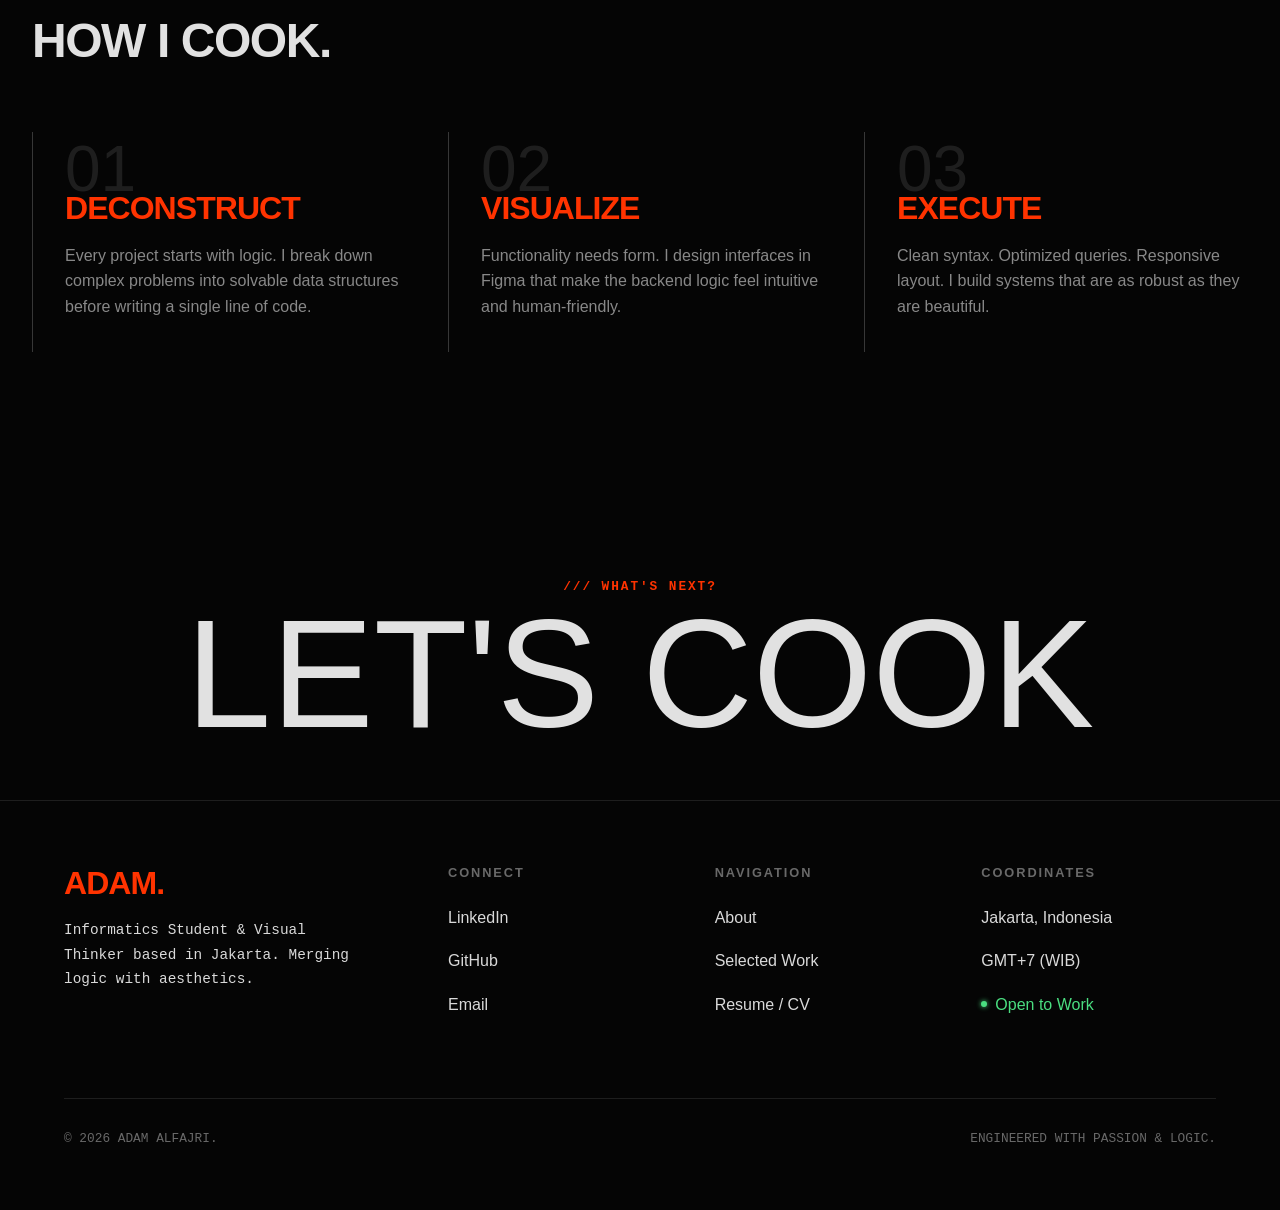
==== commit ca4d40d9: "a" ====
--- a/index.html
+++ b/index.html
@@ -3,6 +3,12 @@
   <head>
     <meta charset="UTF-8" />
     <meta name="viewport" content="width=device-width, initial-scale=1.0" />
+    <meta name="theme-color" content="#050505" />
+    <meta name="msapplication-navbutton-color" content="#050505" />
+    <meta
+      name="apple-mobile-web-app-status-bar-style"
+      content="black-translucent"
+    />
     <title>ADAM ALFAJRI — VISUAL THINKER</title>
     <meta
       name="description"
--- a/style.css
+++ b/style.css
@@ -100,7 +100,7 @@
     border-radius: 50%;
     position: fixed;
     pointer-events: none;
-    z-index: 9999;
+    z-index: 99999;
     transform: translate(-50%, -50%);
     transition:
       width 0.3s,
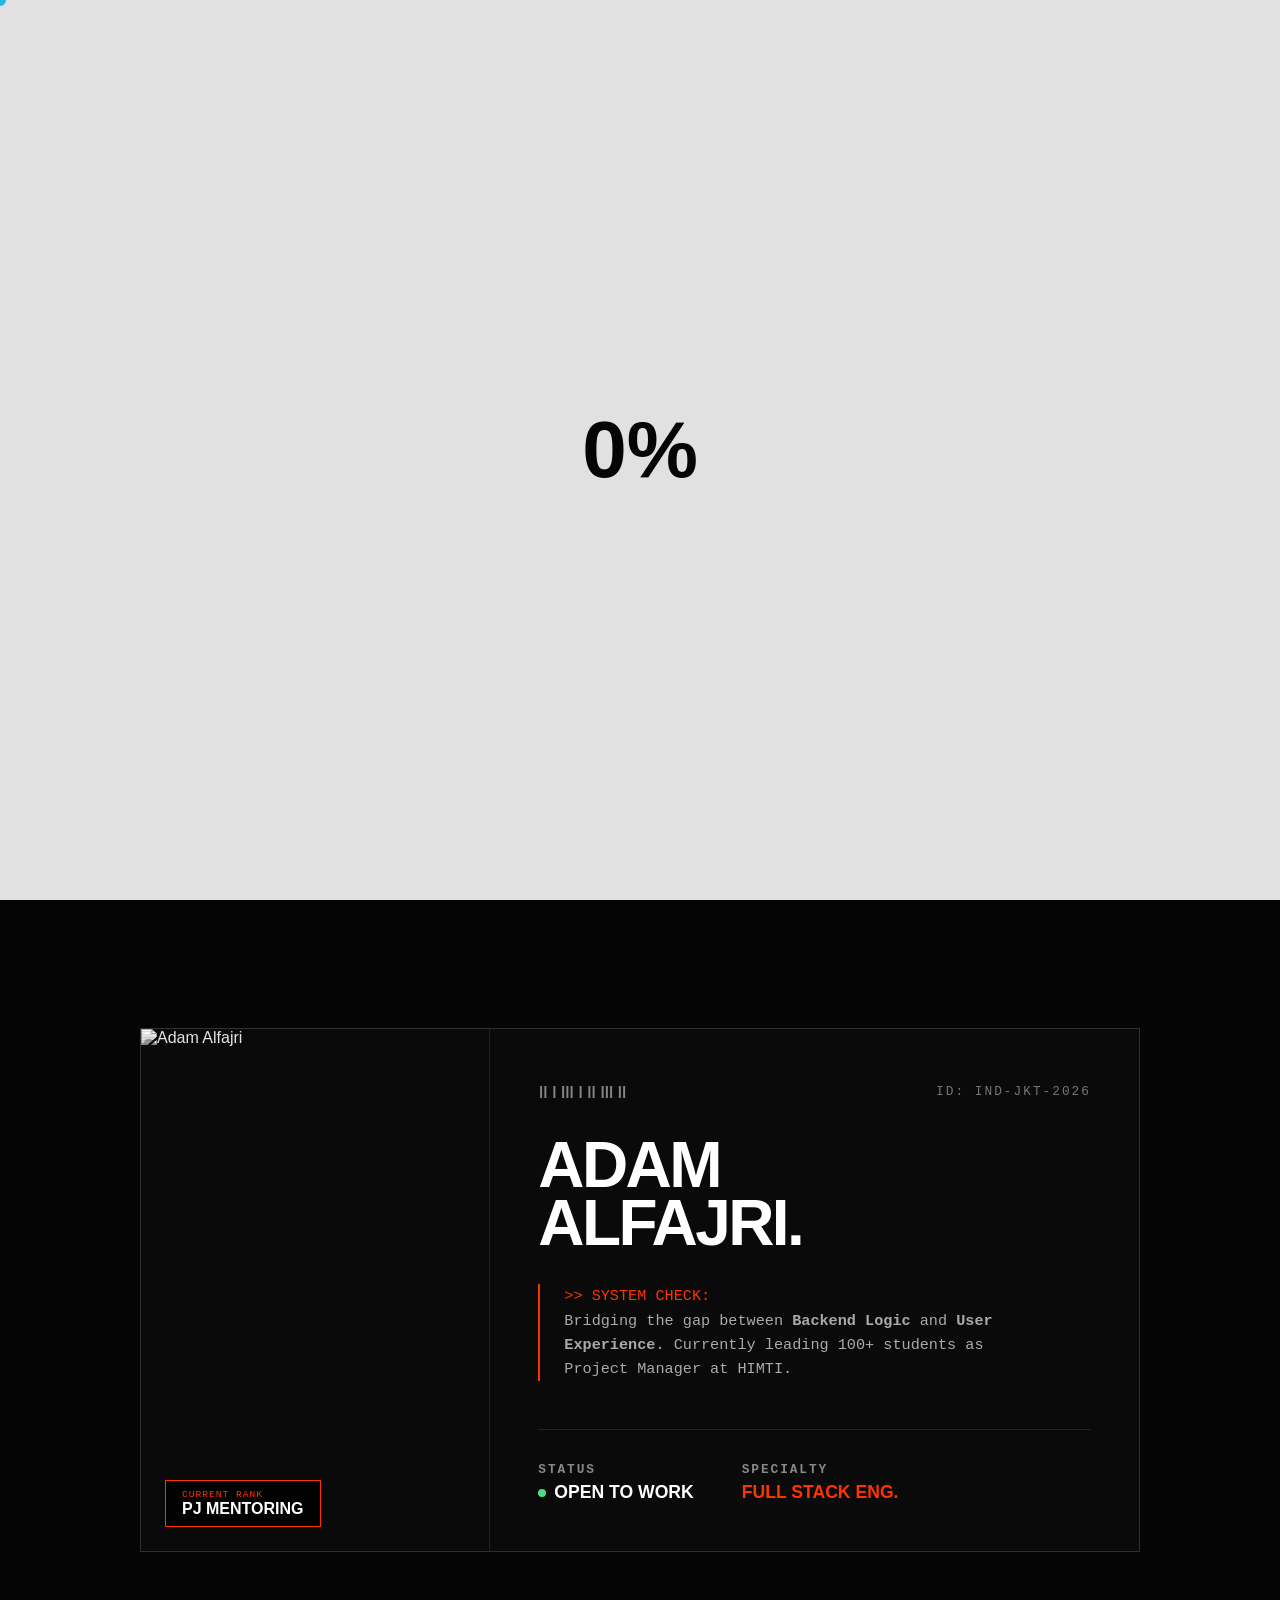
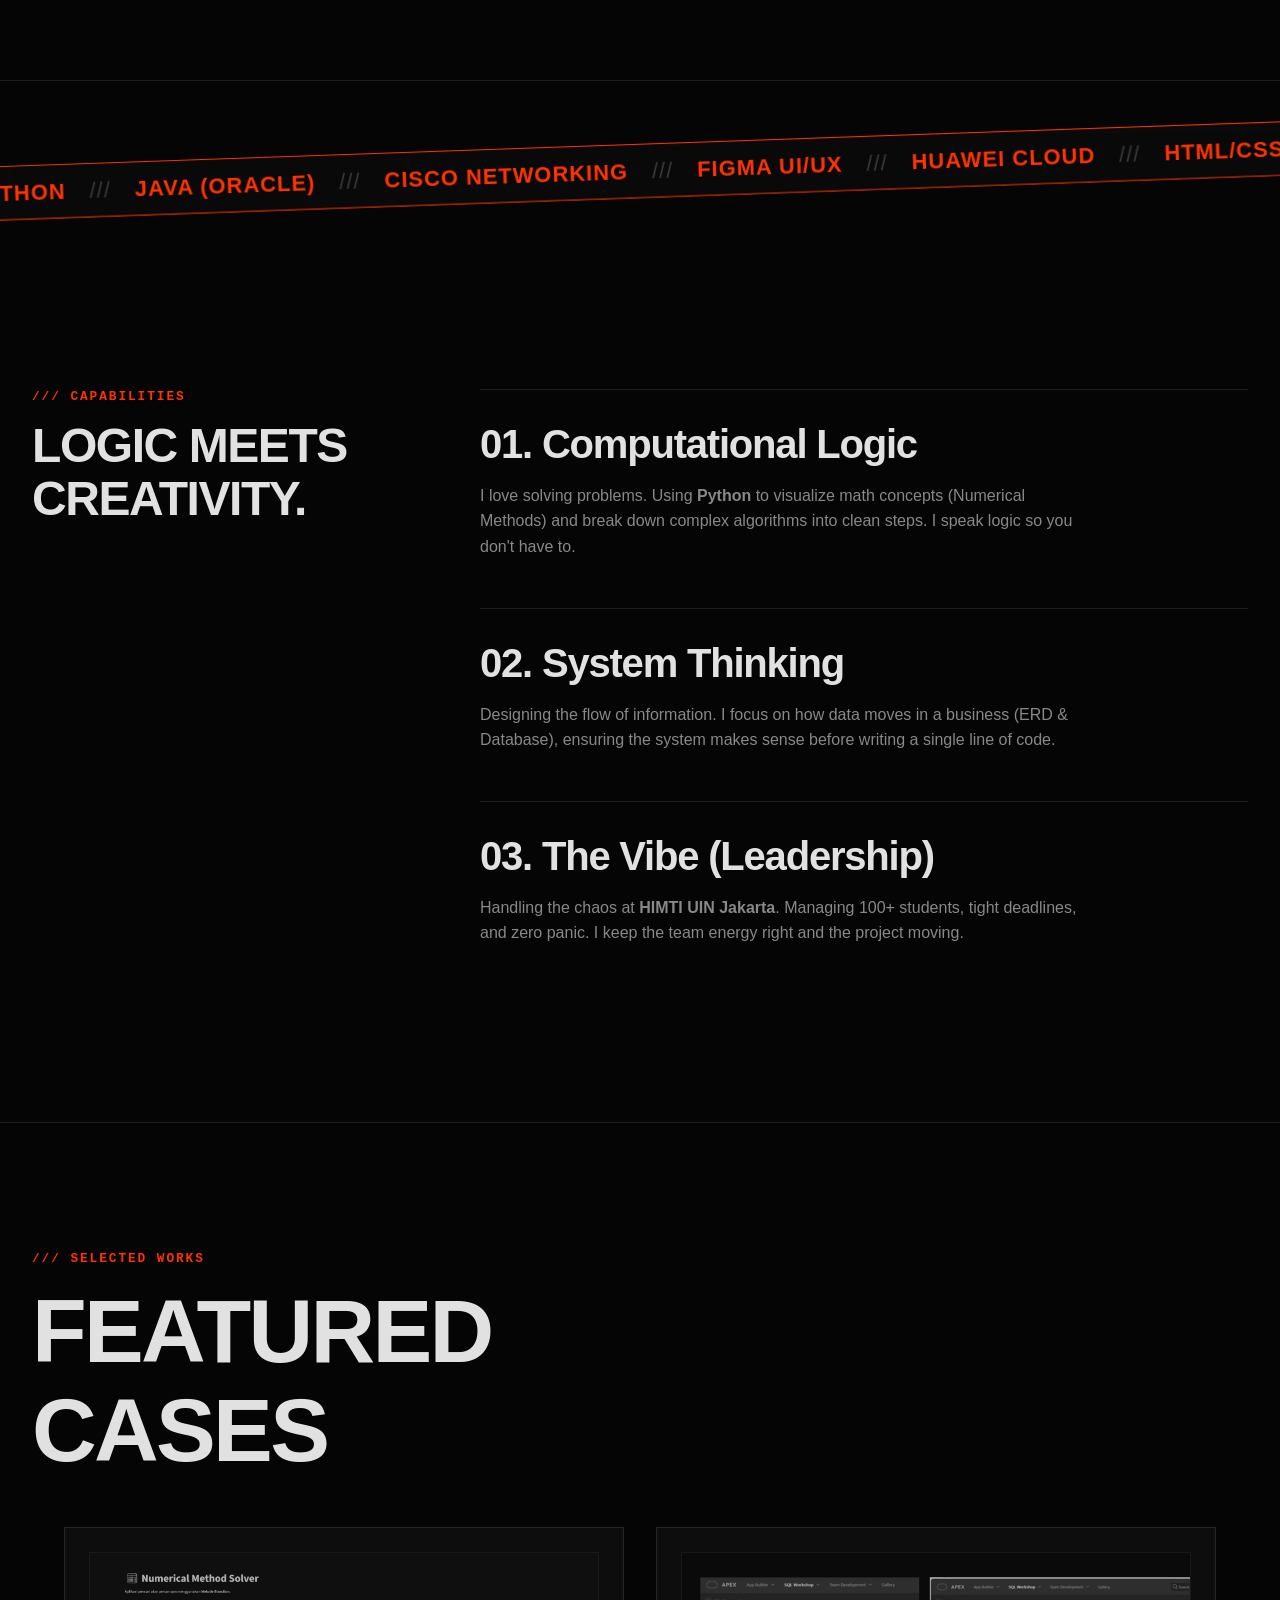
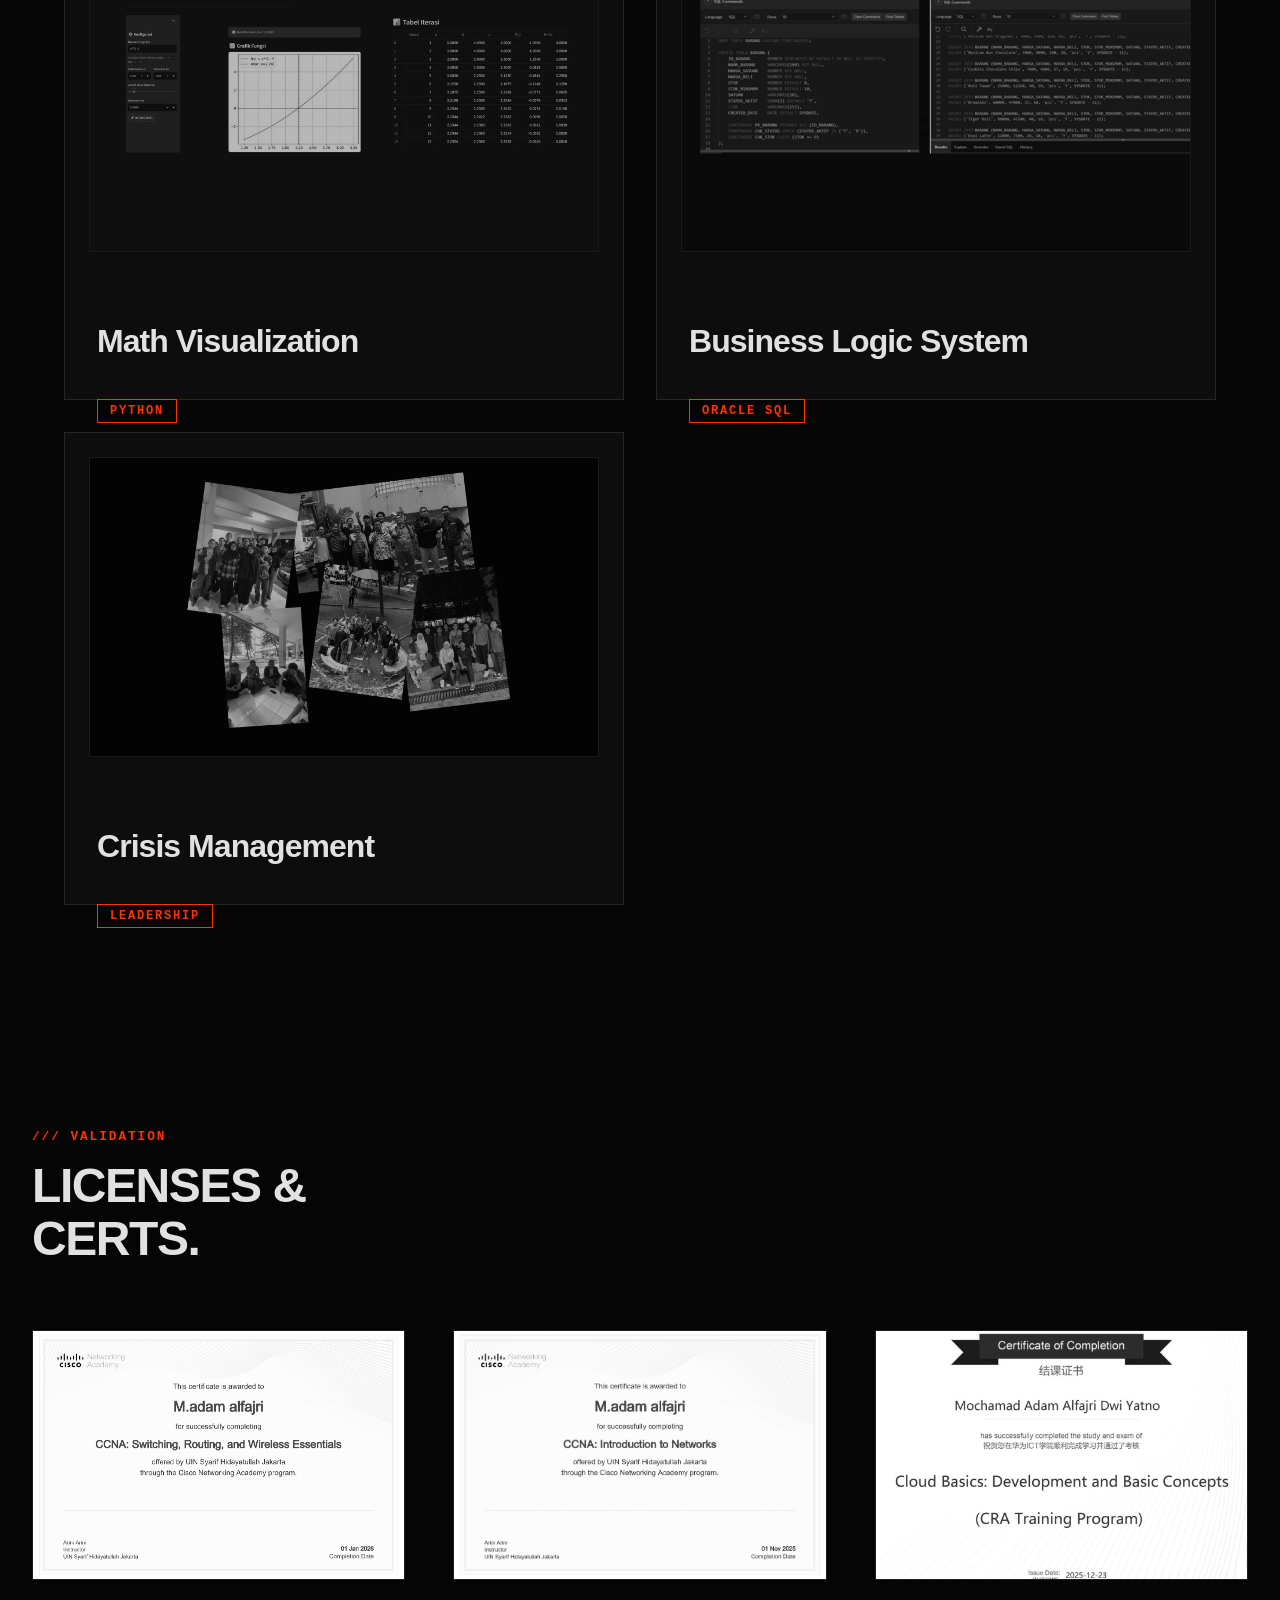
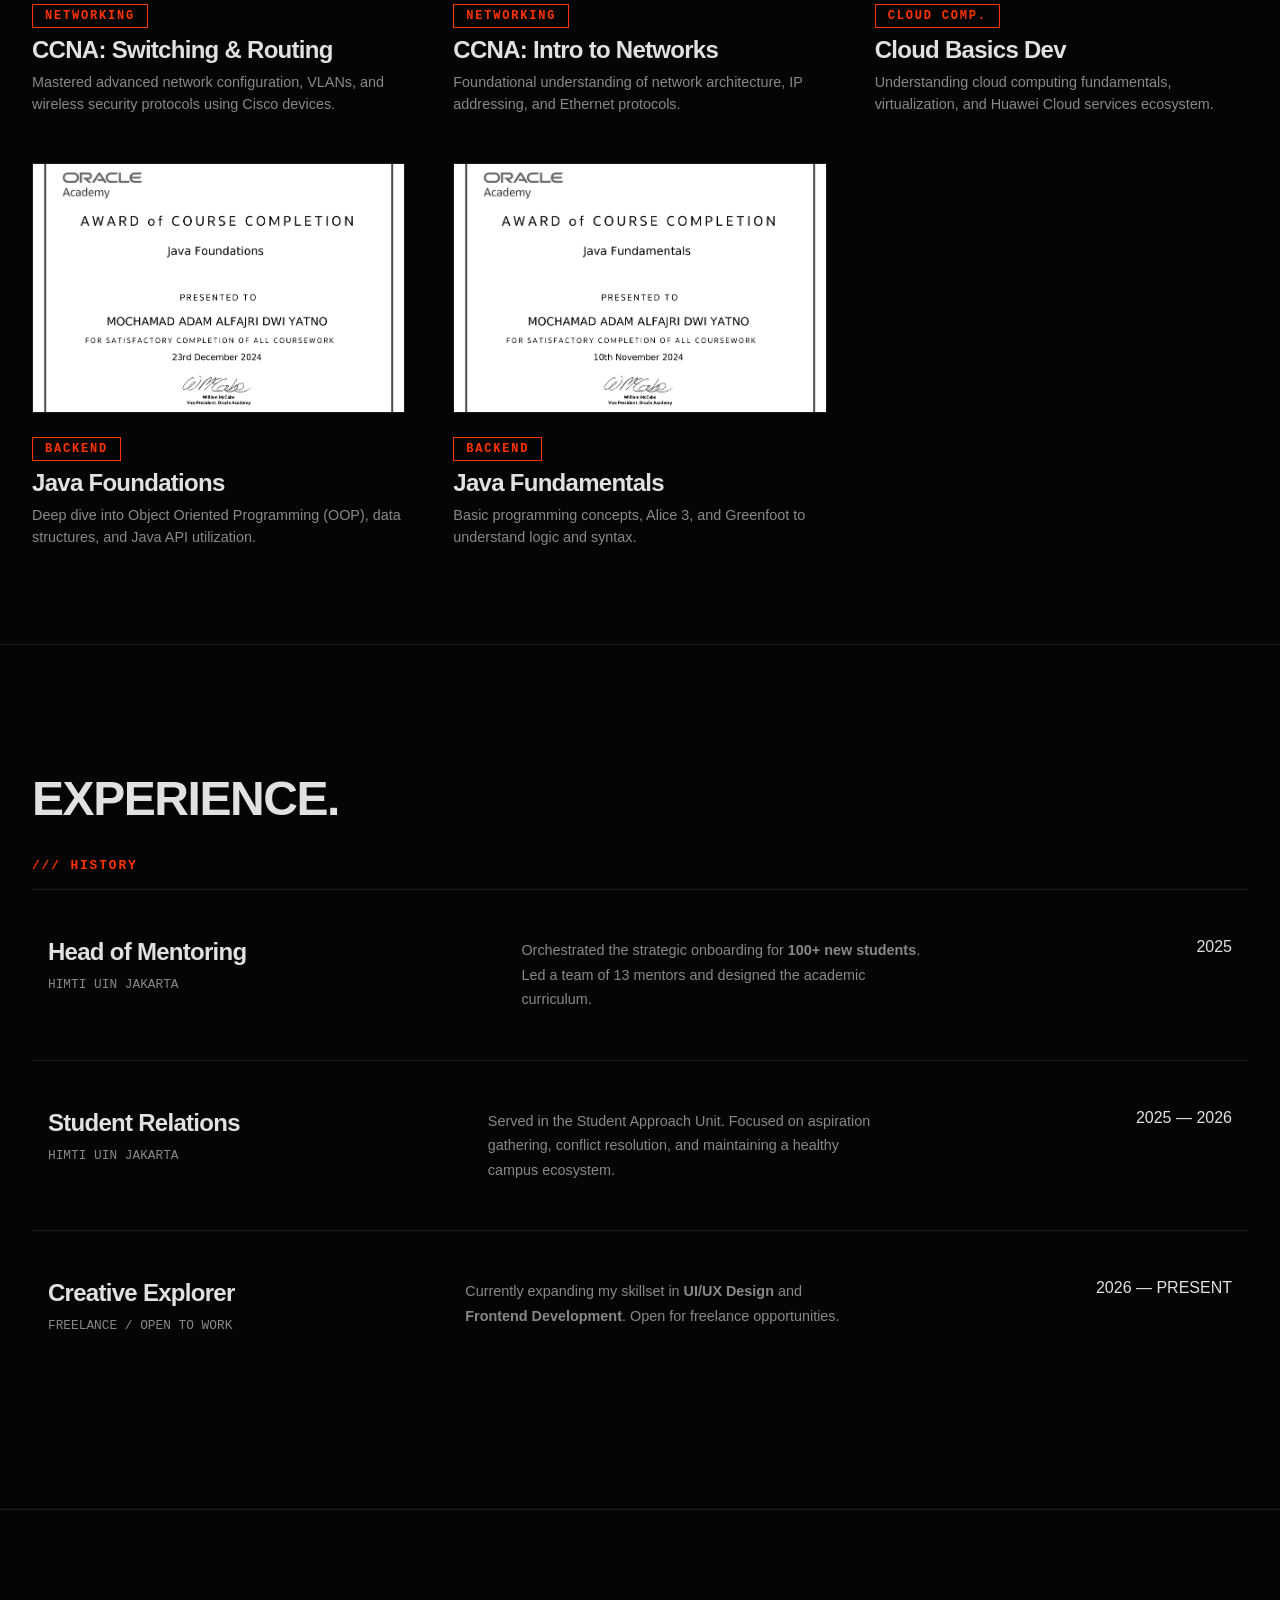
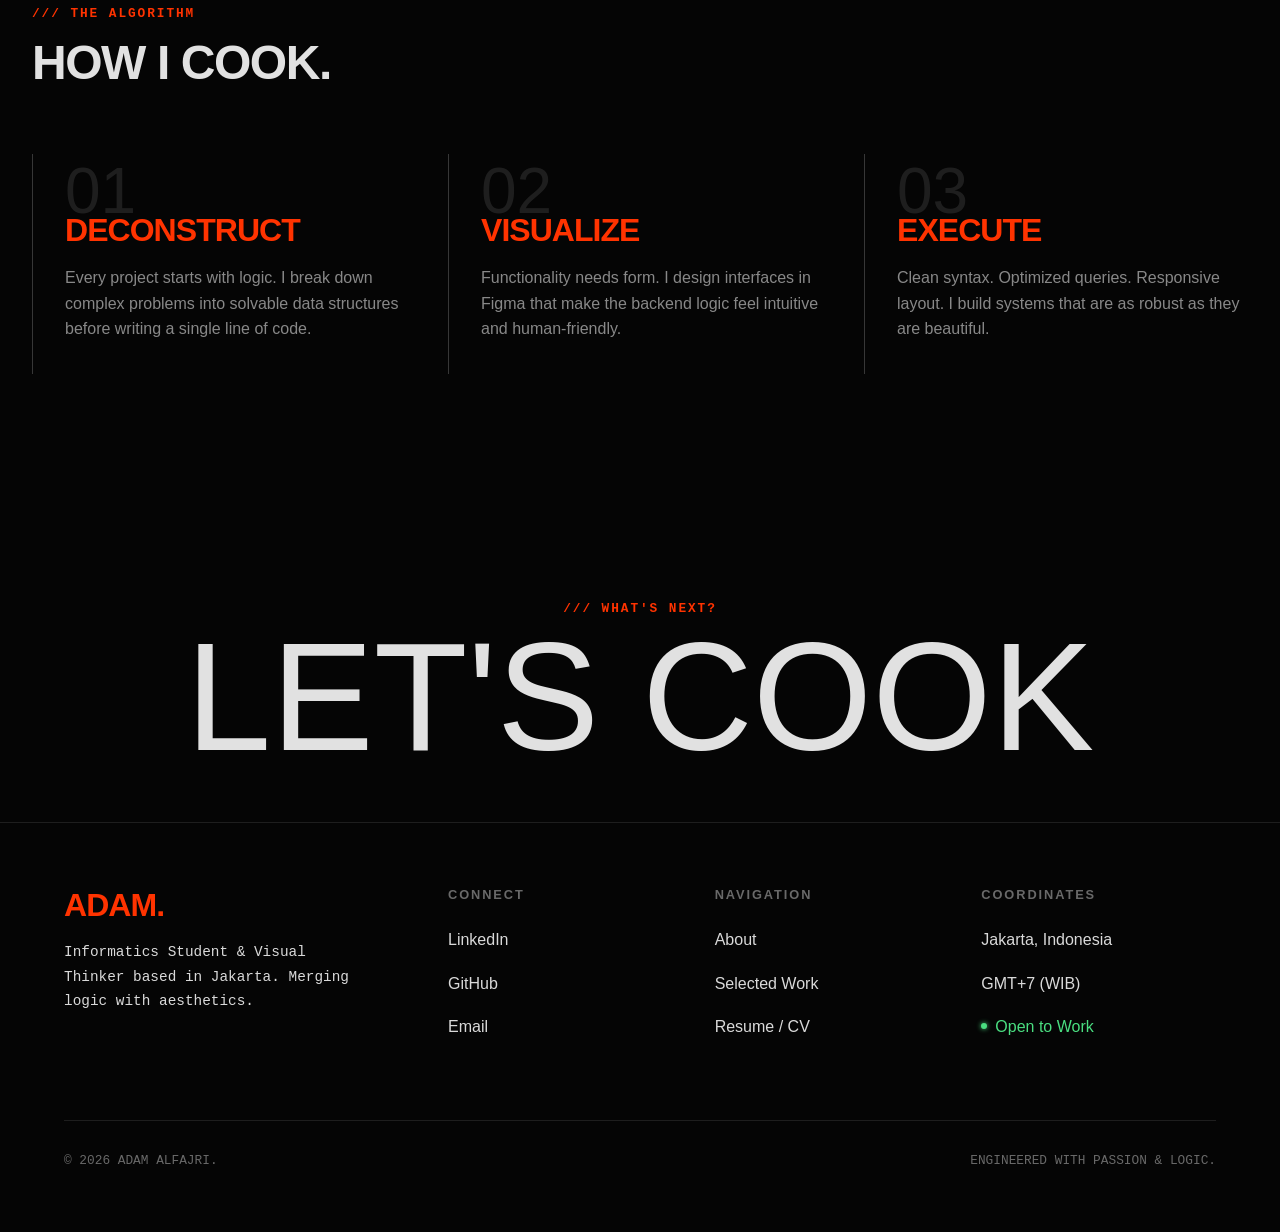
==== commit 592f1c8f: "h" ====
--- a/index.html
+++ b/index.html
@@ -163,57 +163,55 @@
           "
         >
           <div class="container">
-            <div class="engineer-card reveal-profile">
+            <div class="engineer-card">
               <div class="card-photo-side">
                 <div class="photo-frame-new">
                   <img
-                    src="assets/fajri.jpg"
+                    src="assets/foto-profil-lu.jpg"
                     alt="Adam Alfajri"
                     class="profile-img-new"
                   />
                   <div class="photo-overlay"></div>
-                </div>
-                <div class="role-badge">
-                  <span>PJ MENTORING HIMTI</span>
+
+                  <div class="floating-rank">
+                    <span class="rank-label">CURRENT RANK</span>
+                    <span class="rank-value">PJ MENTORING</span>
+                  </div>
                 </div>
               </div>
 
               <div class="card-info-side">
-                <div class="info-header">
-                  <span class="card-label">/// THE ENGINEER ID</span>
-                  <h2 class="card-name">ADAM ALFAJRI.</h2>
-                </div>
-
-                <div class="info-body">
-                  <p class="info-text">
-                    An
-                    <b class="accent-text">Informatics Engineering</b> student
-                    at UIN Jakarta with a strong focus on bridging the gap
-                    between backend logic and user experience.
-                  </p>
-                  <p class="info-text">
-                    Currently leading <b>100+ students</b> as the Project
-                    Manager of Mentoring at HIMTI. My strength lies in
-                    translating complex technical requirements into actionable
-                    visual and system designs.
-                  </p>
-                </div>
+                <div class="id-header">
+                  <div class="barcode">|| | ||| | || ||| ||</div>
+                  <span class="id-serial">ID: IND-JKT-2026</span>
+                </div>
+
+                <h2 class="card-name">ADAM<br />ALFAJRI.</h2>
+
+                <p class="info-text">
+                  <span style="color: var(--accent-color)"
+                    >>> SYSTEM CHECK:</span
+                  ><br />
+                  Bridging the gap between <strong>Backend Logic</strong> and
+                  <strong>User Experience</strong>. Currently leading 100+
+                  students as Project Manager at HIMTI.
+                </p>
 
                 <div class="info-footer">
                   <div class="data-point">
                     <span class="data-label">STATUS</span>
-                    <div
-                      style="display: flex; align-items: center; gap: 0.5rem"
-                    >
+                    <div style="display: flex; align-items: center; gap: 8px">
                       <span class="status-dot"></span>
-                      <span class="data-value" style="color: #4ade80"
+                      <span class="data-value" style="color: #fff"
                         >OPEN TO WORK</span
                       >
                     </div>
                   </div>
                   <div class="data-point">
-                    <span class="data-label">FOCUS</span>
-                    <span class="data-value">FULL STACK & NETWORK</span>
+                    <span class="data-label">SPECIALTY</span>
+                    <span class="data-value" style="color: var(--accent-color)"
+                      >FULL STACK ENG.</span
+                    >
                   </div>
                 </div>
               </div>
--- a/style.css
+++ b/style.css
@@ -1417,3 +1417,134 @@
     padding: 1.5rem;
   }
 }
+
+/* =========================================
+   THE TACTICAL ID CARD (REMASTERED)
+   ========================================= */
+
+.engineer-card {
+  display: flex;
+  background: #0a0a0a; /* Hitam pekat */
+  border: 1px solid rgba(255, 255, 255, 0.15); /* Border tipis elegan */
+  max-width: 1000px;
+  margin: 0 auto;
+  position: relative;
+  overflow: hidden;
+}
+
+/* SISI FOTO */
+.card-photo-side {
+  width: 35%;
+  position: relative;
+  border-right: 1px solid rgba(255, 255, 255, 0.1);
+}
+
+.photo-frame-new {
+  width: 100%;
+  height: 100%;
+  min-height: 400px;
+  position: relative;
+}
+
+.profile-img-new {
+  width: 100%;
+  height: 100%;
+  object-fit: cover;
+  filter: grayscale(100%) contrast(1.1); /* Hitam putih tajam */
+}
+
+/* FLOATING RANK (Gantiin Blok Oranye) */
+.floating-rank {
+  position: absolute;
+  bottom: 1.5rem;
+  left: 1.5rem;
+  background: rgba(0, 0, 0, 0.8); /* Transparan gelap */
+  backdrop-filter: blur(5px);
+  border: 1px solid var(--accent-color); /* Garis oranye tipis */
+  padding: 0.5rem 1rem;
+  display: flex;
+  flex-direction: column;
+}
+
+.rank-label {
+  font-family: "Courier New", monospace;
+  font-size: 0.6rem;
+  color: var(--accent-color);
+  letter-spacing: 1px;
+}
+
+.rank-value {
+  font-family: var(--font-display);
+  font-size: 1rem;
+  color: #fff;
+  font-weight: 700;
+}
+
+/* SISI INFO */
+.card-info-side {
+  width: 65%;
+  padding: 3rem;
+  display: flex;
+  flex-direction: column;
+  justify-content: center;
+}
+
+/* HEADER ID (Barcode) */
+.id-header {
+  display: flex;
+  justify-content: space-between;
+  align-items: center;
+  margin-bottom: 2rem;
+  opacity: 0.5;
+}
+.barcode {
+  font-family:
+    "Libre Barcode 39 Text", sans-serif; /* Atau pake font default aja */
+  font-size: 1.5rem;
+  letter-spacing: -2px;
+  color: #fff;
+  transform: scaleY(0.5); /* Gepengin biar mirip barcode */
+}
+.id-serial {
+  font-family: "Courier New", monospace;
+  font-size: 0.8rem;
+  letter-spacing: 2px;
+}
+
+/* NAMA */
+.card-name {
+  font-family: var(--font-display);
+  font-size: 4rem;
+  line-height: 0.9;
+  margin-bottom: 2rem;
+  letter-spacing: -0.04em;
+  color: #fff;
+}
+
+/* DESKRIPSI (Gaya Terminal) */
+.info-text {
+  font-family: "Courier New", monospace; /* KUNCI BIAR MAHAL */
+  font-size: 0.95rem;
+  color: #aaa;
+  line-height: 1.6;
+  margin-bottom: 3rem;
+  border-left: 2px solid var(--accent-color); /* Garis pinggir oranye */
+  padding-left: 1.5rem;
+}
+
+/* RESPONSIVE */
+@media (max-width: 768px) {
+  .engineer-card {
+    flex-direction: column;
+  }
+  .card-photo-side,
+  .card-info-side {
+    width: 100%;
+  }
+  .card-photo-side {
+    height: 350px;
+  }
+  .card-name {
+    font-size: 3rem;
+  }
+}
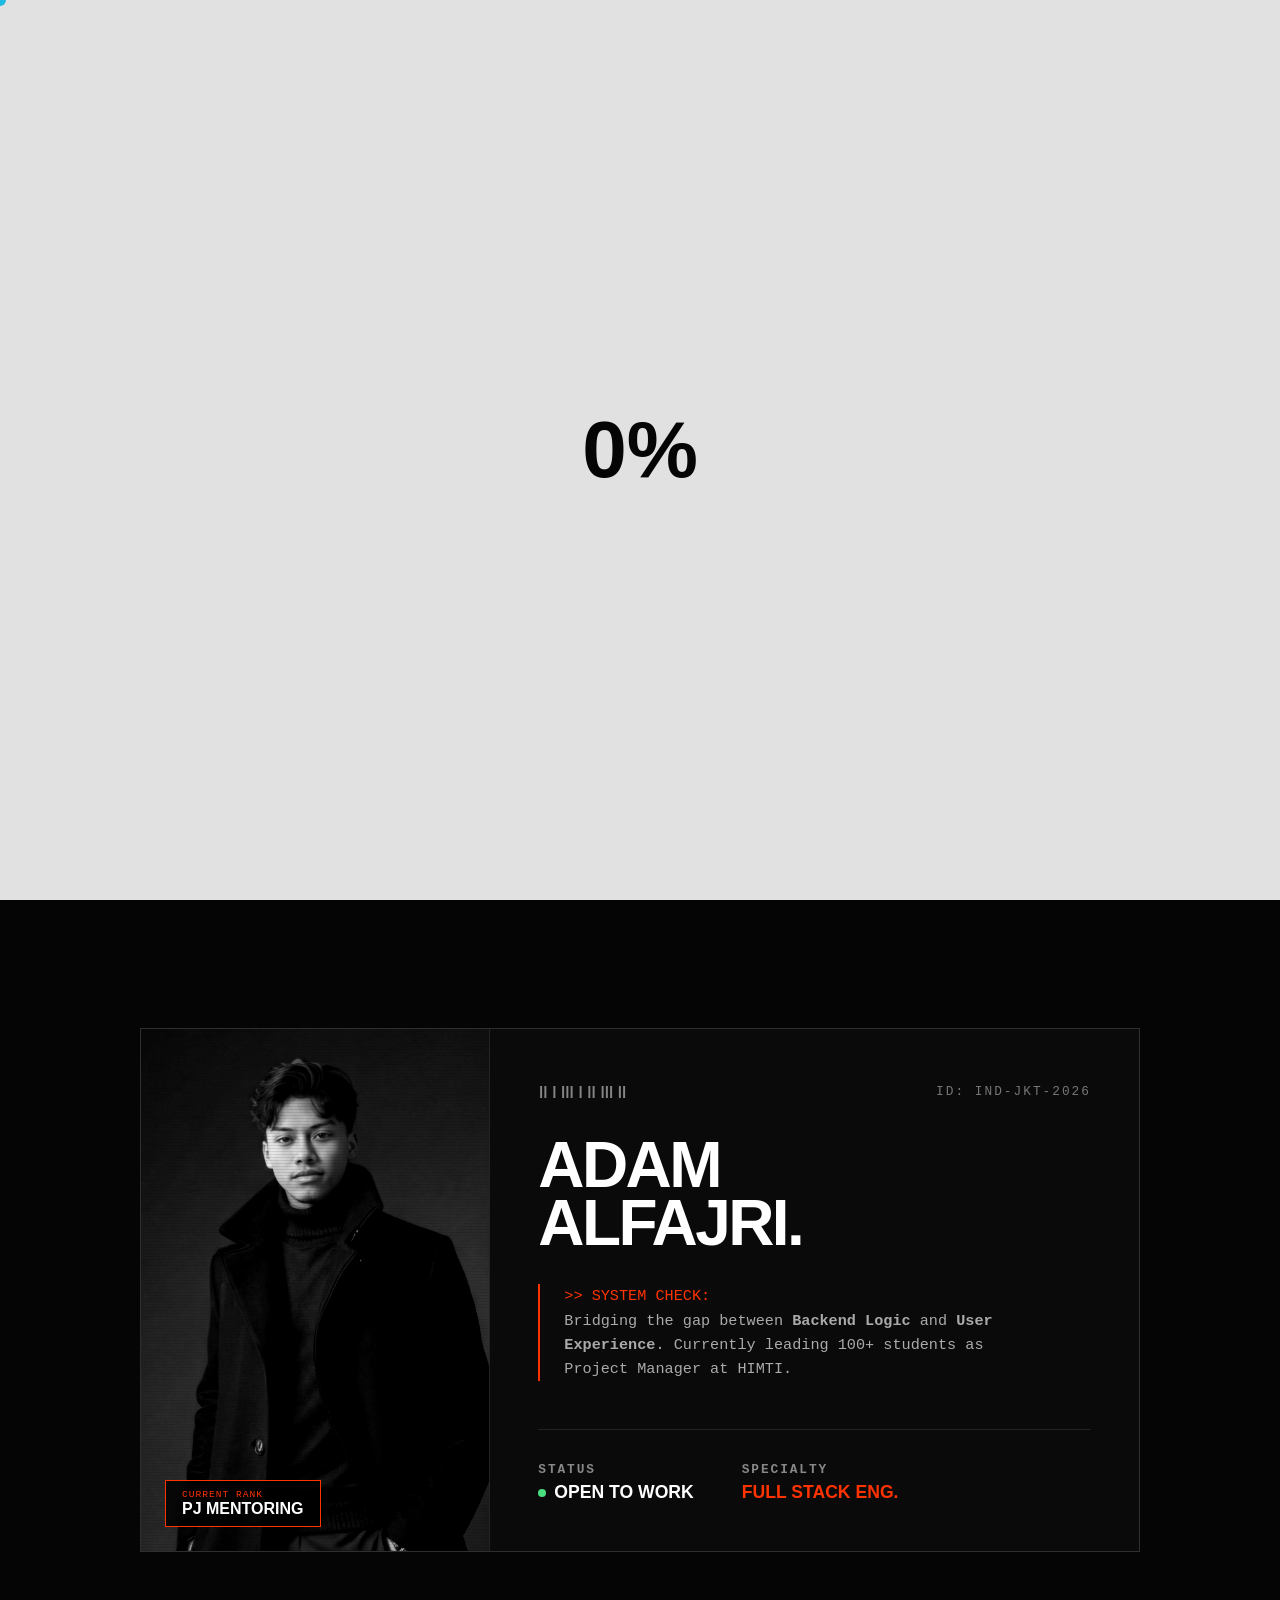
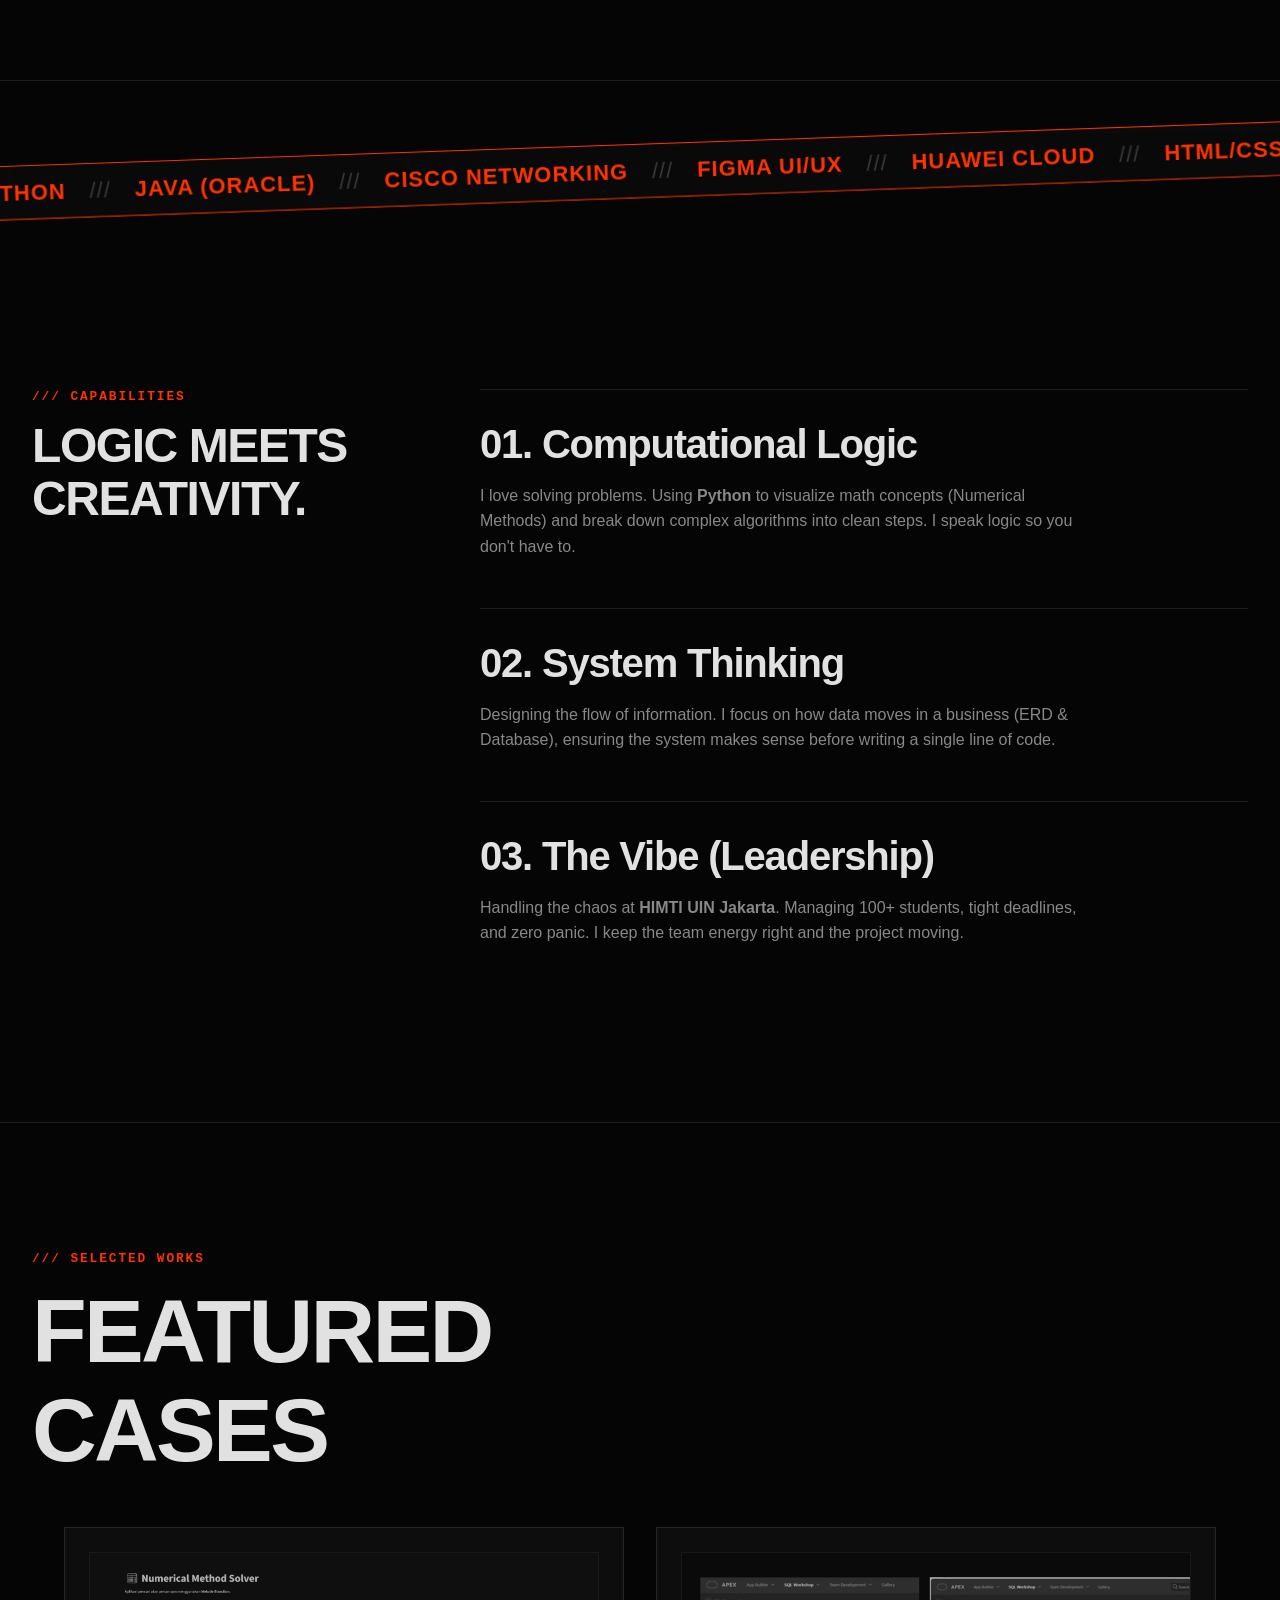
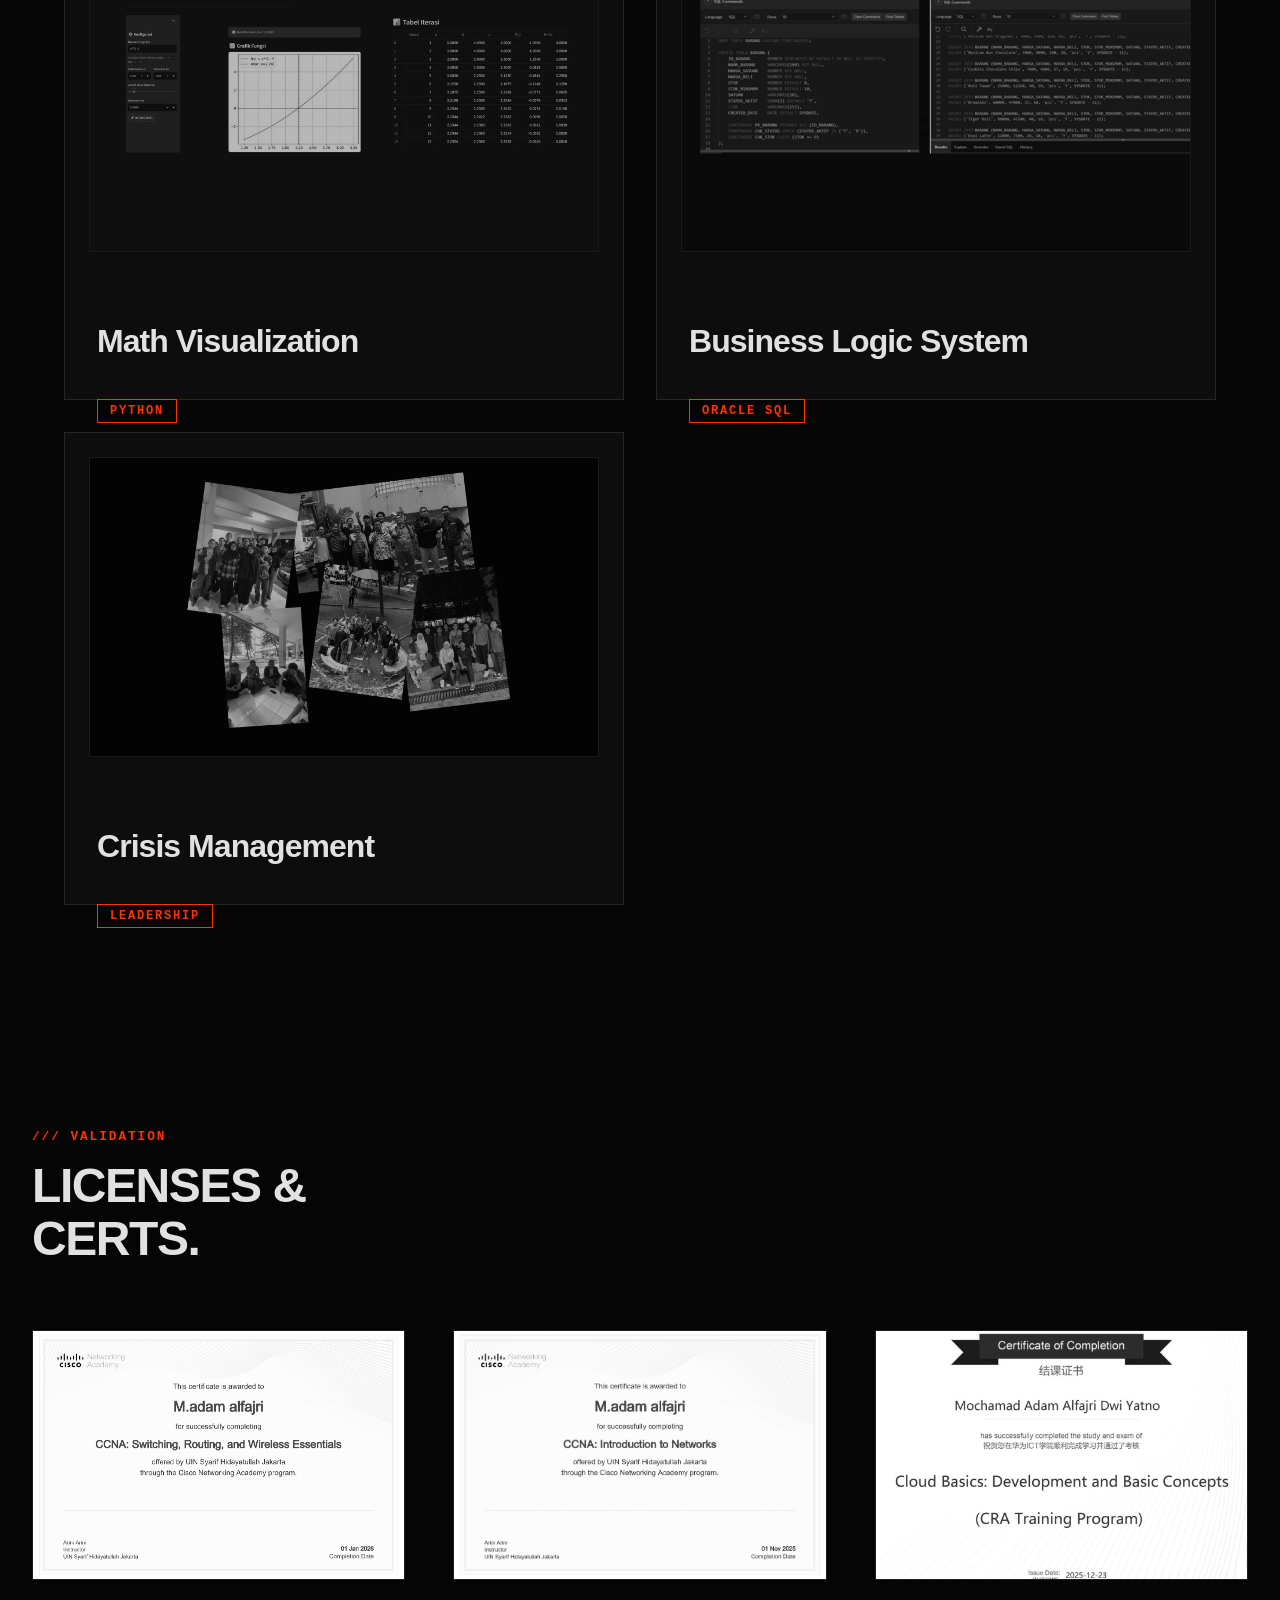
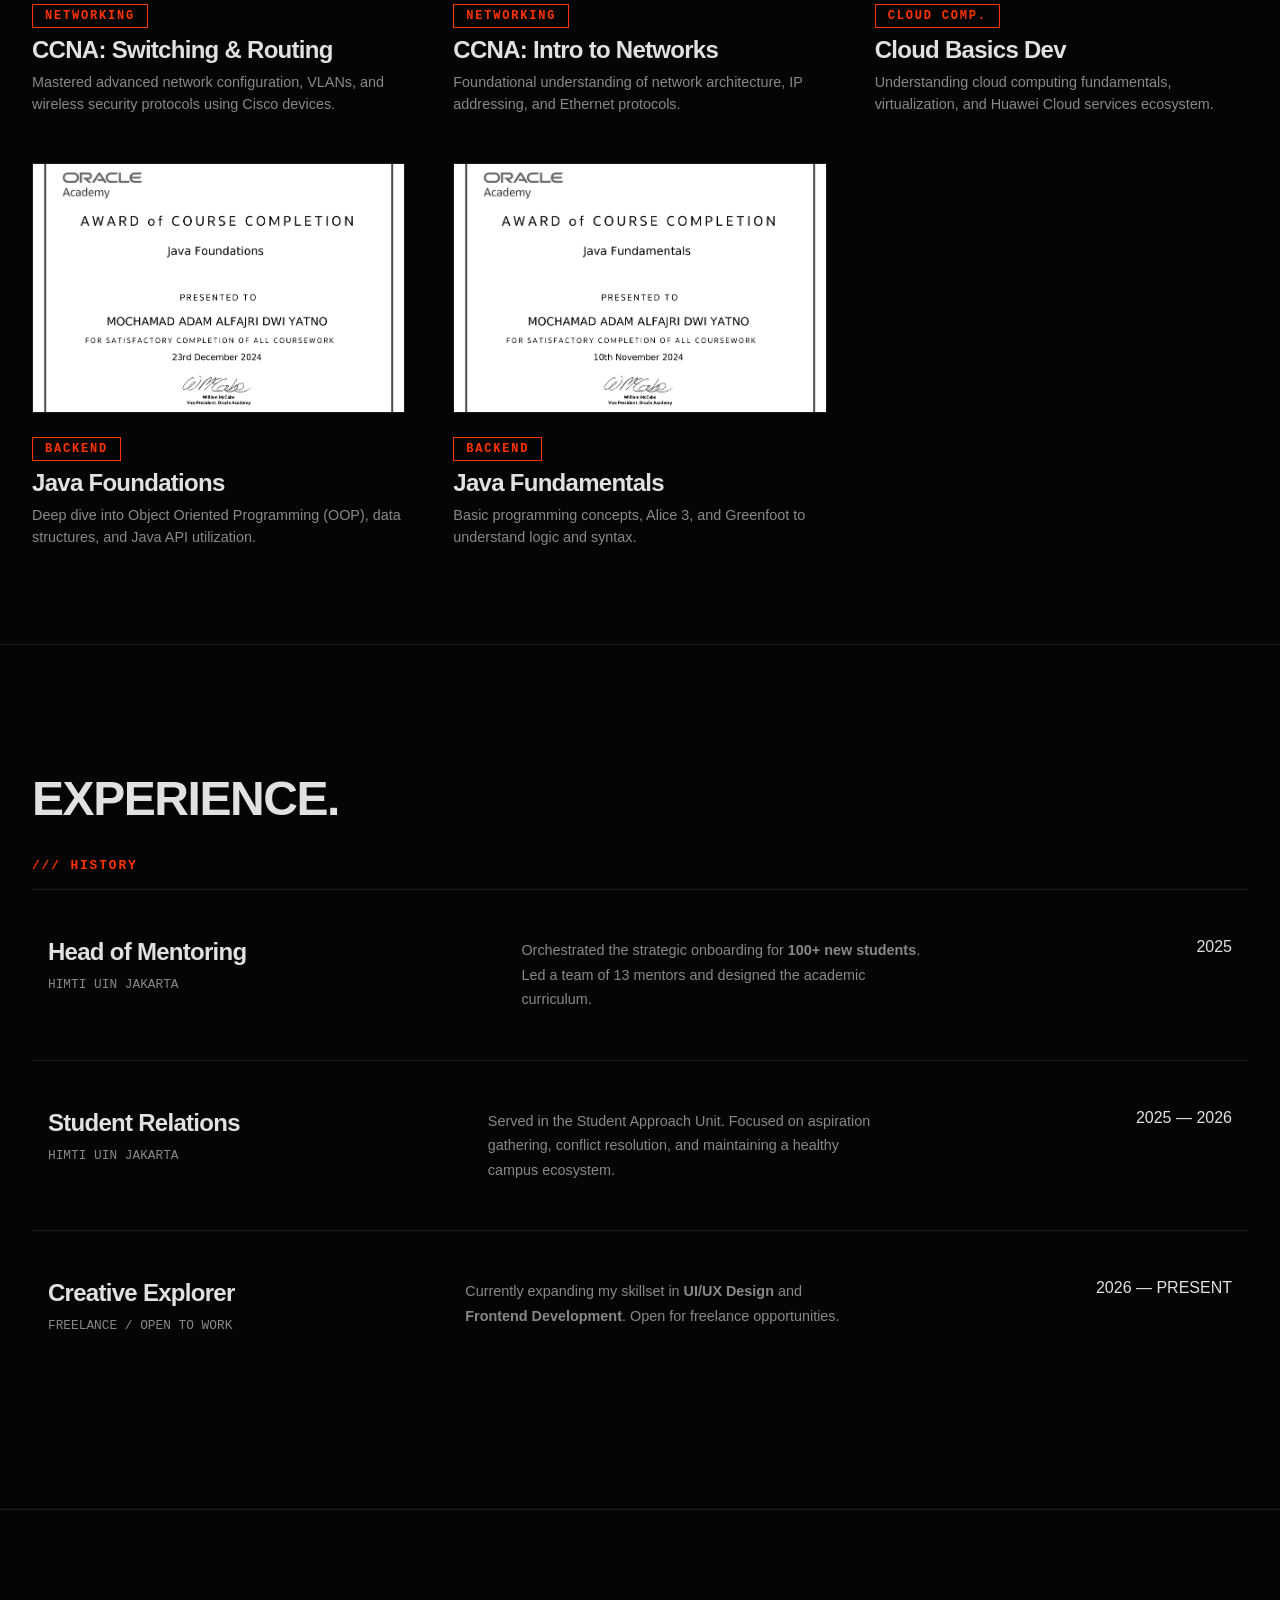
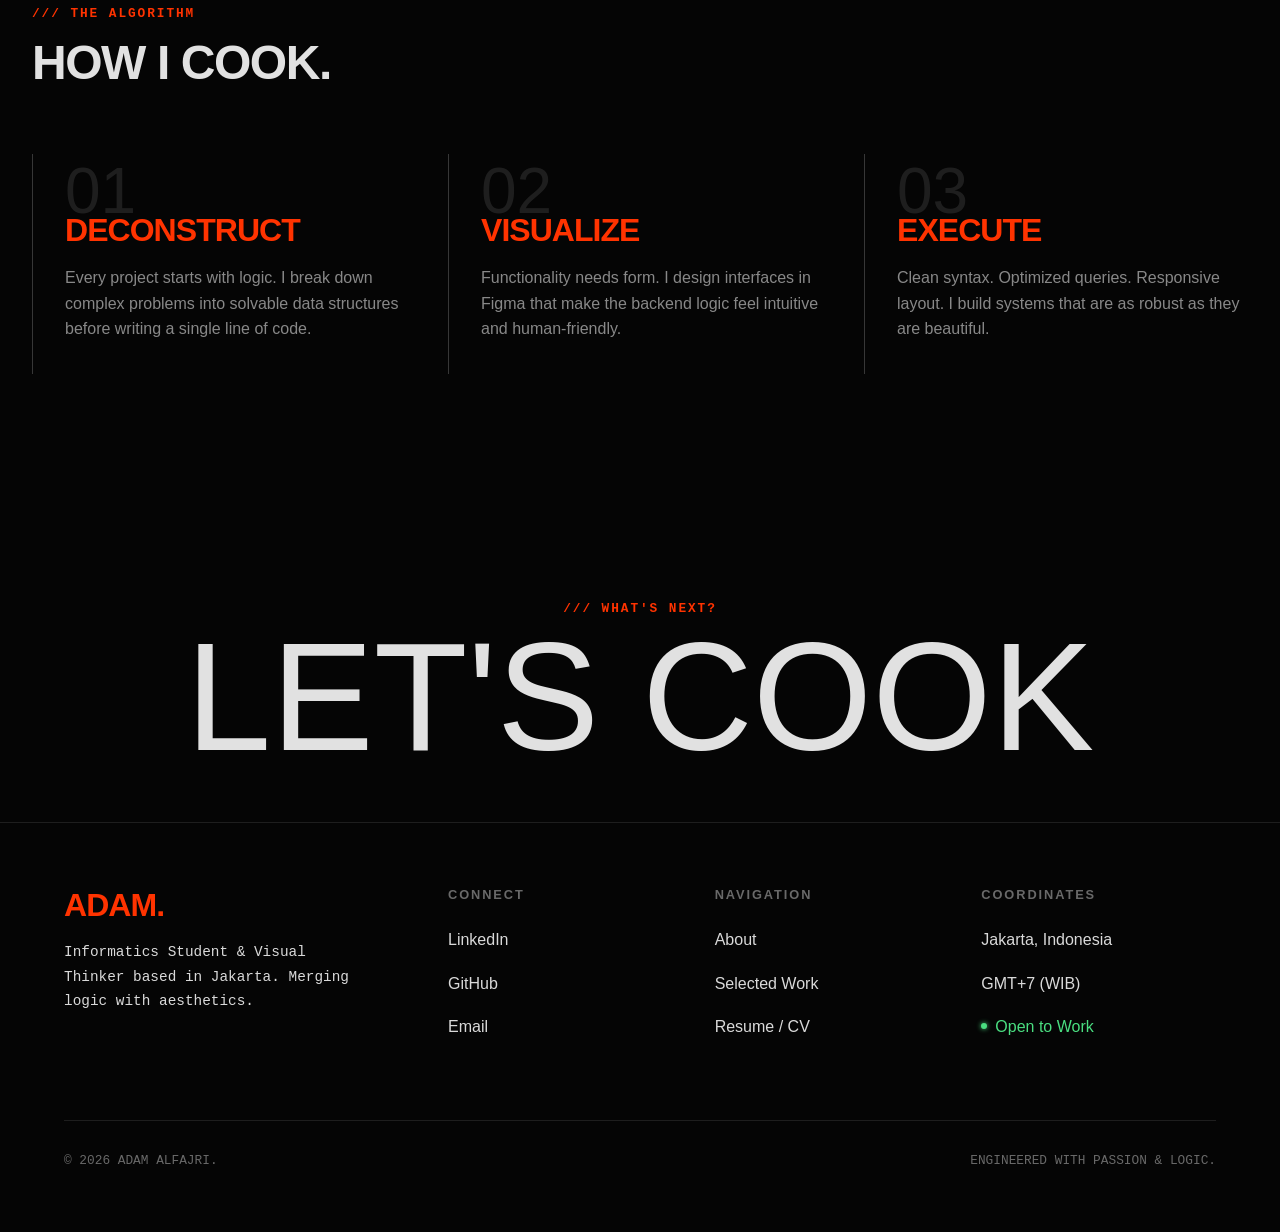
==== commit 31a8e8c3: "g" ====
--- a/index.html
+++ b/index.html
@@ -167,7 +167,7 @@
               <div class="card-photo-side">
                 <div class="photo-frame-new">
                   <img
-                    src="assets/foto-profil-lu.jpg"
+                    src="assets/fajri.jpg"
                     alt="Adam Alfajri"
                     class="profile-img-new"
                   />
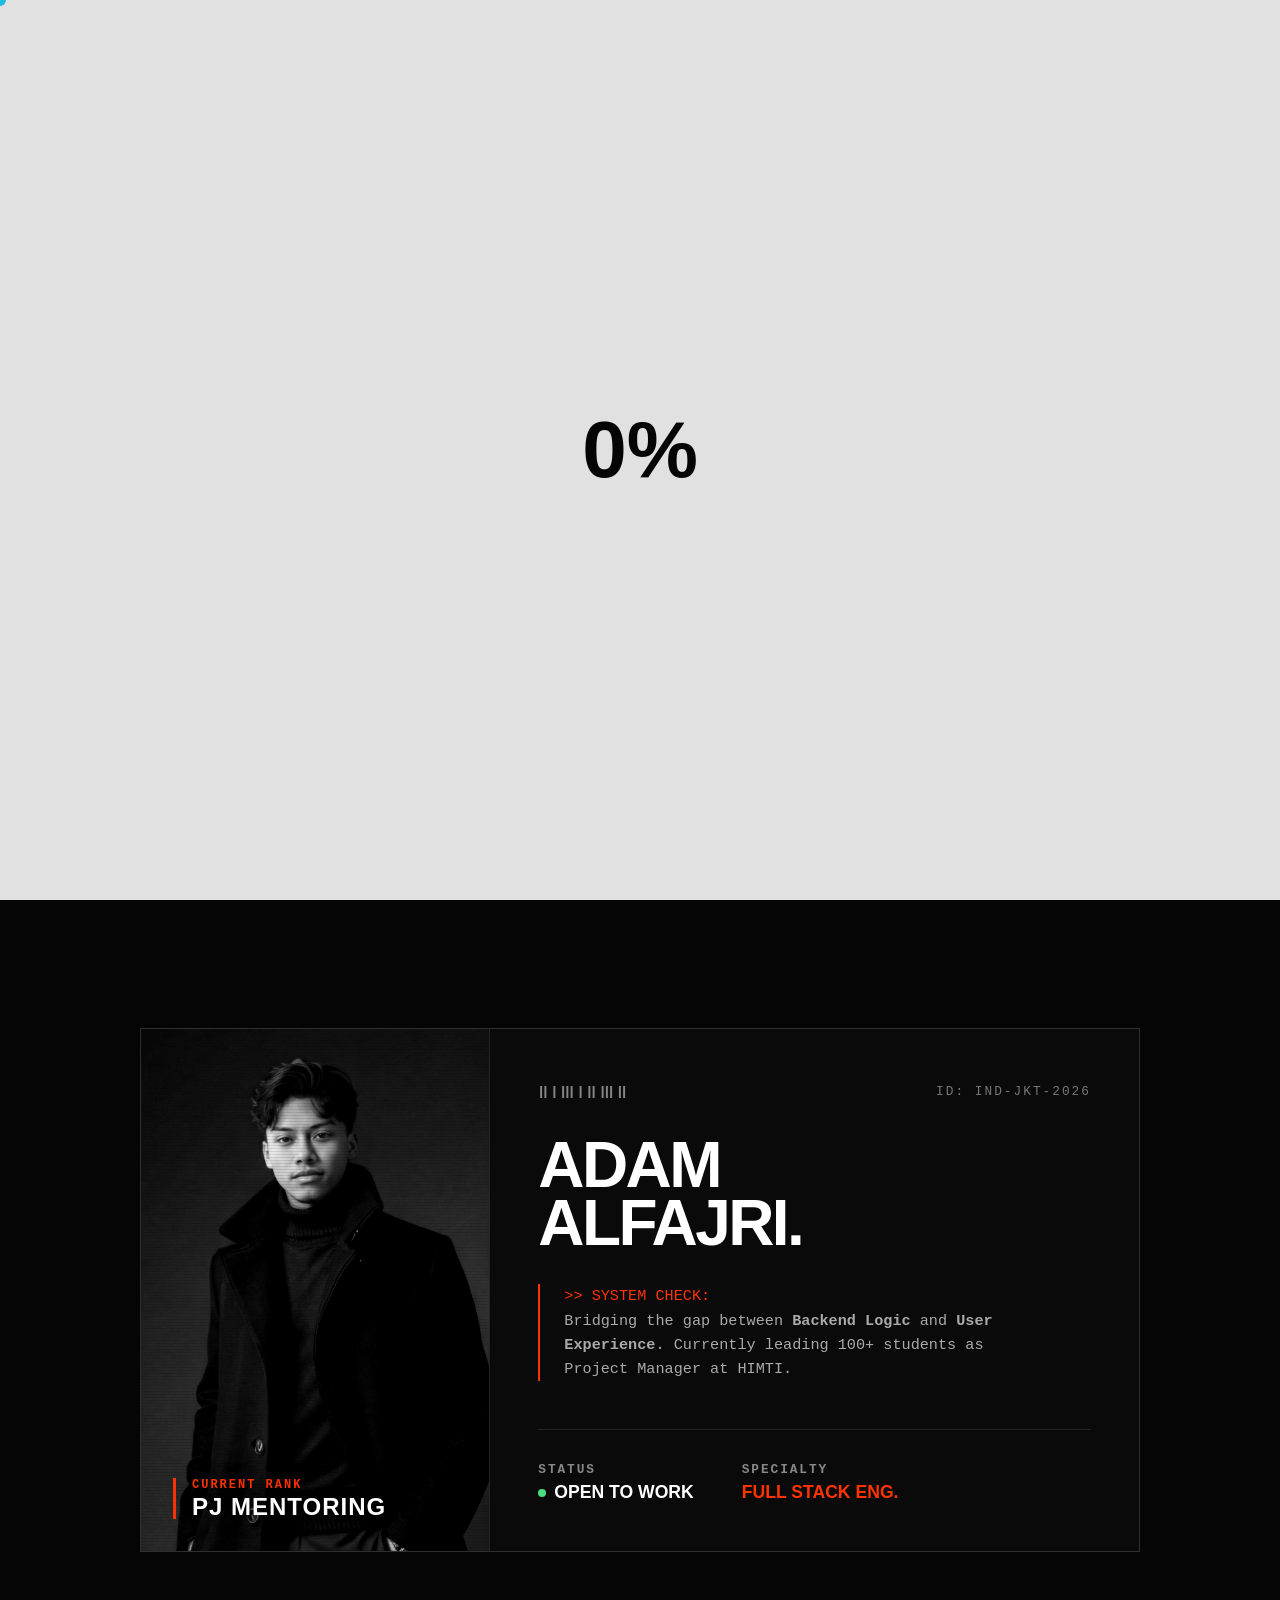
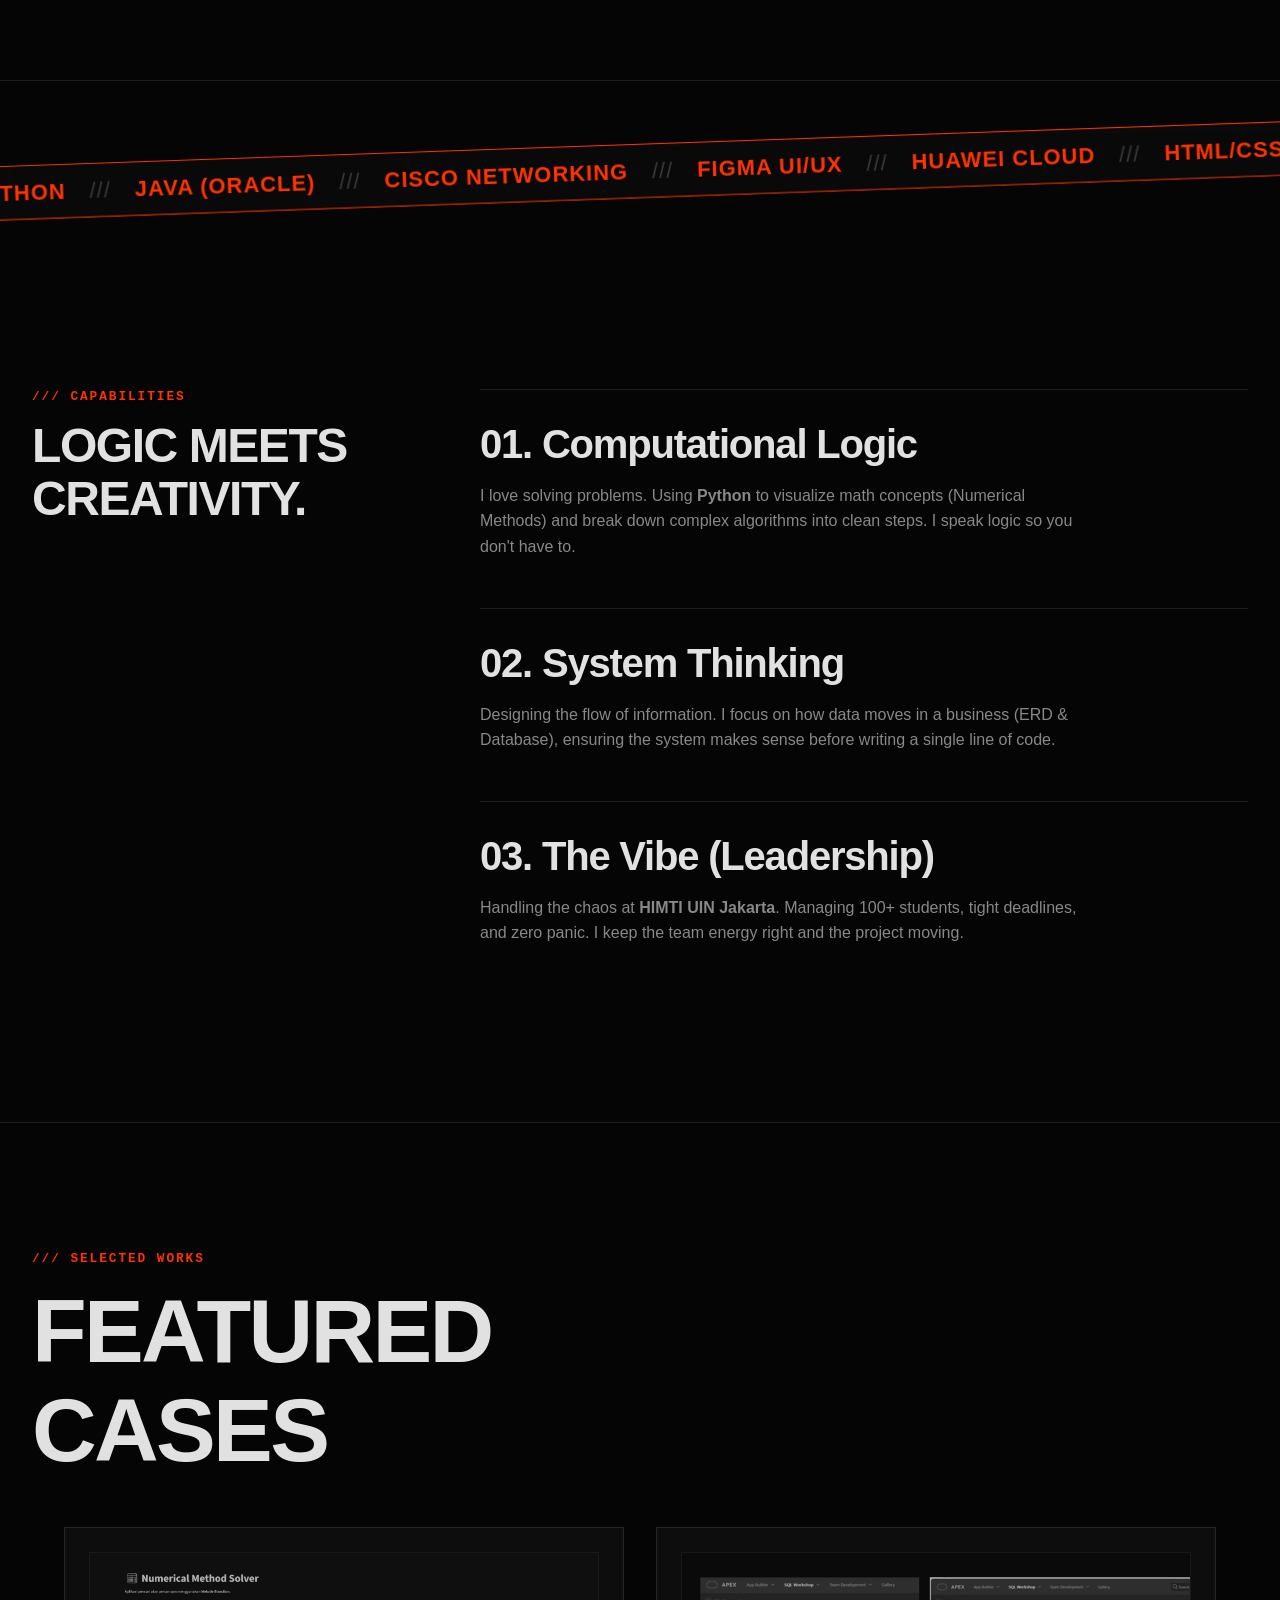
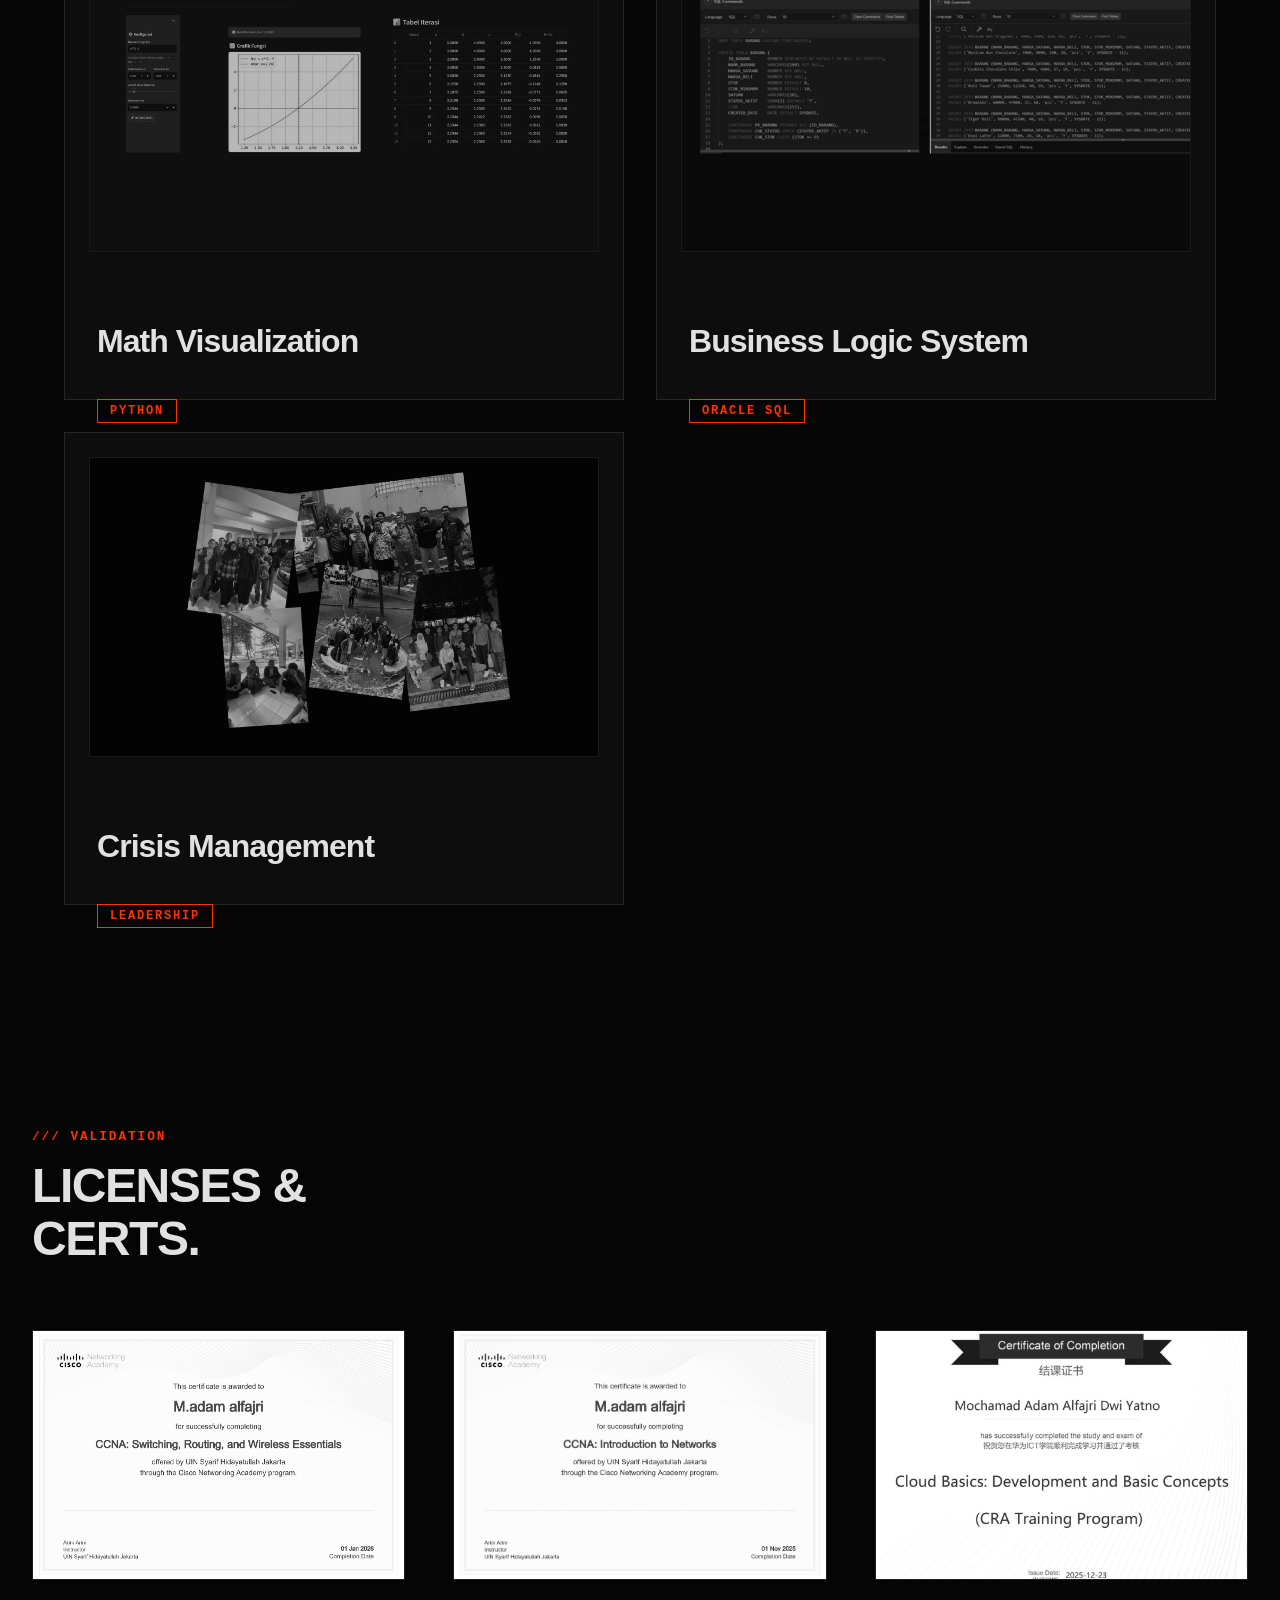
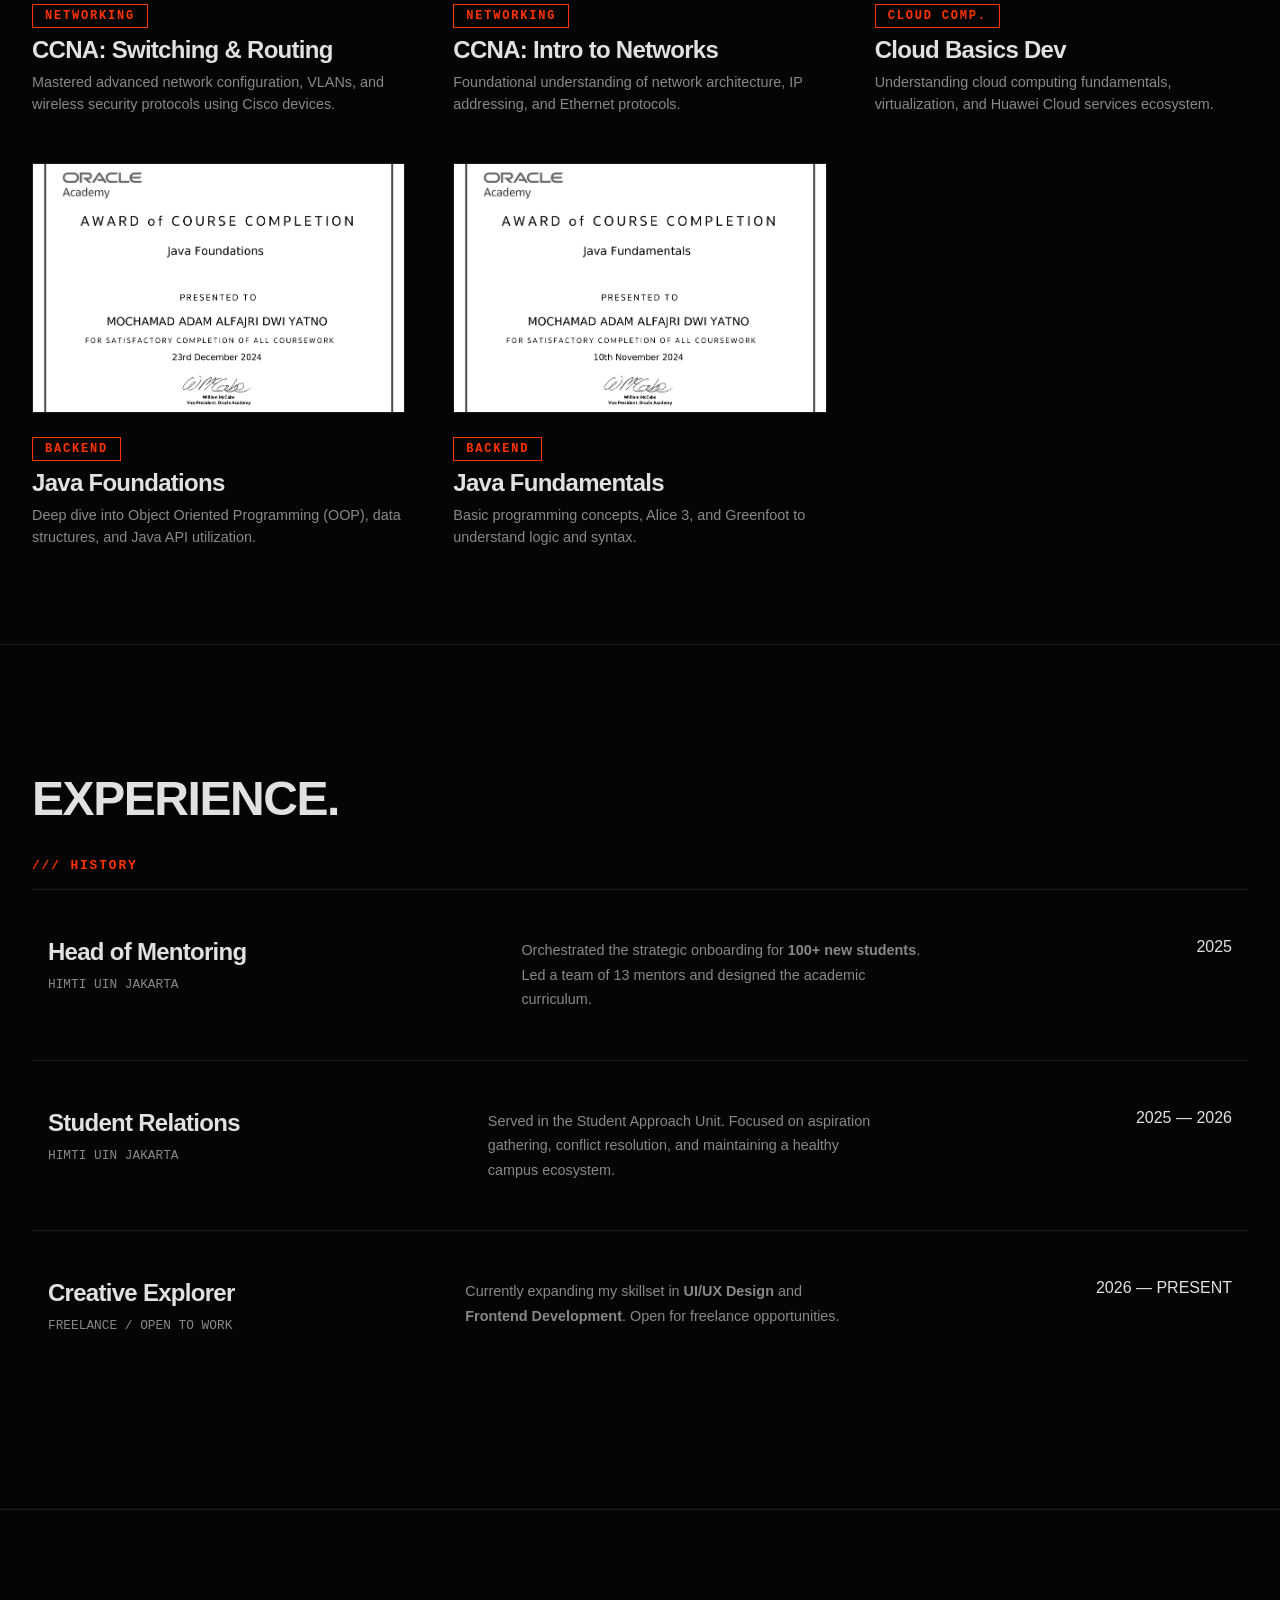
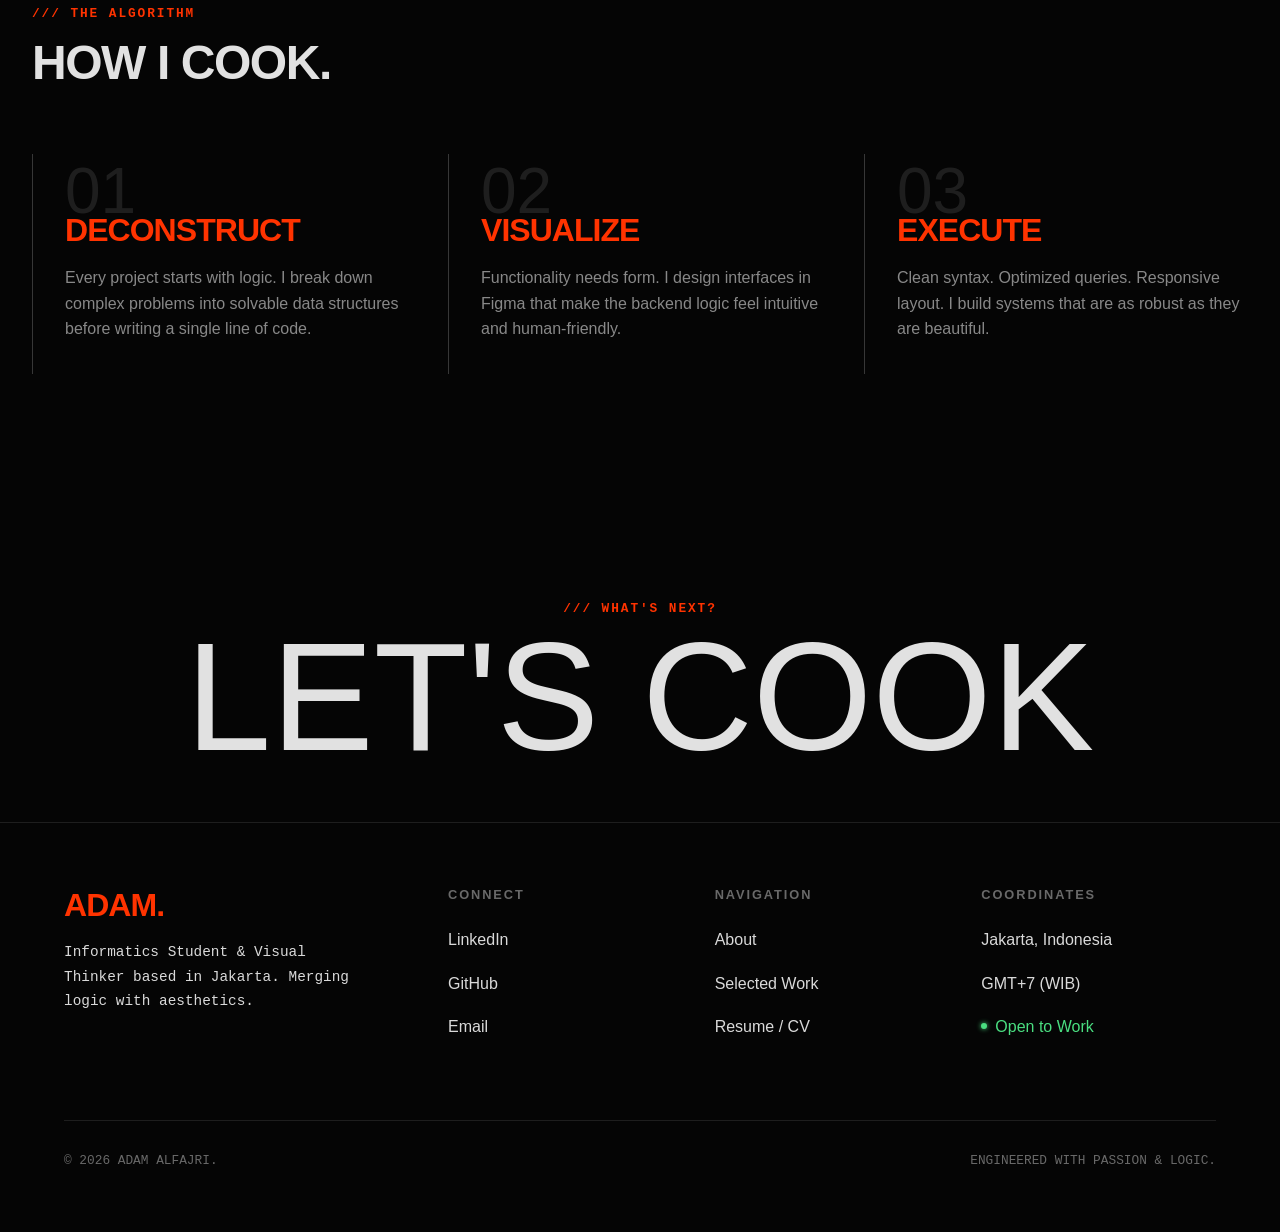
==== commit a88269e2: "j" ====
--- a/index.html
+++ b/index.html
@@ -219,7 +219,7 @@
           </div>
         </section>
 
-        <div class="tech-ticker">
+        <div class="tech-ticker blast-door">
           <div class="ticker-track">
             <div class="ticker-content">
               PYTHON <span class="stroke">///</span> JAVA (ORACLE)
--- a/style.css
+++ b/style.css
@@ -1453,31 +1453,47 @@
   filter: grayscale(100%) contrast(1.1); /* Hitam putih tajam */
 }
 
-/* FLOATING RANK (Gantiin Blok Oranye) */
+/* --- THE HUD DATA STYLE (REVISION) --- */
+
 .floating-rank {
   position: absolute;
-  bottom: 1.5rem;
-  left: 1.5rem;
-  background: rgba(0, 0, 0, 0.8); /* Transparan gelap */
-  backdrop-filter: blur(5px);
-  border: 1px solid var(--accent-color); /* Garis oranye tipis */
-  padding: 0.5rem 1rem;
+  bottom: 2rem;
+  left: 2rem;
+
+  /* HAPUS BACKGROUND KOTAK & BORDER KOTAK */
+  background: transparent;
+  border: none;
+
+  /* GANTI JADI GARIS AKSEN VERTIKAL */
+  border-left: 3px solid var(--accent-color);
+
+  padding: 0;
+  padding-left: 1rem; /* Jarak teks dari garis oranye */
   display: flex;
   flex-direction: column;
+  gap: 0.2rem;
+
+  /* Bayangan teks biar tetep kebaca di baju gelap */
+  text-shadow: 0 2px 20px rgba(0, 0, 0, 0.8);
 }
 
 .rank-label {
   font-family: "Courier New", monospace;
-  font-size: 0.6rem;
-  color: var(--accent-color);
-  letter-spacing: 1px;
+  font-size: 0.75rem;
+  color: var(--accent-color); /* Warna Oranye */
+  letter-spacing: 2px;
+  text-transform: uppercase;
+  font-weight: 600;
+  opacity: 1;
 }
 
 .rank-value {
   font-family: var(--font-display);
-  font-size: 1rem;
+  font-size: 1.5rem; /* Gedebin dikit biar gagah */
   color: #fff;
   font-weight: 700;
+  line-height: 1;
+  letter-spacing: 1px;
 }
 
 /* SISI INFO */
@@ -1548,3 +1564,17 @@
     font-size: 3rem;
   }
 }
+
+/* =========================================
+   BLAST DOOR REVEAL (Running Text Effect)
+   ========================================= */
+
+.blast-door {
+  /* 1. Hardware Acceleration (Biar licin di HP) */
+  will-change: clip-path;
+
+  /* 2. PENTING: Pastiin dia punya background atau layer sendiri */
+  /* Kalau transparan, efeknya kurang kerasa. Kalau mau tetep transparan gapapa */
+  position: relative;
+  z-index: 5;
+}
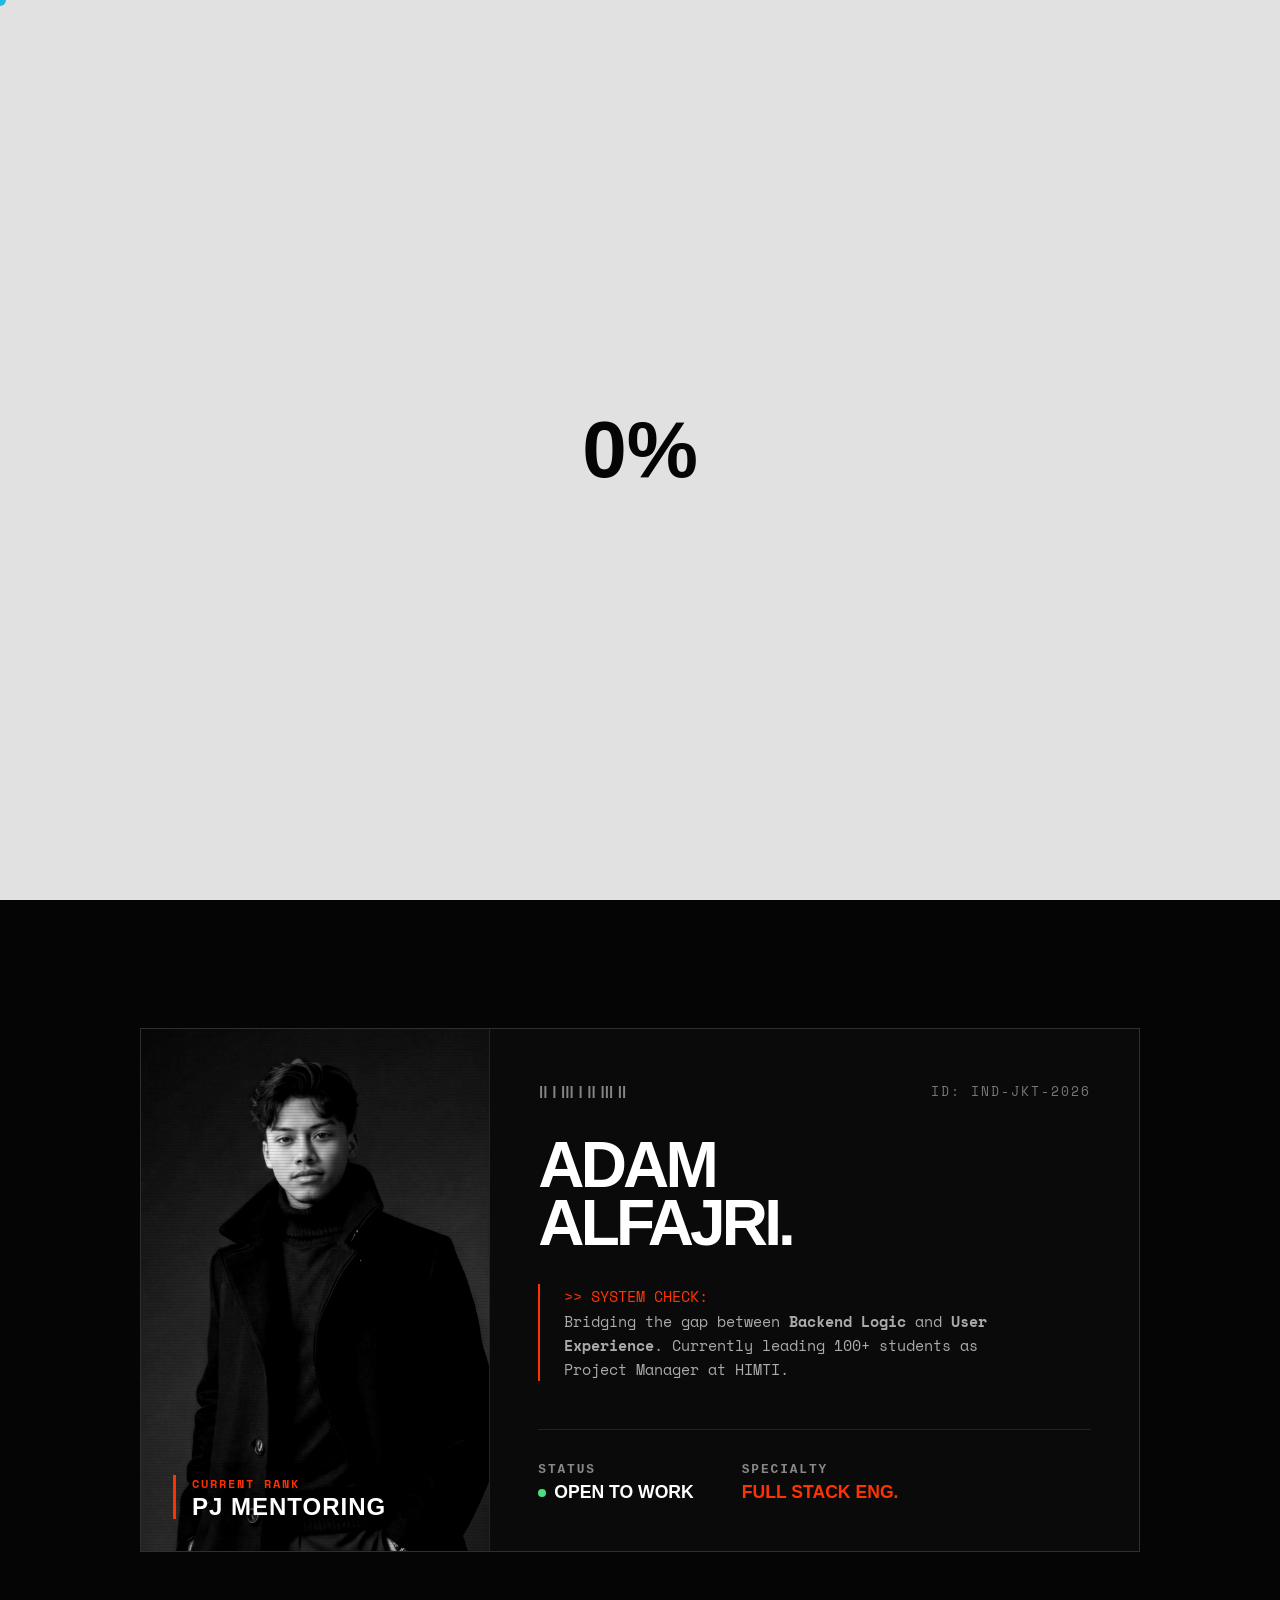
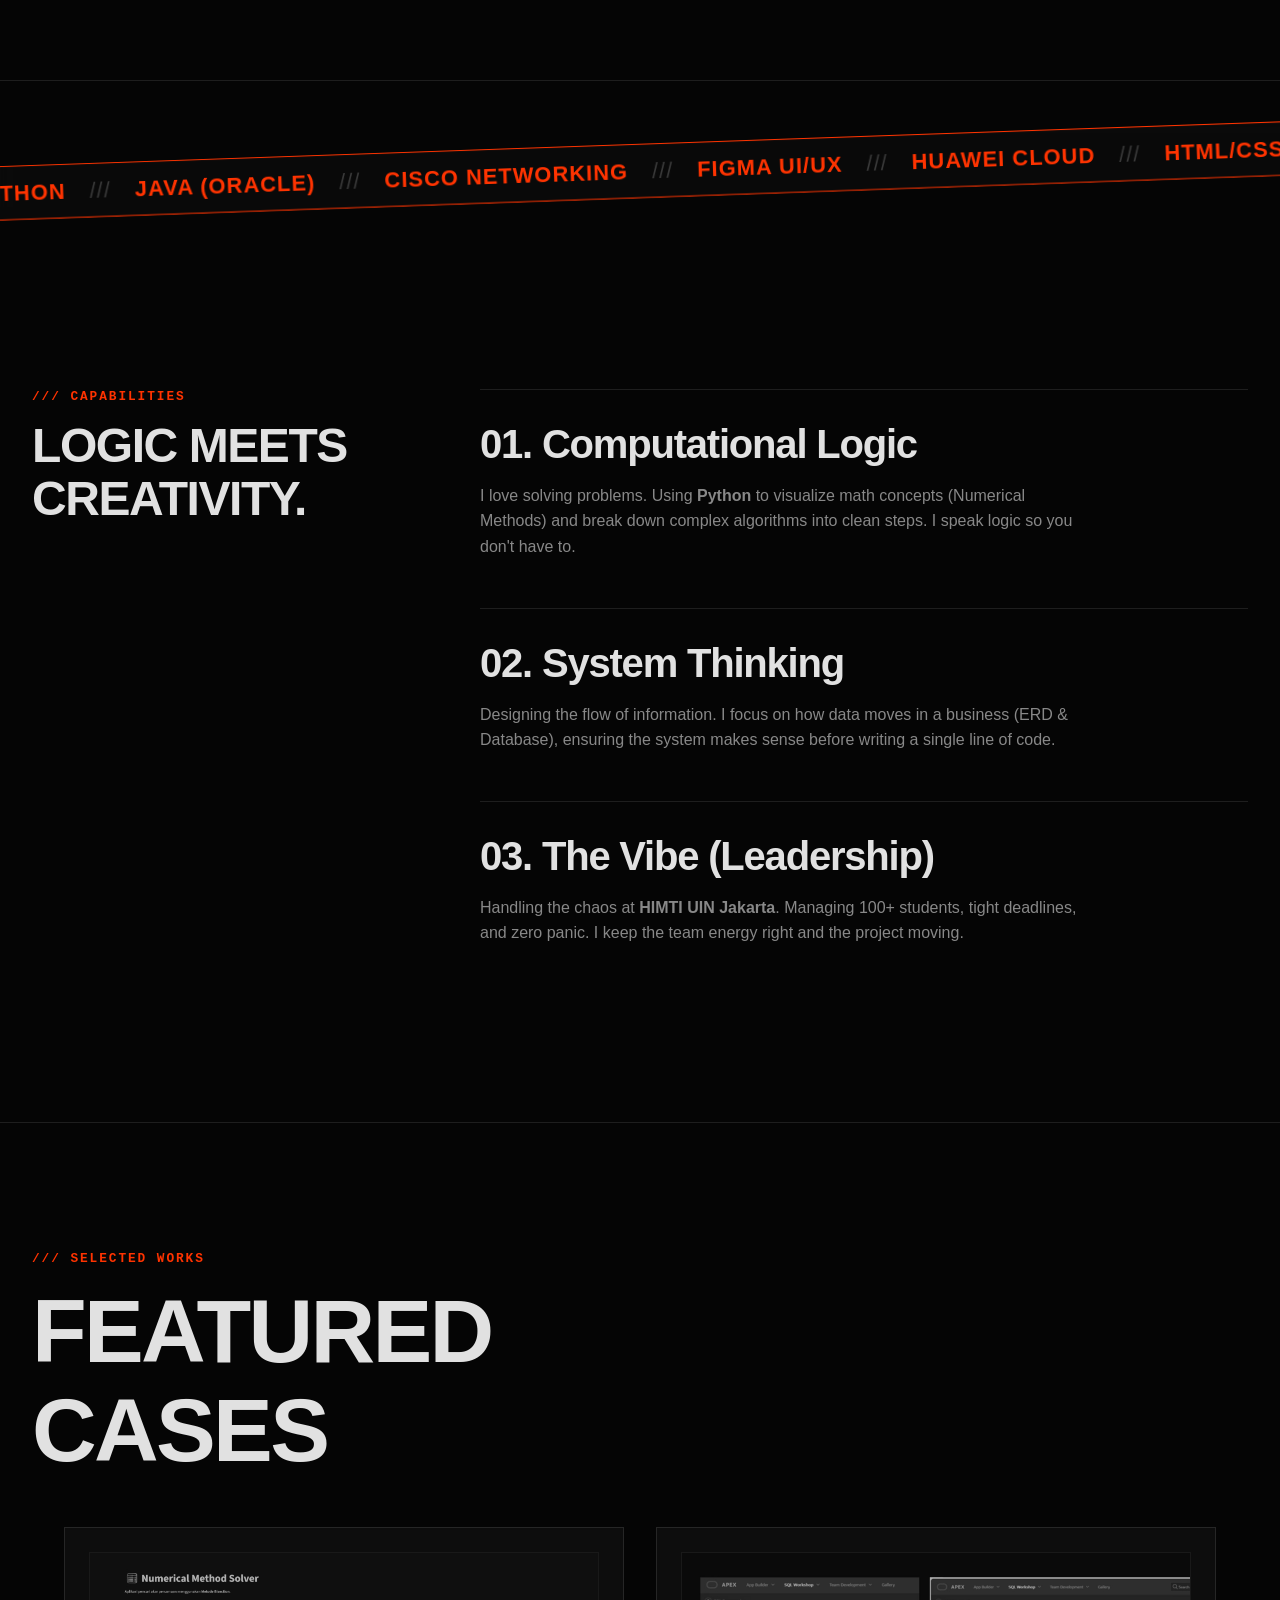
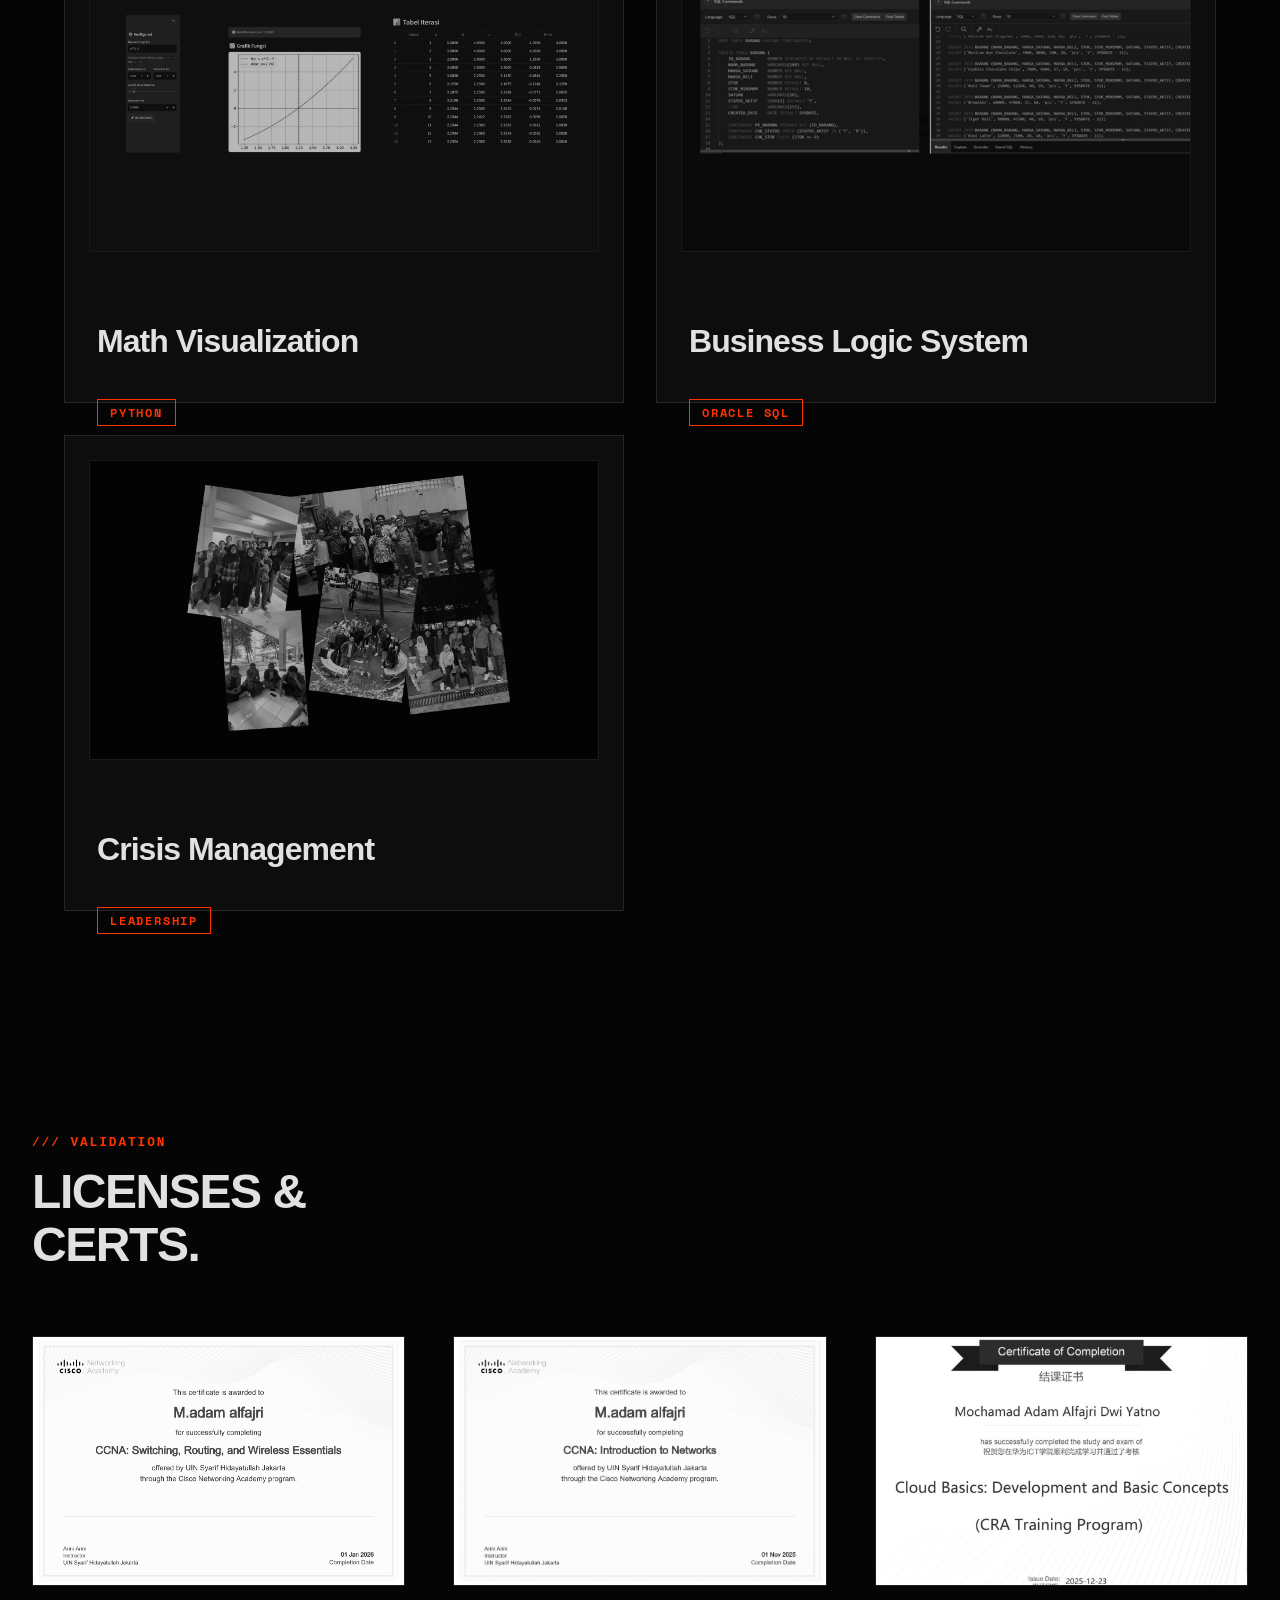
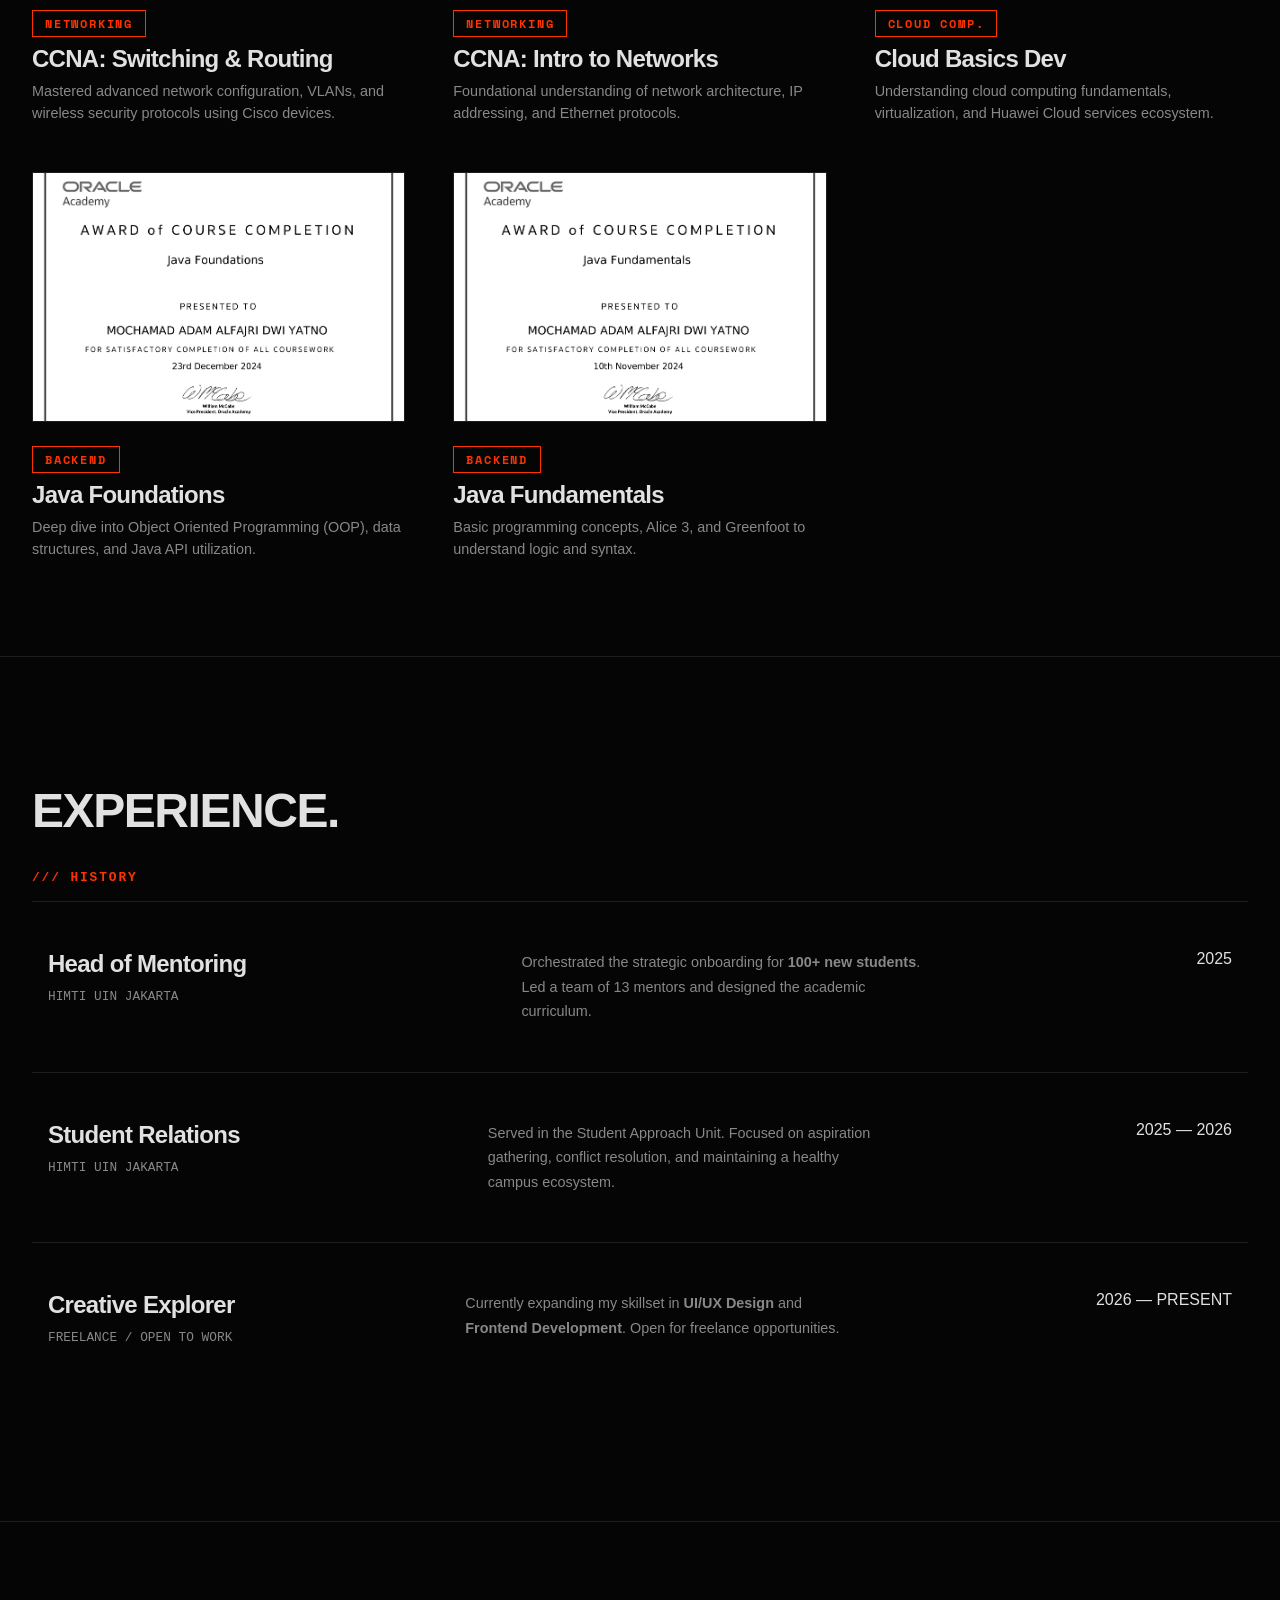
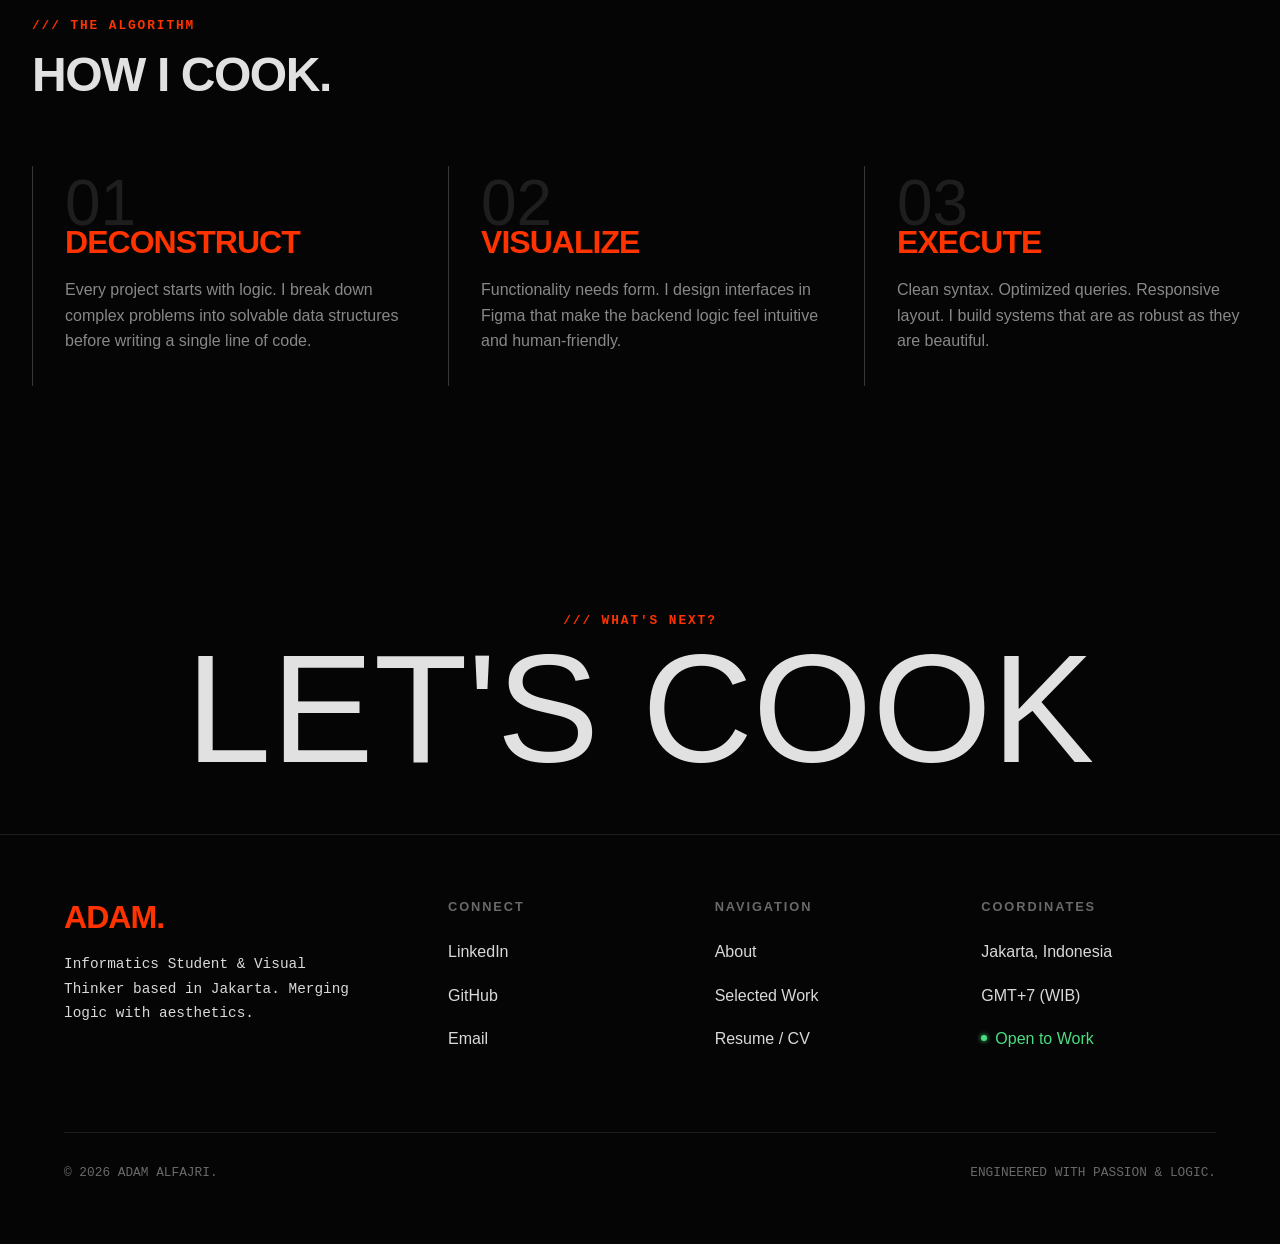
==== commit a19ca768: "k" ====
--- a/index.html
+++ b/index.html
@@ -66,6 +66,11 @@
 
     <link
       href="https://api.fontshare.com/v2/css?f[]=satoshi@300,400,500,700&f[]=clash-display@400,500,600,700&display=swap"
+      rel="stylesheet"
+    />
+
+    <link
+      href="https://fonts.googleapis.com/css2?family=Space+Mono:ital,wght@0,400;0,700;1,400&display=swap"
       rel="stylesheet"
     />
 
@@ -132,25 +137,26 @@
     <div id="smooth-wrapper">
       <div id="smooth-content">
         <section class="hero-section">
-          <div class="hero-content">
-            <div class="hero-text-wrapper">
-              <h2 class="hero-subtitle reveal-hero">(001) — PORTFOLIO</h2>
-              <h1 class="hero-title reveal-hero">
-                ADAM <br />
-                ALFAJRI
-              </h1>
-            </div>
-            <div class="hero-desc reveal-hero">
-              <p>
-                Informatics Student @ UIN Jakarta.<br />
-                Turning logic into visual experiences.
+          <div class="hero-center-wrapper">
+            <h1 class="split-hero-title">
+              <span class="hero-word word-left">ADAM</span>
+              <span class="hero-word word-right">ALFAJRI</span>
+            </h1>
+
+            <div class="hero-reveal-desc">
+              <p>INFORMATICS ENGINEERING STUDENT</p>
+              <p
+                style="
+                  color: var(--mist-color);
+                  font-size: 0.9rem;
+                  margin-top: 0.5rem;
+                "
+              >
+                BASED IN JAKARTA // VISUAL THINKER
               </p>
             </div>
-          </div>
-
-          <div class="scroll-indicator reveal-hero">
-            <span>SCROLL TO EXPLORE</span>
-            <div class="spinner"></div>
+
+            <div class="hero-center-subtitle">(SCROLL TO REVEAL)</div>
           </div>
         </section>
 
--- a/style.css
+++ b/style.css
@@ -6,6 +6,30 @@
   --mist-color: #888888;
   --font-display: "Clash Display", sans-serif;
   --font-body: "Satoshi", sans-serif;
+  --font-mono: "Space Mono", monospace; /* Bye-bye Courier New */
+}
+
+/* 1. Paksa elemen ini pake Space Mono (Font Hacker) */
+.hero-reveal-desc,
+.rank-label,
+.id-serial,
+.info-text,
+.tag,
+.hero-center-subtitle,
+.code-snippet {
+  /* Kalau ada */
+  font-family: "Space Mono", monospace !important;
+}
+
+/* 2. Rapatkan Huruf Judul (Biar Solid) */
+.hero-word,
+.card-name {
+  letter-spacing: -0.06em !important; /* Hurufnya jadi dempet keren */
+}
+
+/* 3. Teks paragraf biasa lebih enak dibaca */
+p {
+  line-height: 1.6; /* Napas antar baris */
 }
 
 /* --- LENIS SMOOTH SCROLL SETUP --- */
@@ -1578,3 +1602,92 @@
   position: relative;
   z-index: 5;
 }
+
+/* =========================================
+   HERO GATE OPENER (SPLIT SCROLL)
+   ========================================= */
+
+/* Wrapper biar konten di tengah */
+.hero-center-wrapper {
+  display: flex;
+  flex-direction: column;
+  justify-content: center;
+  align-items: center;
+  height: 80vh; /* Menuhin layar */
+  text-align: center;
+  position: relative;
+  overflow: hidden; /* Biar pas geser ga bikin scroll samping */
+}
+
+/* Judul Utama */
+.split-hero-title {
+  display: flex;
+  flex-direction: column; /* Stacked (Atas Bawah) */
+  align-items: center;
+  justify-content: center;
+  line-height: 0.85; /* Rapet biar solid */
+}
+
+/* Kata "ADAM" dan "ALFAJRI" */
+.hero-word {
+  font-family: var(--font-display); /* Pake font Clash Display lu */
+  font-size: 15vw; /* UKURAN RAKSASA RESPONSIF */
+  font-weight: 800;
+  color: #e0e0e0;
+  letter-spacing: -0.05em;
+  text-transform: uppercase;
+
+  /* Hardware acc biar smooth pas gerak */
+  will-change: transform;
+}
+
+/* Subtitle Kecil di Bawah */
+.hero-center-subtitle {
+  margin-top: 3rem;
+  font-family: "Courier New", monospace;
+  font-size: 0.8rem;
+  letter-spacing: 2px;
+  color: var(--accent-color);
+  animation: blink 2s infinite;
+}
+
+@keyframes blink {
+  0%,
+  100% {
+    opacity: 1;
+  }
+  50% {
+    opacity: 0.3;
+  }
+}
+
+/* --- HERO REVEAL DESCRIPTION --- */
+.hero-reveal-desc {
+  position: absolute;
+  top: 50%;
+  left: 50%;
+  transform: translate(-50%, -50%); /* Pas di tengah layar */
+  text-align: center;
+  width: 80%;
+  z-index: -1; /* Di belakang teks nama */
+
+  /* Font Styling */
+  font-family: "Courier New", monospace;
+  font-weight: bold;
+  letter-spacing: 2px;
+  line-height: 1.5;
+
+  /* STATE AWAL: NGUMPET */
+  opacity: 0;
+  transform: translate(
+    -50%,
+    -40%
+  ); /* Agak naik dikit biar nanti turun pas muncul */
+}
+
+.hero-reveal-desc p {
+  margin: 0;
+  background: #000; /* Background hitam biar teks nama ga nabrak pas lewat */
+  display: inline-block;
+  padding: 0.2rem 0.5rem;
+}
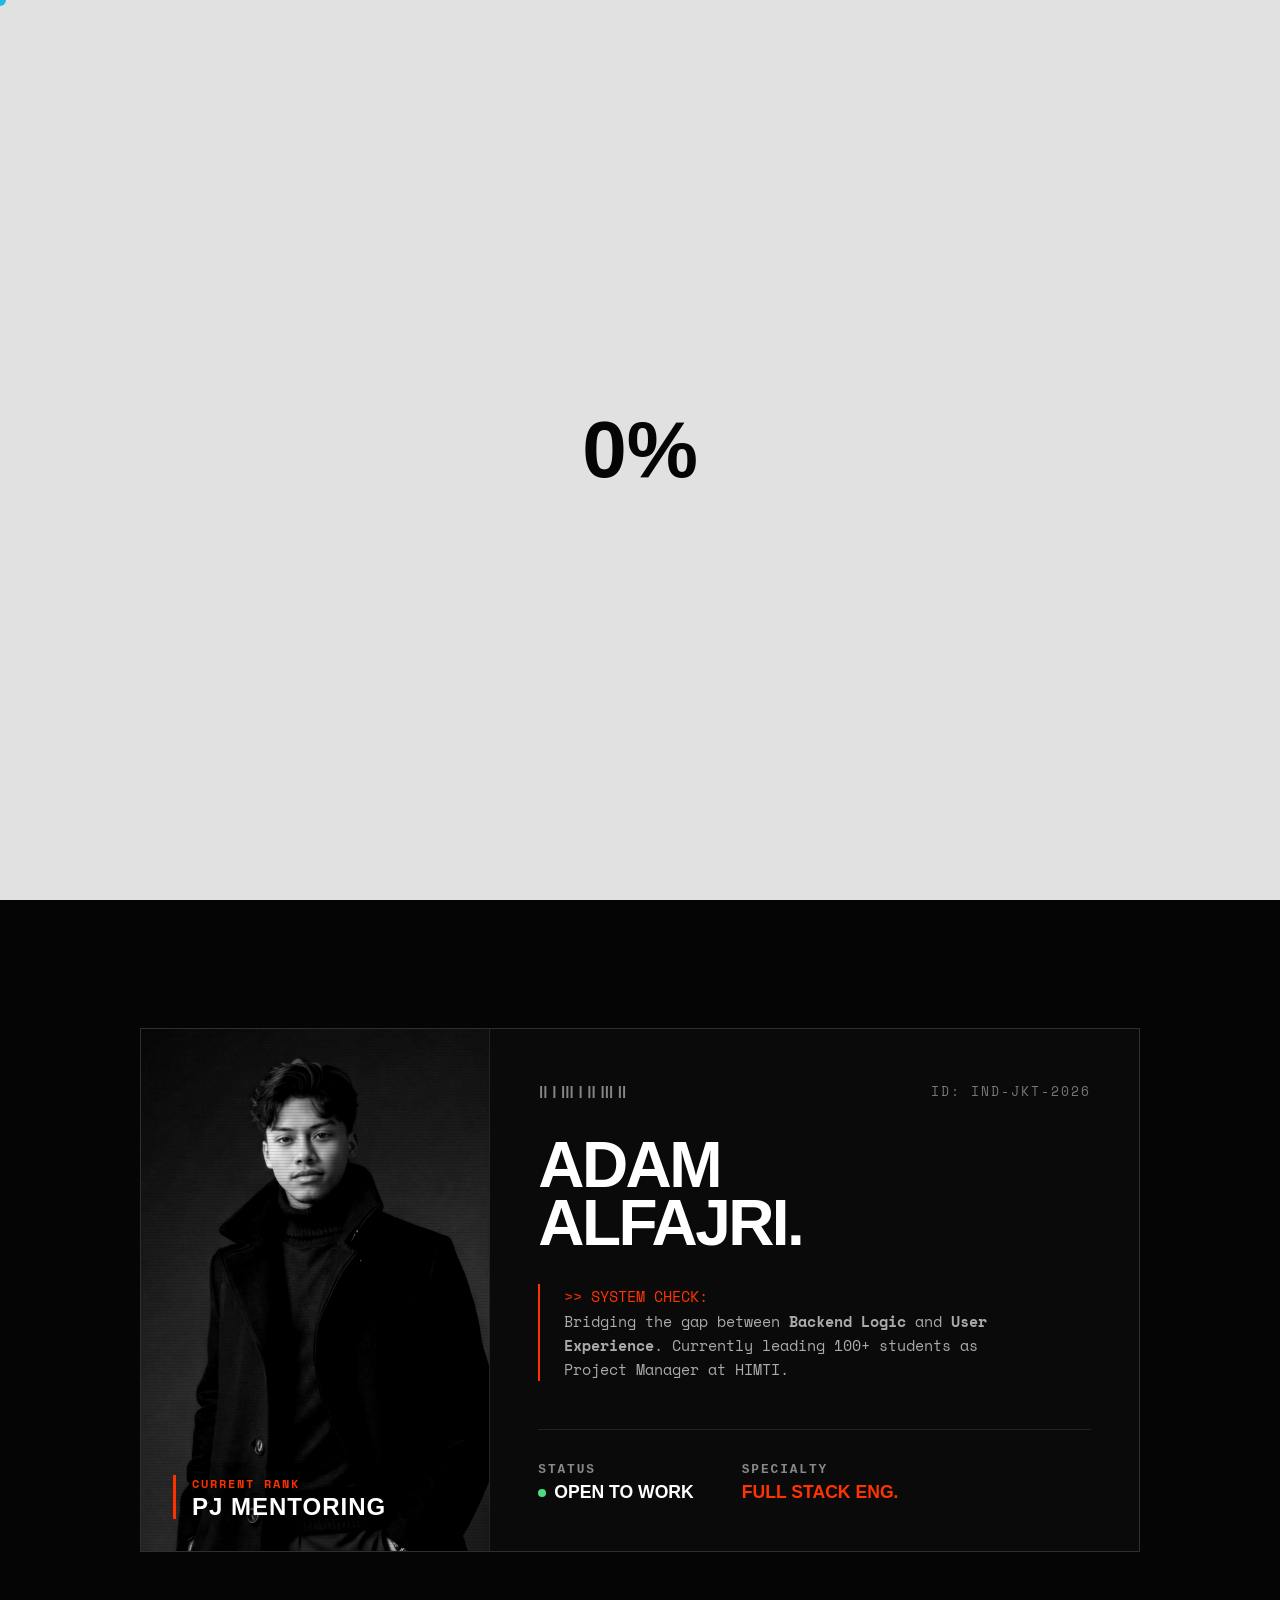
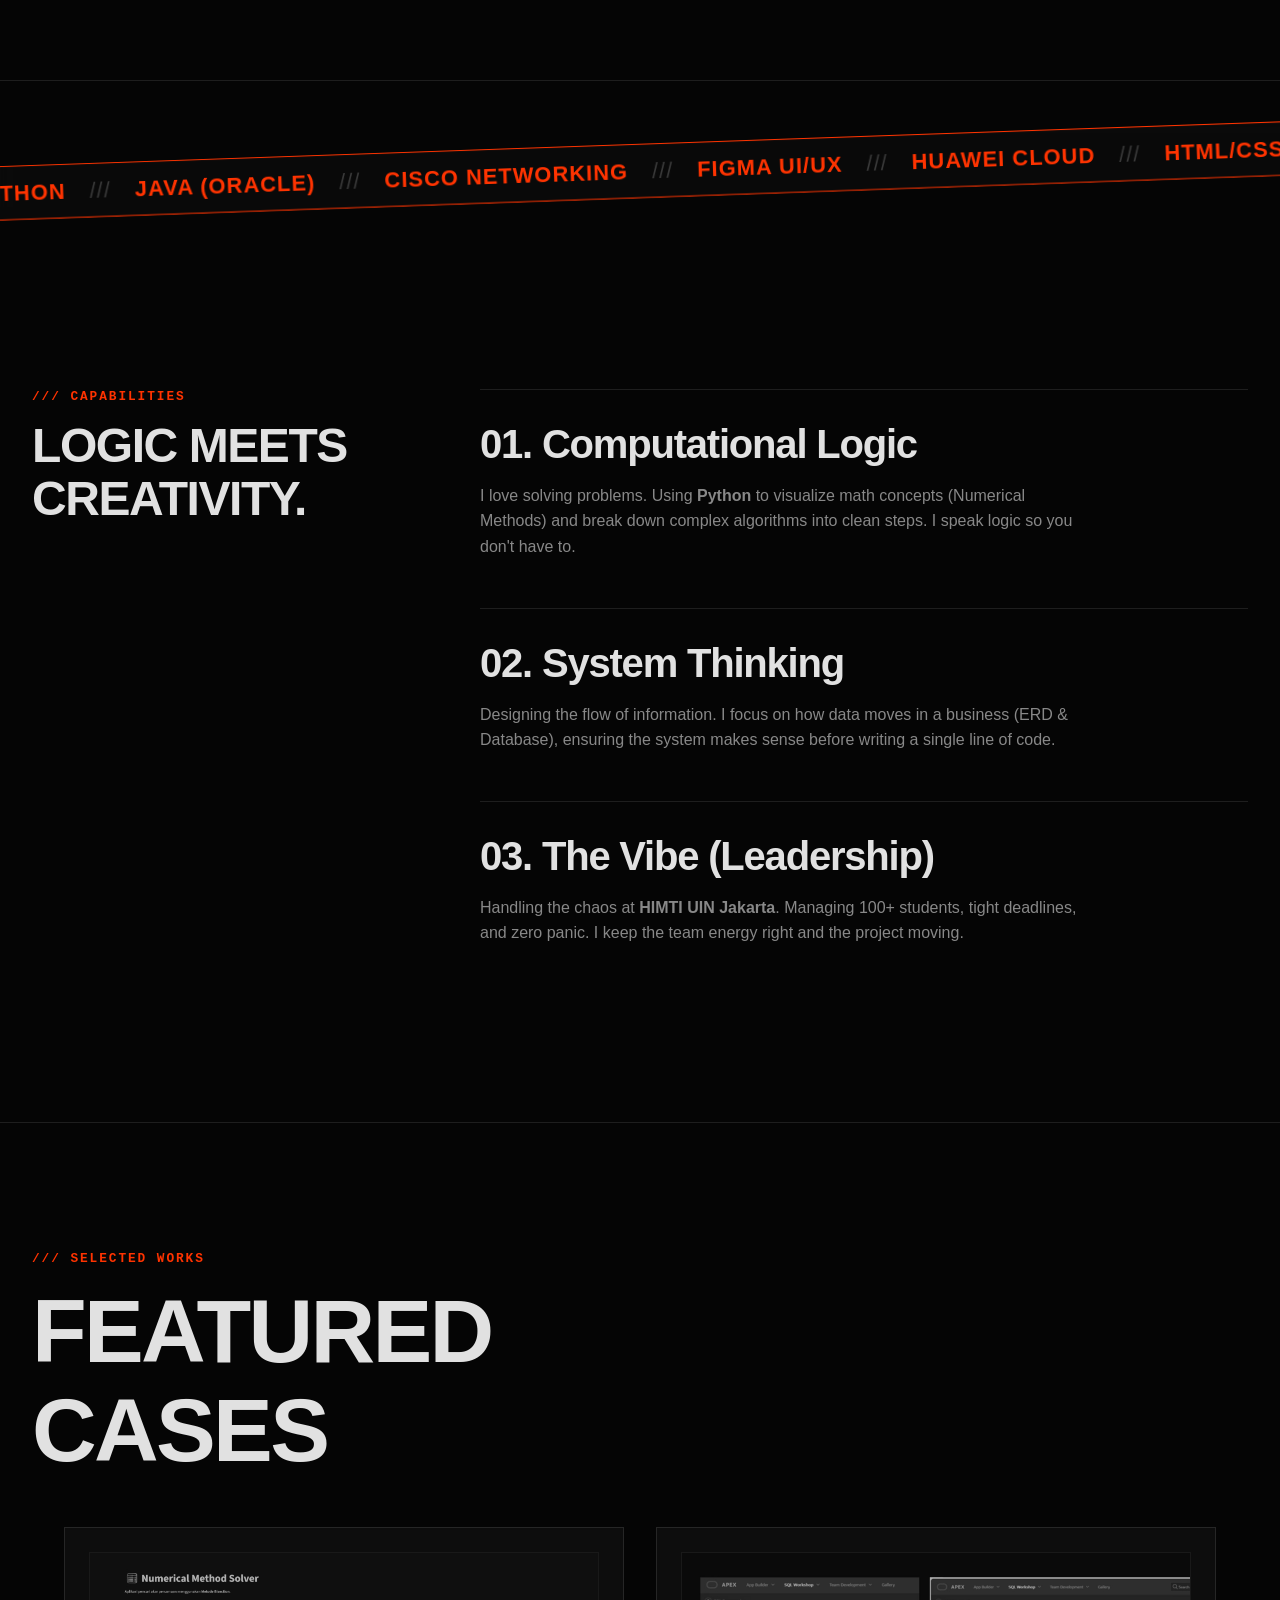
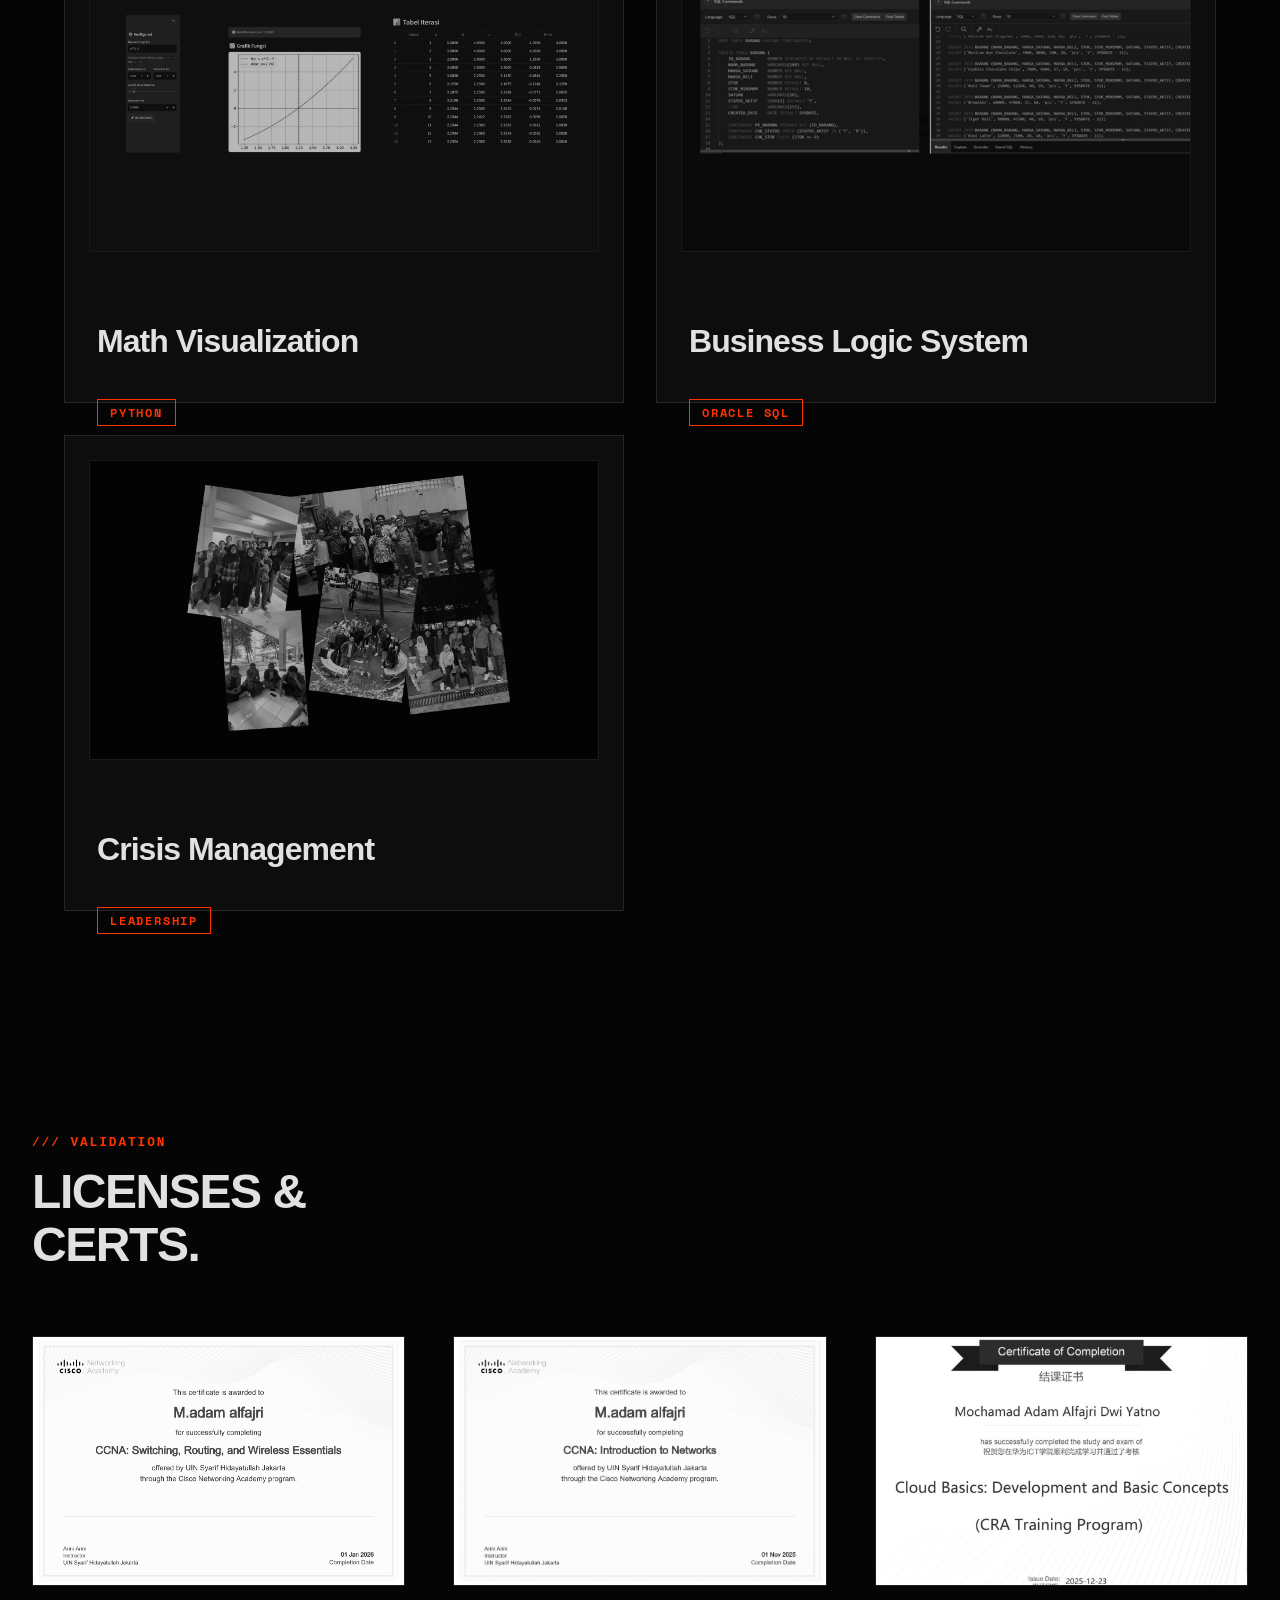
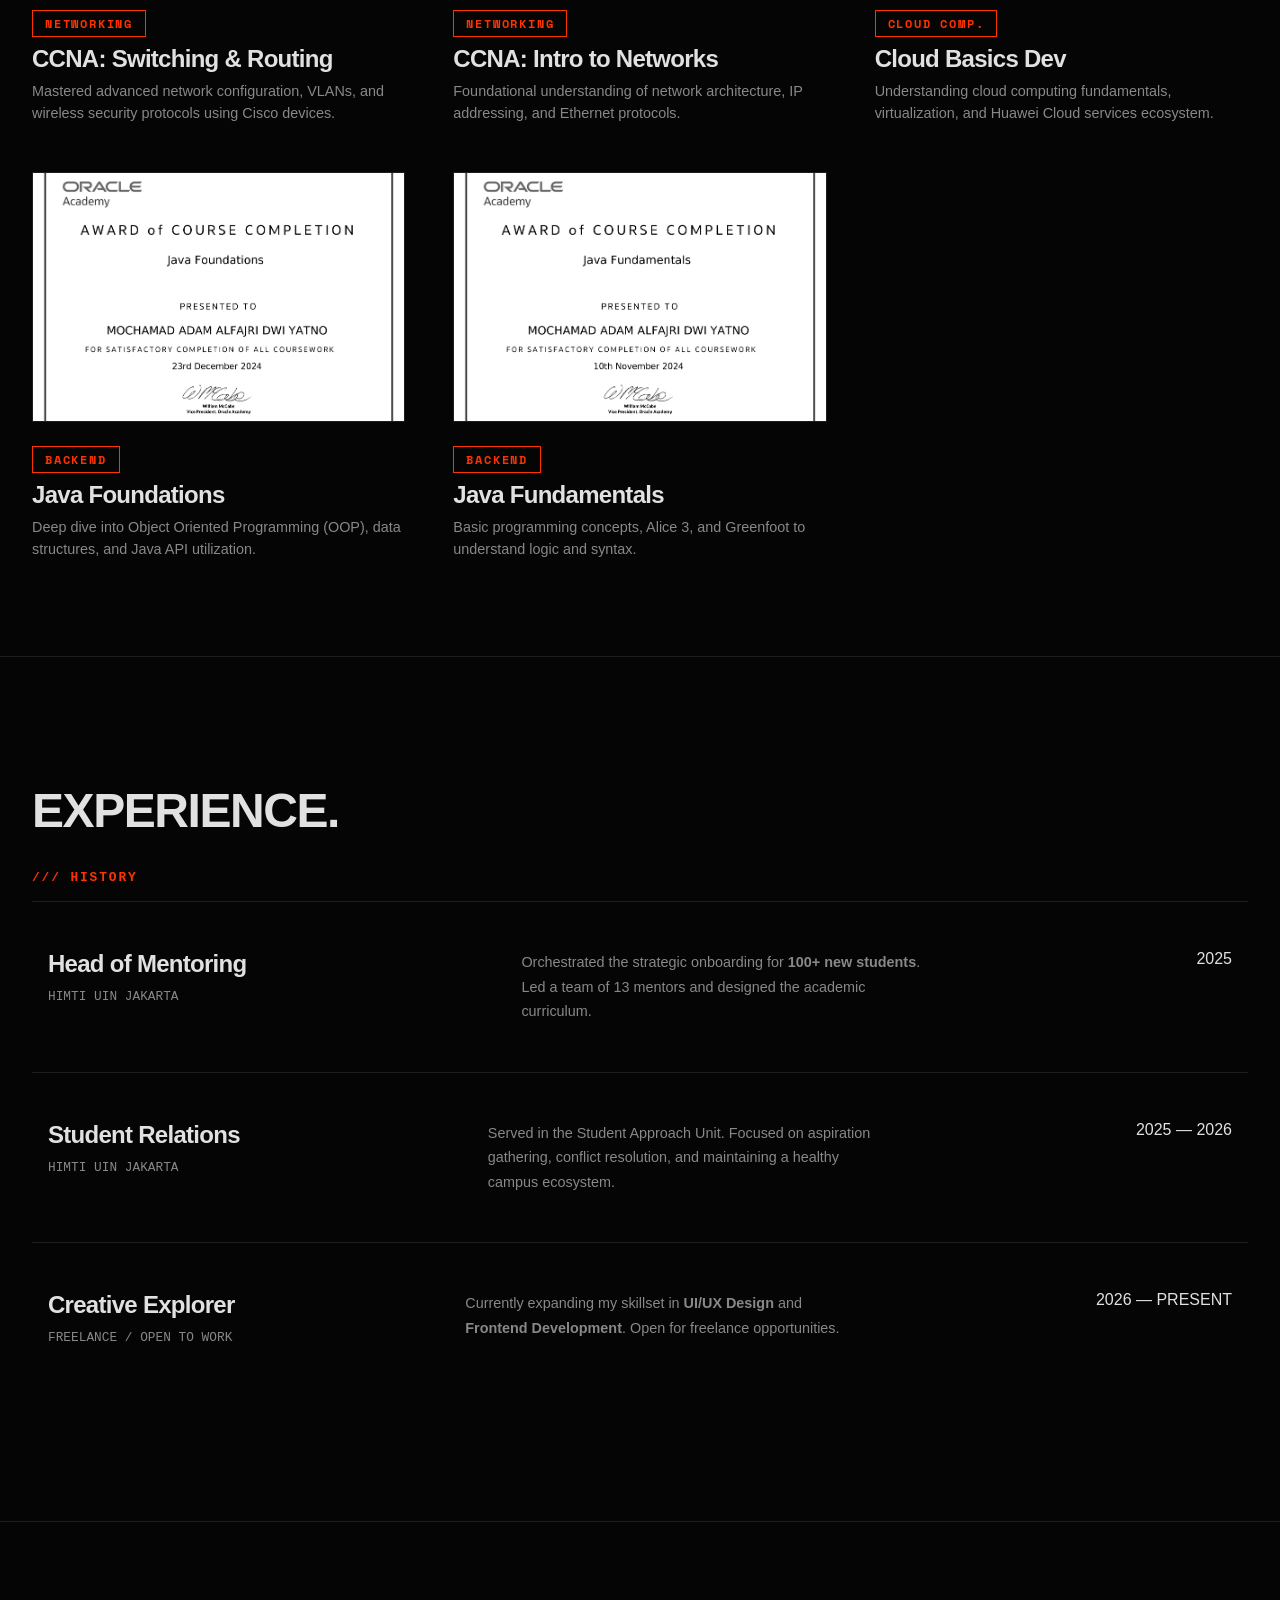
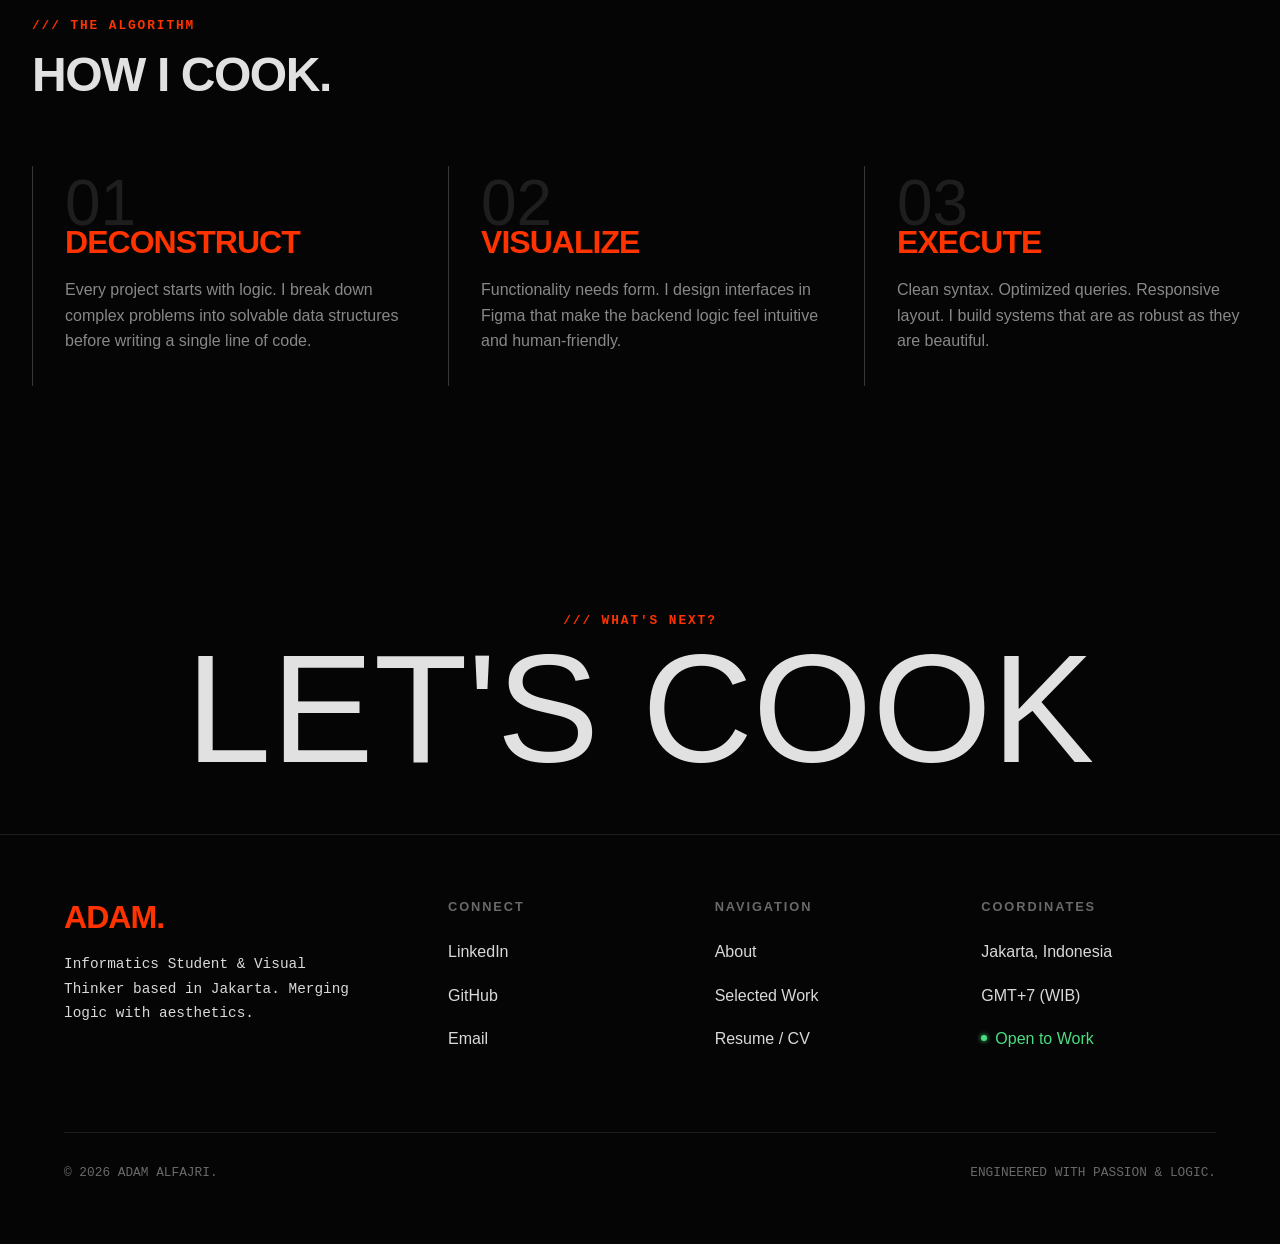
==== commit b72ed311: "h" ====
--- a/index.html
+++ b/index.html
@@ -85,6 +85,7 @@
 
     <div class="bg-noise"></div>
     <div class="bg-grid"></div>
+    <canvas id="neuro"></canvas>
 
     <img
       src=""
--- a/style.css
+++ b/style.css
@@ -19,17 +19,6 @@
 .code-snippet {
   /* Kalau ada */
   font-family: "Space Mono", monospace !important;
-}
-
-/* 2. Rapatkan Huruf Judul (Biar Solid) */
-.hero-word,
-.card-name {
-  letter-spacing: -0.06em !important; /* Hurufnya jadi dempet keren */
-}
-
-/* 3. Teks paragraf biasa lebih enak dibaca */
-p {
-  line-height: 1.6; /* Napas antar baris */
 }
 
 /* --- LENIS SMOOTH SCROLL SETUP --- */
@@ -1691,3 +1680,15 @@
   display: inline-block;
   padding: 0.2rem 0.5rem;
 }
+
+/* --- NEURAL NETWORK BACKGROUND --- */
+#neuro {
+  position: fixed;
+  top: 0;
+  left: 0;
+  width: 100%;
+  height: 100%;
+  z-index: -1; /* PENTING: Biar ada di belakang teks */
+  opacity: 0.15; /* Transparan tipis biar ga ganggu teks utama */
+  pointer-events: none; /* Biar mouse tetep bisa ngeklik teks di depannya */
+}
